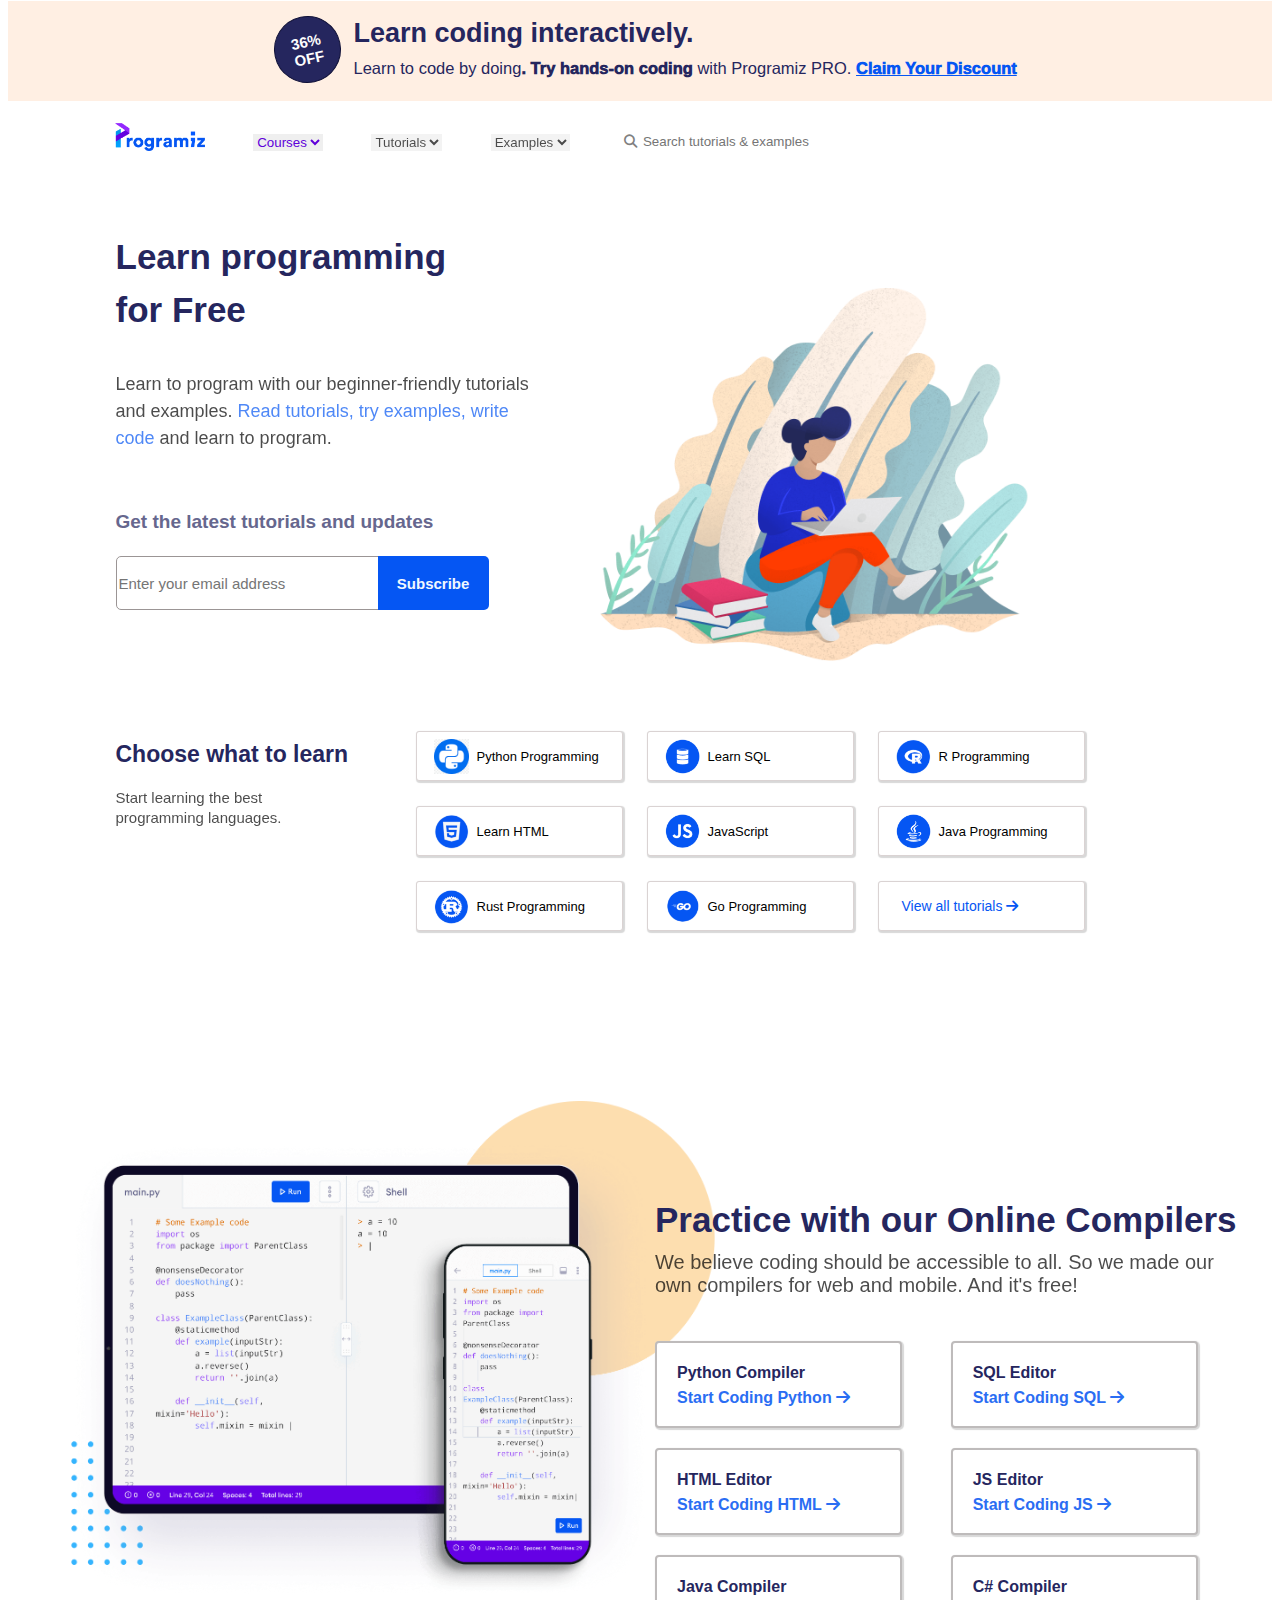
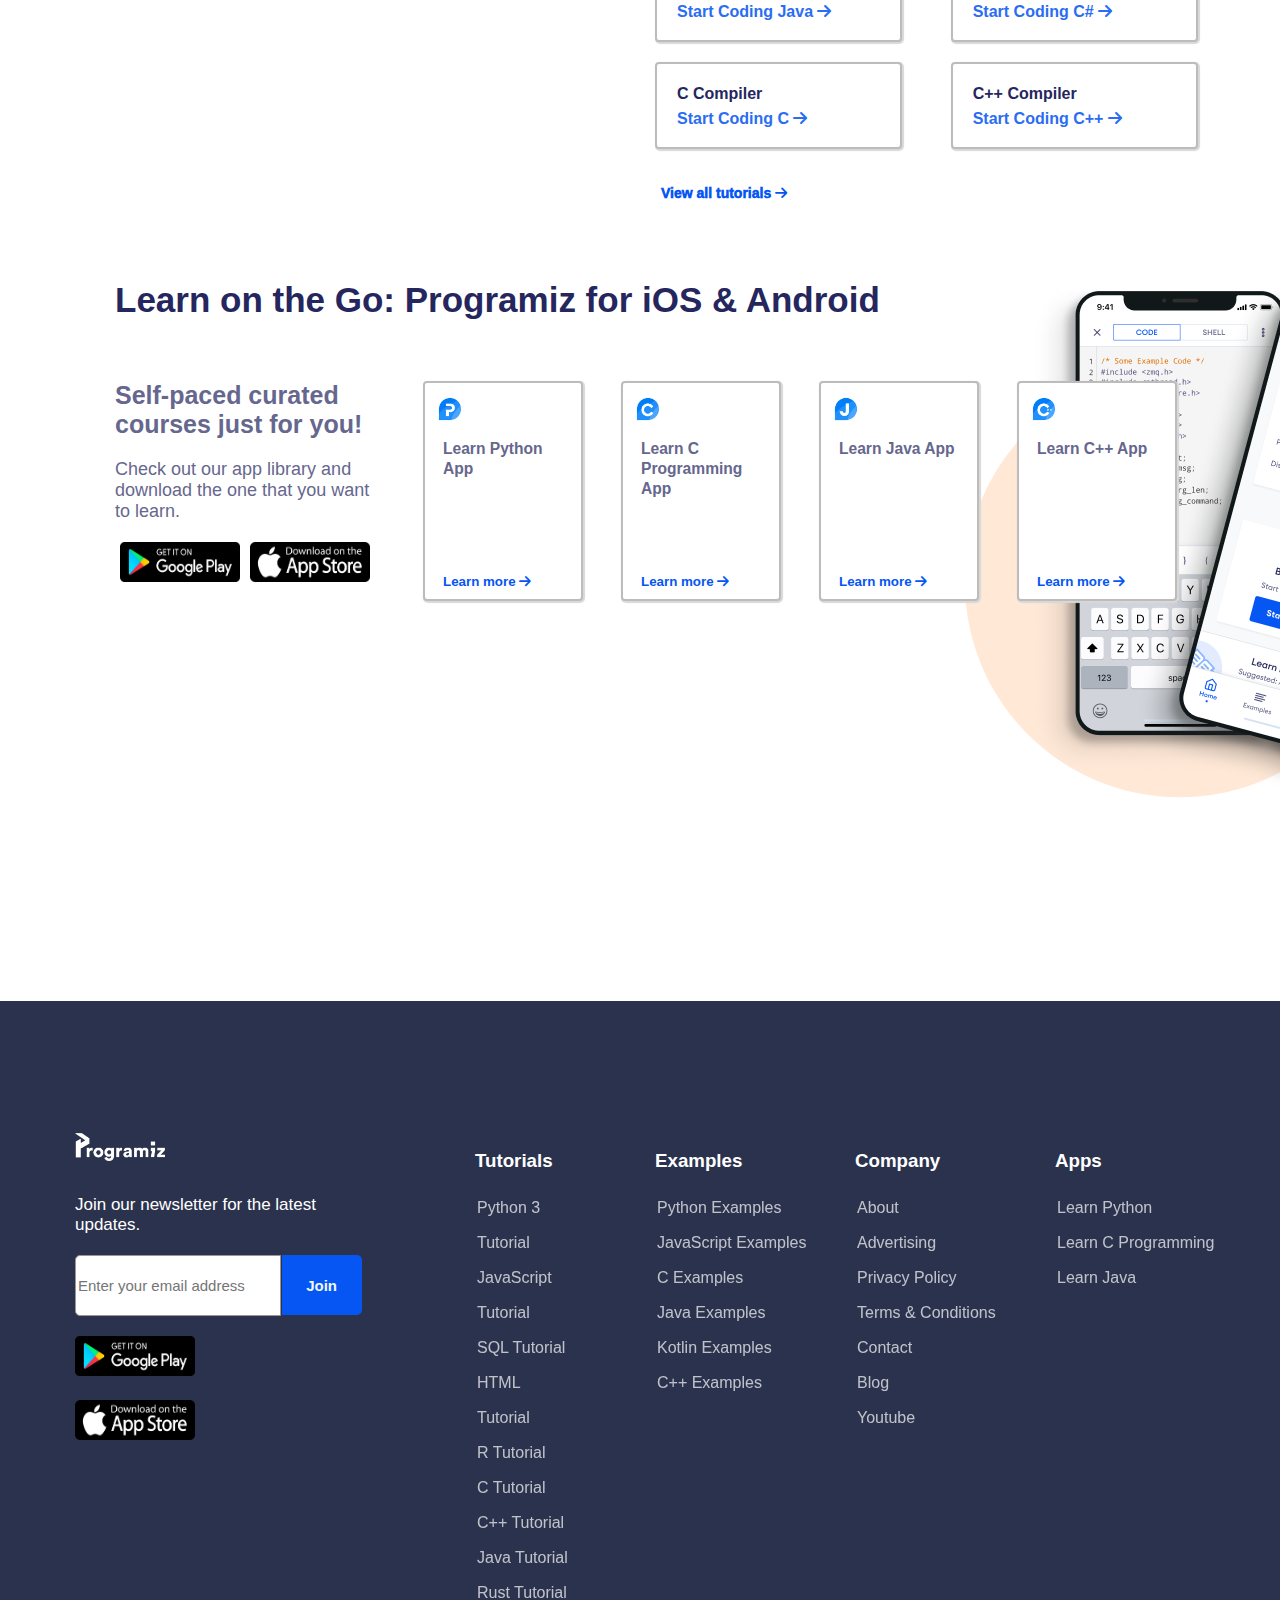
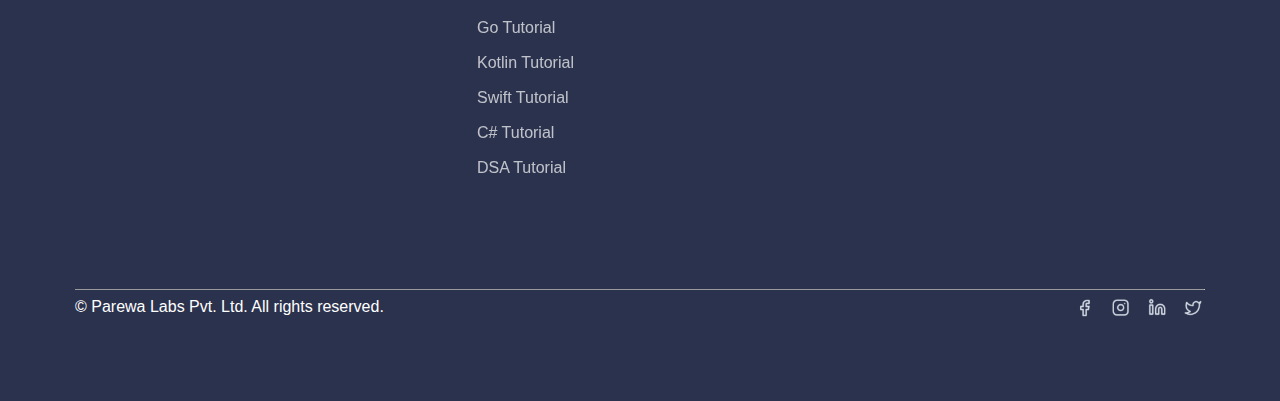
==== html/index.html @ af3515b3 "Update6_FinnishFooter" ====
<!DOCTYPE html>
<html lang="en">
  <head>
    <meta charset="UTF-8" />
    <meta http-equiv="X-UA-Compatible" content="IE=edge" />
    <meta name="viewport" content="width=device-width, initial-scale=1.0" />
    <link rel="stylesheet" href="https://cdnjs.cloudflare.com/ajax/libs/font-awesome/6.4.0/css/all.min.css">
    <link rel="shortcut icon" type="image/png" href="../Image/LogoP.png" />
    <link rel="stylesheet" href="../css/style.css">
    <title>Programiz: Learn to Code for Free</title>
  </head>
  <style>
    
  </style>
  <body>
    
    <div id="container">
      <!-- Header -->
      <div id="header">
        <div id="header-content">
          <div class="header-content_discount">
              <span>36%<br> <span>OFF</span></span>
          </div>
          <h2 class="header-content_txt1">Learn coding interactively.</h2>
          <span class="header-content_txt2">
            Learn to code by doing<strong style="font-weight: 1000">. Try hands-on coding</strong> 
            with Programiz PRO.
            <span style="font-weight: 1000; color: #0556f3 "> <ins>Claim Your Discount</ins> </span>
          </span>
        </div>

        <!-- Menu-Center -->
        <div id="nav-menu">
          <img src="../Image/LogoProgramiz.png" alt="LogoProgramiz" style="width: 90px; height: 30px;">
          <select name="" id="" style="border: none; color: #6001DA;">
            <option value="" >Courses</option> 
          </select>
          <select name="" id="" style="border: none; opacity: 70%;">
            <option value="" >Tutorials</option> 
          </select>
          <select name="" id="" style="border: none; opacity: 70%;">
            <option value="" >Examples</option> 
          </select>
          <div>
            <button type="submit" id="nav-menu_button"><i class="fa-solid fa-magnifying-glass"></i></button>
            <input type="text" placeholder="Search tutorials & examples" style="border: none; width: 170px;">
          </div>
        </div>
        <!-- PAGE01  -->
        <div id="page01" >
          <span class="page01-txt1">
            Learn programming <br> for Free <br></span>
          <span class="page01-text2" >
              Learn to program with our beginner-friendly tutorials <br>and examples. <span style="color: #0556f3;">Read tutorials, try examples, write<br>code</span> and learn to program.
          </span>
          <span class="page01-text3">Get the latest tutorials and updates</span>
          <div class="page01-text4" >
            <input class="page01-text4-input" type="email" name="" id="" placeholder="Enter your email address">
            <input class="page01-text4-Button" type="submit" value="Subscribe">
          </div>
          <div class="page01-image01">
            <img src="../Image/img1.png" alt="" class="page01-image01-img">
          </div>
        <!-- PAGE02  -->
        <div id="page02">
            <div class="page02-left">
              <div style="color: #25265E; font-size: 23px; font-weight: bold; margin-top: 10px;">
                  Choose what to learn
              </div>
              <div style="font-size: 15px; margin-top: 20px; line-height: 20px; opacity: 70%;">
                Start learning the best <br> programming languages.
              </div>
            </div>
            <div class="page02-right">
                <div>
                  <button class="page02-right_button" style="background-image: url(../Image/icon_PLanguages_Python.png); ">Python Programming</button>
                </div>
                <div>
                  <button class="page02-right_button" style="background-image: url(../Image/icon_PLanguages_SQL.png); ">Learn SQL</button>
                </div>
                <div>
                  <button class="page02-right_button" style="background-image: url(../Image/icon_PLanguages_R.png); ">R Programming</button>
                </div>
                <div>
                  <button class="page02-right_button" style="background-image: url(../Image/icon_PLanguages_HTML.png); ">Learn HTML</button>
                </div>
                <div>
                  <button class="page02-right_button" style="background-image: url(../Image/icon_PLanguages_JavaScript.png); ">JavaScript</button>
                </div>
                <div>
                  <button class="page02-right_button" style="background-image: url(../Image/icon_PLanguages_Java.png); ">Java Programming</button>
                </div>
                <div>
                  <button class="page02-right_button" style="background-image: url(../Image/icon_PLanguages_RustP.png); ">Rust Programming</button>
                </div>
                <div>
                  <button class="page02-right_button" style="background-image: url(../Image/icon_PLanguages_Go.png.png); ">Go Programming</button>
                </div>
                <div>
                  <button class="page02-right_button" style="color: #0556f3; padding-left: 23px; font-size: 14px;">View all tutorials  <i class="fa-solid fa-arrow-right"></i> </button>
                </div>
            </div>
          </div>
        </div>

        <!-- PAGE03  -->
        <div id="page03">
            <img src="../Image/img2.png" alt="" class="page03-img">
            <div class="page03-content">
              <h2>
                Practice with our Online Compilers
              </h2>
              <p>We believe coding should be accessible to all. So we made our own compilers for web and mobile. And it's free!</p>
              <div class="page03-content-select">
                <div >
                  <button class="page03-content-button" >
                    <b>
                      Python Compiler<br>
                      <span style="color: #2a6df3; ">Start Coding Python <i class="fa-solid fa-arrow-right"></i></span>
                    </b> 
                  </button>
                </div>
                <div >
                  <button class="page03-content-button" >
                    <b>
                      SQL Editor<br>
                      <span style="color: #2a6df3; ">Start Coding SQL <i class="fa-solid fa-arrow-right"></i></span>
                    </b> 
                  </button>
                </div>
                <div >
                  <button class="page03-content-button" >
                    <b>
                      HTML Editor<br>
                      <span style="color: #2a6df3; ">Start Coding HTML <i class="fa-solid fa-arrow-right"></i></span>
                    </b> 
                  </button>
                </div>
                <div >
                  <button class="page03-content-button" >
                    <b>
                      JS Editor<br>
                      <span style="color: #2a6df3; ">Start Coding JS <i class="fa-solid fa-arrow-right"></i></span>
                    </b> 
                  </button>
                </div>
                <div >
                  <button class="page03-content-button" >
                    <b>
                      Java Compiler<br>
                      <span style="color: #2a6df3; ">Start Coding Java <i class="fa-solid fa-arrow-right"></i></span>
                    </b> 
                  </button>
                </div>
                <div >
                  <button class="page03-content-button" >
                    <b>
                      C# Compiler<br>
                      <span style="color: #2a6df3; ">Start Coding C# <i class="fa-solid fa-arrow-right"></i></span>
                    </b> 
                  </button>
                </div>
                <div >
                  <button class="page03-content-button" >
                    <b>
                      C Compiler<br>
                      <span style="color: #2a6df3; ">Start Coding C <i class="fa-solid fa-arrow-right"></i></span>
                    </b> 
                  </button>
                </div>
                <div >
                  <button class="page03-content-button" >
                    <b>
                      C++ Compiler<br>
                      <span style="color: #2a6df3; ">Start Coding C++ <i class="fa-solid fa-arrow-right"></i></span>
                    </b> 
                  </button>
                </div>
                <div>
                  <button style="width: 85%; color: #0556f3; font-size: 14px; font-weight: 1000; margin-top: 15px; border: none; background-color: white; text-align: start;">
                    View all tutorials  <i class="fa-solid fa-arrow-right"></i> </button>
                </div>
              </div>
            </div>
        </div>
        <!-- PAGE04  -->
        <div id="page04">
          <div>
            <img src="../Image/img3.png" alt="" class="page04-right-img">
        </div>
          <h2>Learn on the Go: Programiz for iOS &amp; Android</h2>
          <div class="page04-left">
            <div style="width: 260px;">
              <div class="page04-left-txt1">Self-paced curated courses just for you!</div>
              <div class="page04-left-txt2">Check out our app library and download the one that you want to learn.</div>
              <div style="display: flex; justify-content: space-around;">
                <img src="../Image/playstore.png" alt="" class="page04-left-img">
                <img src="../Image/AppStore.png" alt="" class="page04-left-img">
              </div>
            </div>
            <div>
              <button class="page04-left-button">
                <img src="../Image/icon_P.png" alt="" class="page04-left-icon">
                <h3 class="page04-left-title">Learn Python App</h3>
                <span class="page04-left-learnmore">
                  Learn more <i class="fa-solid fa-arrow-right"></i>
                </span>
              </button>
            </div>
            <div>
              <button class="page04-left-button">
                <img src="../Image/icon_C.png" alt="" class="page04-left-icon">
                <h3 class="page04-left-title">Learn C Programming App</h3>
                <span class="page04-left-learnmore">
                  Learn more <i class="fa-solid fa-arrow-right"></i>
                </span>
              </button>
            </div>
            <div>
              <button class="page04-left-button">
                <img src="../Image/icon_J.png" alt="" class="page04-left-icon">
                <h3 class="page04-left-title">Learn Java App</h3>
                <span class="page04-left-learnmore">
                  Learn more <i class="fa-solid fa-arrow-right"></i>
                </span>
              </button>
            </div>
            <div>
              <button class="page04-left-button">
                <img src="../Image/icon_C++.png" alt="" class="page04-left-icon">
                <h3 class="page04-left-title">Learn C++ App</h3>
                <span class="page04-left-learnmore">
                  Learn more <i class="fa-solid fa-arrow-right"></i>
                </span>
              </button>
            </div>
          </div>
        </div>
        <!-- Footer  -->
        <div id="footer">
          <div class="footer-container">
            <div class="footer-content">
              <div class="footer-content1" >
                  <img src="../Image/LogoProgramiz.png" alt="" class="footer-content1-img">
                  <div style="margin-top: 30px; font-size: 17px;">Join our newsletter for the latest updates.</div>
                  <div style="margin-top: 20px;">
                      <input class="footer-content1-input" type="email" name="" id="" placeholder="Enter your email address">
                      <input class="footer-content1-button" type="submit" value="Join">
                  </div>
                  <div>
                      <img src="../Image/playstore.png" alt="" class="page04-left-img">
                  </div>
                  <div>
                      <img src="../Image/AppStore.png" alt="" class="page04-left-img">
                  </div>  
              </div>
              <div class="footer-content2" >
                <h3>Tutorials</h3>
                <ul class="footer-links">
                  <li class="footer-links-nodes"><a class="link-node" href="">Python 3 Tutorial</a></li>
                  <li class="footer-links-nodes"><a class="link-node" href="">JavaScript Tutorial</a></li>
                  <li class="footer-links-nodes"><a class="link-node" href="">SQL Tutorial</a></li>
                  <li class="footer-links-nodes"><a class="link-node" href="">HTML Tutorial</a></li>
                  <li class="footer-links-nodes"><a class="link-node" href="">R Tutorial</a></li>
                  <li class="footer-links-nodes"><a class="link-node" href="">C Tutorial</a></li>
                  <li class="footer-links-nodes"><a class="link-node" href="">C++ Tutorial</a></li>
                  <li class="footer-links-nodes"><a class="link-node" href="">Java Tutorial</a></li>        
                  <li class="footer-links-nodes"><a class="link-node" href="">Rust Tutorial</a></li>        
                  <li class="footer-links-nodes"><a class="link-node" href="">Go Tutorial</a></li>        
                  <li class="footer-links-nodes"><a class="link-node" href="">Kotlin Tutorial</a></li>        
                  <li class="footer-links-nodes"><a class="link-node" href="">Swift Tutorial</a></li>        
                  <li class="footer-links-nodes"><a class="link-node" href="">C# Tutorial</a></li>   
                  <li class="footer-links-nodes"><a class="link-node" href="">DSA Tutorial</a></li>
                </ul>
              </div>
              <div class="footer-content3" >
                <h3>Examples</h3>
                <ul class="footer-links">
                  <li class="footer-links-nodes"><a class="link-node" href="">Python Examples</a></li>
                  <li class="footer-links-nodes"><a class="link-node" href="">JavaScript Examples</a></li>
                  <li class="footer-links-nodes"><a class="link-node" href="">C Examples</a></li>
                  <li class="footer-links-nodes"><a class="link-node" href="">Java Examples</a></li>
                  <li class="footer-links-nodes"><a class="link-node" href="">Kotlin Examples</a></li>
                  <li class="footer-links-nodes"><a class="link-node" href="">C++ Examples</a></li>
                </ul>
              </div>
              <div class="footer-content4" >
                <h3>Company</h3>
                <ul class="footer-links">
                  <li class="footer-links-nodes"><a class="link-node" href="" >About</a></li>
                  <li class="footer-links-nodes"><a class="link-node" href="" >Advertising</a></li>
                  <li class="footer-links-nodes"><a class="link-node" href="" >Privacy Policy</a></li>
                  <li class="footer-links-nodes"><a class="link-node" href="" >Terms & Conditions</a></li>
                  <li class="footer-links-nodes"><a class="link-node" href="" >Contact</a></li>
                  <li class="footer-links-nodes"><a class="link-node" href="" >Blog</a></li>
                  <li class="footer-links-nodes"><a class="link-node" href="" >Youtube</a></li>
                </ul>
              </div>

              <div class="footer-content5" >
                <h3>Apps</h3>
                <ul class="footer-links">
                  <li class="footer-links-nodes"><a class="link-node" href="" >Learn Python</a></li>
                  <li class="footer-links-nodes"><a class="link-node" href="" >Learn C Programming</a></li>
                  <li class="footer-links-nodes"><a class="link-node" href="" >Learn Java</a></li>
                </ul>
              </div>
            </div>
            <div class="footer-contact">
                <hr size="1">
                <span style="display: flex; position: absolute;">© Parewa Labs Pvt. Ltd. All rights reserved.</span>
                <div class="footer-contact-right">
                  <img src="../Image/icon_FB.PNG" alt="" class="footer-contact-icon">
                  <img src="../Image/icon_IG.PNG" alt="" class="footer-contact-icon">
                  <img src="../Image/icon_IN.PNG" alt="" class="footer-contact-icon">
                  <img src="../Image/icon_Twitter.PNG" alt="" class="footer-contact-icon">
                </div>
                  
            </div>

        </div>
        
      </div>
    </div>   

  </body>
</html>
---- css/style.css ----
#container{
  width: 100%;
  height: 100%;
  font-family: 'Segoe UI', Tahoma, Geneva, Verdana, sans-serif;
}

/* header */
#header {
  display: flex;
  justify-content: center;
  width: 100%;
  height: 100px;
  background-color: #ffefe3;
  margin-top: -7px;
}

#header-content {
  width: 733px;
  height: 75px;
  margin-top: 15px;
}
  
.header-content_discount{
  width: 65px;
  height: 65px;
  border-radius: 60px;
  display: flex;
  position: absolute;
  justify-content: center;
  align-items: center;
  background-color: #25265E;
  border: 1px solid #101138;
  transform: rotate(-12deg);
  color: rgb(253, 253, 253);
  font-size: 15px;
  font-weight: bold;
}

.header-content_txt1 {
  font-size: 27px;
  position: absolute;
  margin-top: 2px;
  margin-left: 80px;
  color: #25265E;
}

.header-content_txt2{
  font-size: 16.5px;
  position: absolute;
  margin-top: 43px;
  margin-left: 80px;
  color: #25265E;
} 

/* menu  */
  #nav-menu{
    width: 100%;
    width: 700px;
    display: flex;
    position: absolute;
    justify-content: space-between;
    align-items: end;
    font-size: 18px;
    margin-top: 120px;
    margin-right: 350px;
    font-family:  Arial;
  }
  
  #nav-menu_button{
    width: 18px;
    height: 18px;
    background-color: rgb(255, 255, 255);
    border: none;
    color: grey;
    
  }
  

  #page01{
    width: 919px;
    height: 410px;
    display: flex;
    position: absolute;
    margin-top: 230px; 
    margin-right: 130px;
  }

  .page01-txt1{
    display: flex;
    position: absolute;
    font-size: 35px;
    line-height: 1.5;
    font-weight: bold;
    color: #25265E;
  }
  .page01-text2{   
    margin-top: 140px;
    font-size: 18px;
    line-height: 1.5;
    opacity: 70%;
  }
  
  .page01-text3{
    display: flex;
    position: absolute;
    margin-top: 280px;
    color: #66678E;
    font-size: 19px;
    font-weight: bold;
  }

  .page01-text4{
    height: 50px;
    width: 379px;
    display: flex;
    position: absolute;
    margin-top: 325px;
  }

  .page01-text4-input{
    font-size: 15px;
    width: 260px;
    height: 50px;
    border-bottom-left-radius: 5px;
    border-top-left-radius: 5px;
    border: 1px solid rgb(155, 149, 149);
  }
  
  .page01-text4-Button{
    font-size: 15px;
    width: 111px;
    height: 54px;
    font-weight: bold;
    background-color: #0556F3;
    color: aliceblue;
    border-top-right-radius: 5px;
    border-bottom-right-radius: 5px;
    border-style: none;
    margin-left: -3.9px;
  }

  .page01-image01-img{
    width: 470px;
    height: 400px;
    display: flex;
    position: absolute;
    margin-left: 70px;
    margin-top: 30px;
  }

  #page02{
    height: 225px;
    width: 1000px;
    display: flex;
    position: absolute;
    margin-top: 500px;
  }

  .page02-left{
    height: 225px;
    width: 300px;
  }

  .page02-right{
    height: 225px;
    width: 700px;
    display: grid;
    grid-template-columns: 33% 33% 33%;
  }

  .page02-right_button{
    height: 50px;
    width: 90%;
    border-radius: 3px;
    border: 1px solid rgb(218, 211, 211);
    font-size: 13px;
    background-color: white;
    background-size: 35px; 
    background-repeat: no-repeat; 
    padding-left: 60px; 
    background-position-x: 10%; 
    background-position-y: 50%;
    text-align: start;
    box-shadow: 1px 1px 1px 1px #d8d8d8;
  }

  #page03{
    height: 225px;
    width: 900px;
    display: flex;
    position: absolute;
    margin-top: 1100px;
    margin-left: -250px;
  }

  .page03-img{
    width: 650px;
    height: 500px;
  }

  .page03-content{
    width: 600px;
    display: flex;
    position: absolute;
    margin-left: 590px;
    margin-top: 70px;
  }

  h2{
    color: #25265E; 
    font-size: 35px;
    display: flex;
    position: absolute;
  }

  p{
    margin-top: 80px;
    font-size: 20px;
    opacity: 70%;
    width: 570px;
    height: 60px;
    
  }

  .page03-content-select{
    display: grid;
    width: 510px;
    grid-template-columns: 57% 57%;
    gap: 20px;
    column-gap: 5px;
    position: absolute;
    margin-top: 170px;
  }
  .page03-content-button{
    width: 85%;
    height: 87px;
    line-height: 20px;
    text-align: start;
    padding-left: 20px;
    font-size: 16px;
    line-height: 25px;
    color: #25265E; 
    background-color: white;
    border-radius: 4px;
    border: 2px solid rgb(190, 187, 187);
    box-shadow: 1px 1px 1px 1px #d8d8d8;
  }

  #page04{
    height: 600px;
    width: 1500px;
    display: flex;
    position: absolute;
    margin-top: 1850px;
    margin-left: 450px;
    
  }

  .page04-left{
    width: 1100px;
    height: 300px;
    margin-top: 130px;
    display: grid;
    grid-template-columns: 28% 18% 18% 18% 18%;
    
  }

  .page04-left-txt1{
    color: #66678E; 
    font-size: 25px; 
    font-weight: bold;
  }

  .page04-left-txt2{
    color: #66678E; 
    font-size: 18px; 
    margin-top: 20px;
  }

  .page04-left-img{
    width: 120px;
    height: 40px;
    margin-top: 20px;
  }

  .page04-left-button{
    width: 160px;
    height: 220px;
    display: flex;
    position: absolute;
    background-color: white;
    border-radius: 4px;
    border: 2px solid rgb(190, 187, 187);
    box-shadow: 1px 1px 1px 1px #d8d8d8;
    justify-content: start;
    padding-left: 10px;
  }

  .page04-left-icon{
    width: 30px;
    height: 30px;
    margin-top: 10px;
  } 

  .page04-left-title{
    width: 120px;
    margin-top: 55px; margin-left: -22px; 
    text-align: start;
    line-height: 20px;
    color: #66678E; 
  }
  .page04-left-learnmore{
    color: #0556F3;
    font-weight: bold;
    margin-left: -120px;
    margin-top: 190px;
  }
  .page04-right-img{
      display: flex;
      position: absolute;
      margin-left: 850px;
      margin-top: 40px;
  }

  #footer{
    height: 1000px;    
    width: 100%;
    display: flex;
    position: absolute;
    justify-content: center;
    background-color: #2B324D;
    margin-top: 2600px;
    color: white;
  } 

  .footer-container{
    display: flex;
    position: absolute;
    width: 1130px;
    margin-top: 130px;
  }

  .footer-content{
    display: flex;
    justify-content: space-between;
    
  }
  .footer-content1{
    width: 290px;
    height: 310px;
  }

  .footer-content1-img{
    width: 90px; 
    height: 30px; 
    filter: brightness(0) invert(1);           
    -webkit-filter: brightness(0) invert(1);
  }
  .footer-content1-input{
    font-size: 15px;
    width: 200px;
    height: 56.5px;
    border-bottom-left-radius: 5px;
    border-top-left-radius: 5px;
    border: 1px solid rgb(155, 149, 149);
  }

  .footer-content1-button{
    font-size: 15px;
    width: 80px;
    height: 60px;
    font-weight: bold;
    background-color: #0556F3;
    color: aliceblue;
    border-top-right-radius: 5px;
    border-bottom-right-radius: 5px;
    border-style: none;
    margin-left: -3.9px;
  }

  .footer-content2{
    width: 100px;
    margin-left: 110px;
  }

  .footer-content3{
    width: 200px;
    margin-left: 80px;
  }
  
  .footer-content4{
    width: 200px;
  }

  .footer-content5{
    width: 200px;
  }
  .footer-links-nodes{
    color: white;
    list-style: none;
    margin-left: -38px;
    line-height: 35px;
  }

  a{
    color: white;
    text-decoration: none;
    opacity: 70%;
  }

  .footer-contact{
      width: 1130px;
      position: absolute;
      margin-top: 750px;
  }

  .footer-contact-right{
      display: flex;
      position: absolute;
      justify-content: space-between;
      text-align: end;
      width: 128px;
      margin-left: 1000px;
  }
  .footer-contact-icon{
    width: 20px;
  }
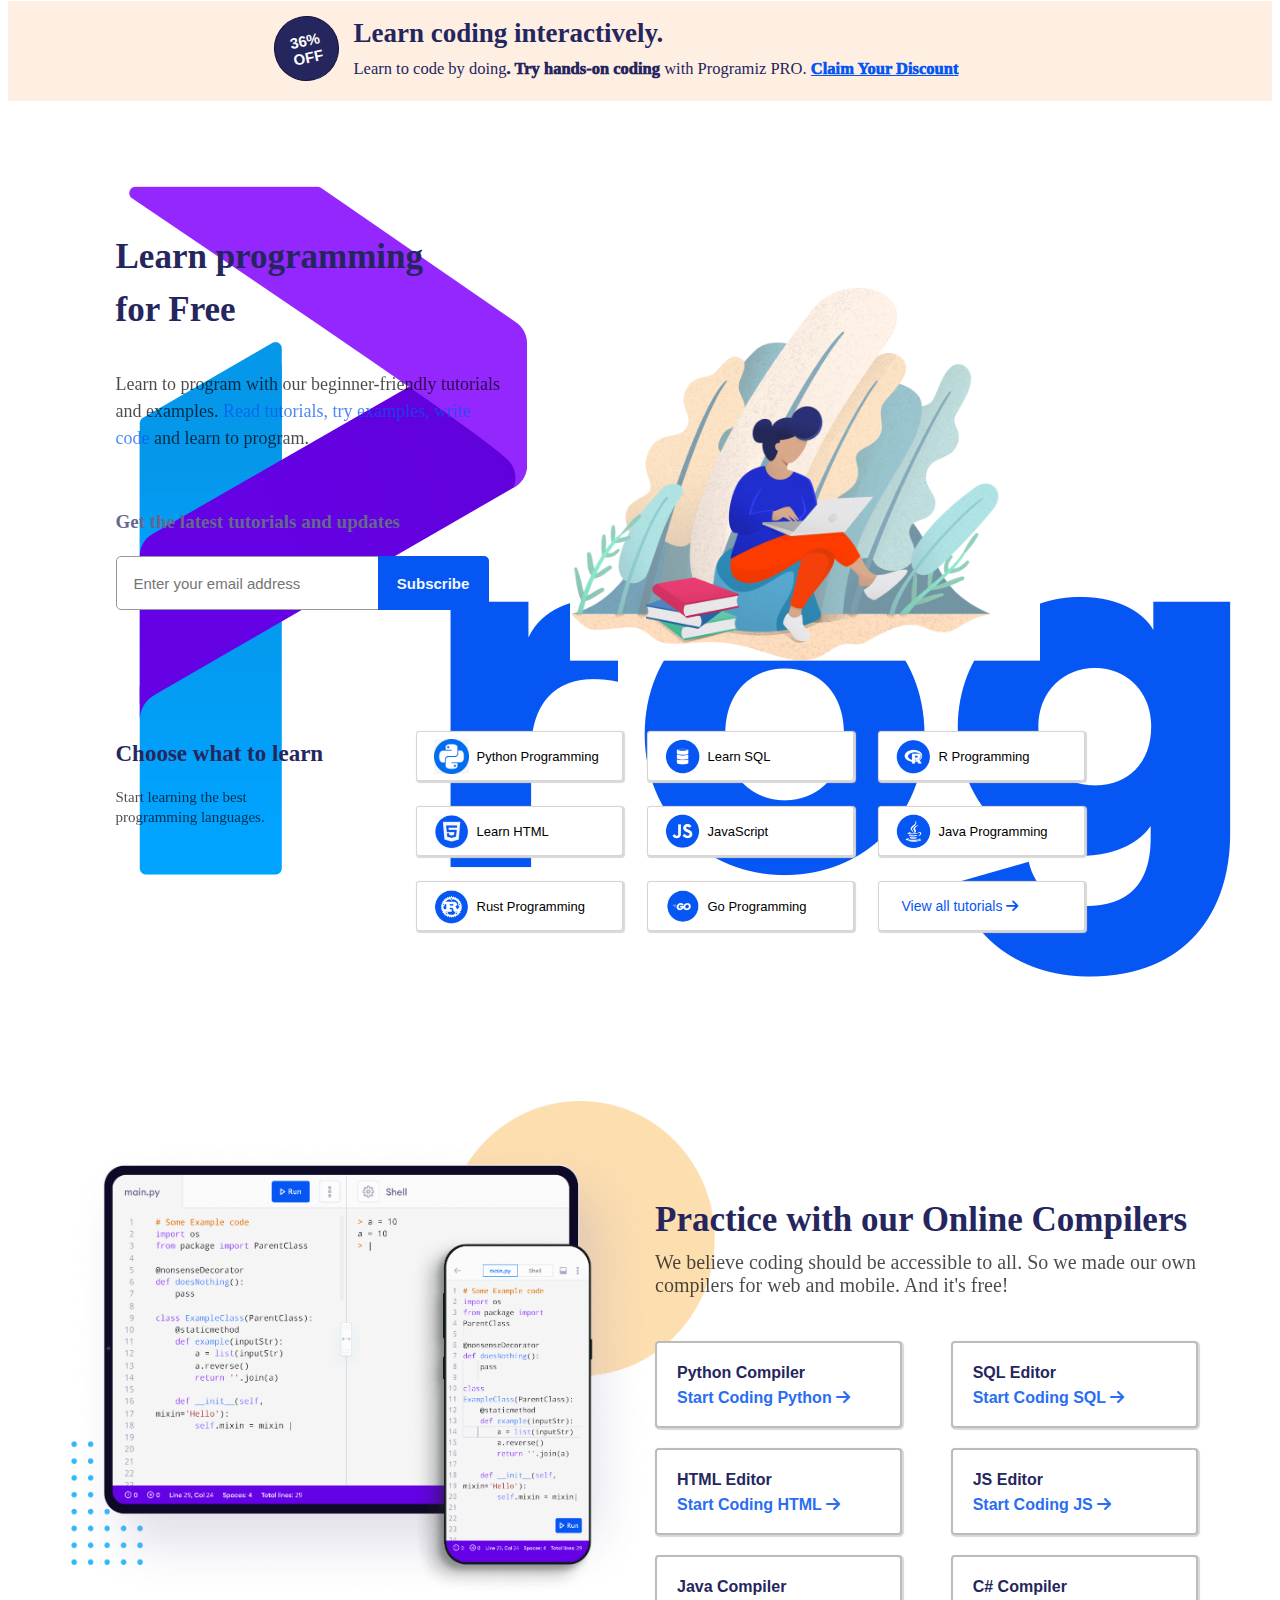
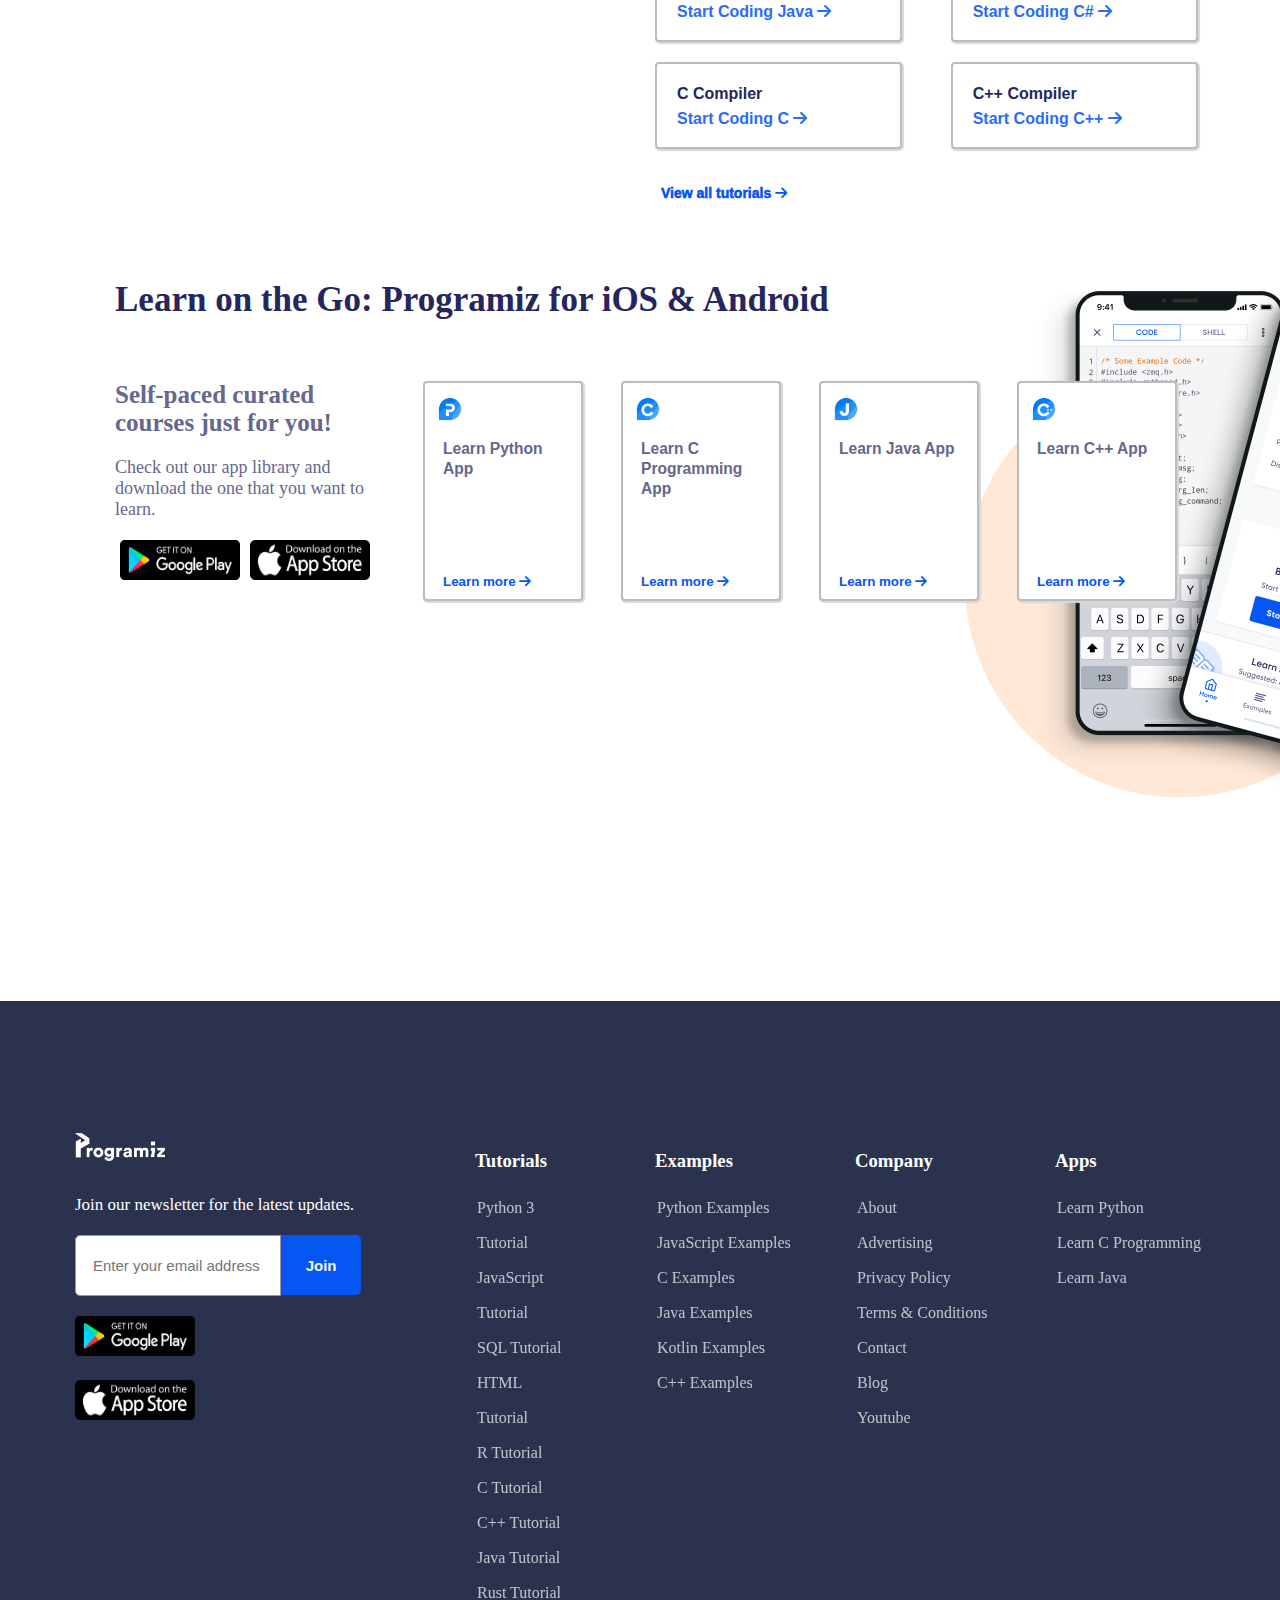
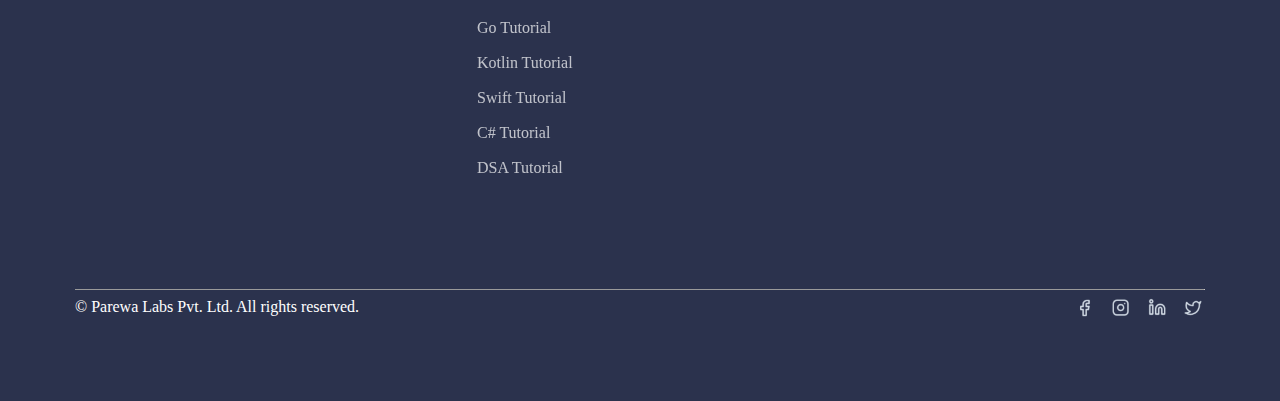
==== commit 73f18342: "Update8_UpdateBootstrap page1,2,3" ====
--- a/html/index.html
+++ b/html/index.html
@@ -7,6 +7,11 @@
     <link rel="stylesheet" href="https://cdnjs.cloudflare.com/ajax/libs/font-awesome/6.4.0/css/all.min.css">
     <link rel="shortcut icon" type="image/png" href="../Image/LogoP.png" />
     <link rel="stylesheet" href="../css/style.css">
+    <script src="../js/main.js"></script>
+    <!--Add thư viện bootstrap-->
+    <link rel="stylesheet" href="https://cdn.jsdelivr.net/npm/bootstrap@4.6.2/dist/css/bootstrap.min.css" integrity="sha384-xOolHFLEh07PJGoPkLv1IbcEPTNtaed2xpHsD9ESMhqIYd0nLMwNLD69Npy4HI+N" crossorigin="anonymous">
+    <script src="https://cdn.jsdelivr.net/npm/jquery@3.5.1/dist/jquery.slim.min.js" integrity="sha384-DfXdz2htPH0lsSSs5nCTpuj/zy4C+OGpamoFVy38MVBnE+IbbVYUew+OrCXaRkfj" crossorigin="anonymous"></script>
+    <script src="https://cdn.jsdelivr.net/npm/bootstrap@4.6.2/dist/js/bootstrap.bundle.min.js" integrity="sha384-Fy6S3B9q64WdZWQUiU+q4/2Lc9npb8tCaSX9FK7E8HnRr0Jz8D6OP9dO5Vg3Q9ct" crossorigin="anonymous"></script>
     <title>Programiz: Learn to Code for Free</title>
   </head>
   <style>
@@ -14,38 +19,37 @@
   </style>
   <body>
     
-    <div id="container">
+    <div id="container-fluid">
       <!-- Header -->
       <div id="header">
         <div id="header-content">
-          <div class="header-content_discount">
-              <span>36%<br> <span>OFF</span></span>
-          </div>
+            <button class="header-content_discount" type="submit" onclick="openLink('https://pages.programiz.pro/java-interview-questions?&utm_source=top-banner-programiz-web&utm_medium=banner&utm_campaign=java-interview-release__top-banner-programiz-web__may')"><span>36%<br> <span>OFF</span></span> </button> 
           <h2 class="header-content_txt1">Learn coding interactively.</h2>
           <span class="header-content_txt2">
             Learn to code by doing<strong style="font-weight: 1000">. Try hands-on coding</strong> 
             with Programiz PRO.
-            <span style="font-weight: 1000; color: #0556f3 "> <ins>Claim Your Discount</ins> </span>
+          <span style="font-weight: 1000; color: #0556f3 " role="button" onclick="openLink('https://pages.programiz.pro/java-interview-questions?&utm_source=top-banner-programiz-web&utm_medium=banner&utm_campaign=java-interview-release__top-banner-programiz-web__may')"> <ins>Claim Your Discount</ins> </span>
           </span>
         </div>
 
         <!-- Menu-Center -->
         <div id="nav-menu">
-          <img src="../Image/LogoProgramiz.png" alt="LogoProgramiz" style="width: 90px; height: 30px;">
-          <select name="" id="" style="border: none; color: #6001DA;">
+          <img class="nav-menu-logo" src="../Image/LogoProgramiz.png" alt="LogoProgramiz" role="button" onclick="reLoad()">
+          <select name="" id="" style="border: none; color: #6001DA;" role="button">
             <option value="" >Courses</option> 
           </select>
-          <select name="" id="" style="border: none; opacity: 70%;">
+          <select name="" id="" style="border: none; opacity: 80%;" role="button">
             <option value="" >Tutorials</option> 
           </select>
-          <select name="" id="" style="border: none; opacity: 70%;">
+          <select name="" id="" style="border: none; opacity: 80%;" role="button">
             <option value="" >Examples</option> 
           </select>
-          <div>
+          <div id="nav-menu_gr-button">
             <button type="submit" id="nav-menu_button"><i class="fa-solid fa-magnifying-glass"></i></button>
-            <input type="text" placeholder="Search tutorials & examples" style="border: none; width: 170px;">
-          </div>
-        </div>
+            <input id="nav-menu_input" type="text" placeholder="Search tutorials & examples">
+          </div>
+        </div>
+
         <!-- PAGE01  -->
         <div id="page01" >
           <span class="page01-txt1">
@@ -55,8 +59,8 @@
           </span>
           <span class="page01-text3">Get the latest tutorials and updates</span>
           <div class="page01-text4" >
-            <input class="page01-text4-input" type="email" name="" id="" placeholder="Enter your email address">
-            <input class="page01-text4-Button" type="submit" value="Subscribe">
+            <input class="page01-text4-input" type="email" name="" id="" placeholder="&emsp;Enter your email address">
+            <input class="page01-text4-Button btn-primary" type="submit" value="Subscribe">
           </div>
           <div class="page01-image01">
             <img src="../Image/img1.png" alt="" class="page01-image01-img">
@@ -73,28 +77,28 @@
             </div>
             <div class="page02-right">
                 <div>
-                  <button class="page02-right_button" style="background-image: url(../Image/icon_PLanguages_Python.png); ">Python Programming</button>
-                </div>
-                <div>
-                  <button class="page02-right_button" style="background-image: url(../Image/icon_PLanguages_SQL.png); ">Learn SQL</button>
-                </div>
-                <div>
-                  <button class="page02-right_button" style="background-image: url(../Image/icon_PLanguages_R.png); ">R Programming</button>
-                </div>
-                <div>
-                  <button class="page02-right_button" style="background-image: url(../Image/icon_PLanguages_HTML.png); ">Learn HTML</button>
-                </div>
-                <div>
-                  <button class="page02-right_button" style="background-image: url(../Image/icon_PLanguages_JavaScript.png); ">JavaScript</button>
-                </div>
-                <div>
-                  <button class="page02-right_button" style="background-image: url(../Image/icon_PLanguages_Java.png); ">Java Programming</button>
-                </div>
-                <div>
-                  <button class="page02-right_button" style="background-image: url(../Image/icon_PLanguages_RustP.png); ">Rust Programming</button>
-                </div>
-                <div>
-                  <button class="page02-right_button" style="background-image: url(../Image/icon_PLanguages_Go.png.png); ">Go Programming</button>
+                  <button class="page02-right_button" onclick="openLink('https://www.programiz.com/python-programming')" style="background-image: url(../Image/icon_PLanguages_Python.png);">Python Programming</button>
+                </div>
+                <div>
+                  <button class="page02-right_button" onclick="openLink('https://www.programiz.com/sql')" style="background-image: url(../Image/icon_PLanguages_SQL.png); ">Learn SQL</button>
+                </div>
+                <div>
+                  <button class="page02-right_button" onclick="openLink('https://www.programiz.com/r')"  style="background-image: url(../Image/icon_PLanguages_R.png); ">R Programming</button>
+                </div>
+                <div>
+                  <button class="page02-right_button" onclick="openLink('https://www.programiz.com/html')" style="background-image: url(../Image/icon_PLanguages_HTML.png); ">Learn HTML</button>
+                </div>
+                <div>
+                  <button class="page02-right_button" onclick="openLink('https://www.programiz.com/javascript')" style="background-image: url(../Image/icon_PLanguages_JavaScript.png); ">JavaScript</button>
+                </div>
+                <div>
+                  <button class="page02-right_button" onclick="openLink('https://www.programiz.com/java-programming')" style="background-image: url(../Image/icon_PLanguages_Java.png); ">Java Programming</button>
+                </div>
+                <div>
+                  <button class="page02-right_button" onclick="openLink('https://www.programiz.com/rust')" style="background-image: url(../Image/icon_PLanguages_RustP.png); ">Rust Programming</button>
+                </div>
+                <div>
+                  <button class="page02-right_button" onclick="openLink('https://www.programiz.com/golang')" style="background-image: url(../Image/icon_PLanguages_Go.png.png); ">Go Programming</button>
                 </div>
                 <div>
                   <button class="page02-right_button" style="color: #0556f3; padding-left: 23px; font-size: 14px;">View all tutorials  <i class="fa-solid fa-arrow-right"></i> </button>
@@ -116,7 +120,7 @@
                   <button class="page03-content-button" >
                     <b>
                       Python Compiler<br>
-                      <span style="color: #2a6df3; ">Start Coding Python <i class="fa-solid fa-arrow-right"></i></span>
+                      <span style="color: #2a6df3;" role="button" onclick="openLink('https://www.programiz.com/python-programming/online-compiler/')">Start Coding Python <i class="fa-solid fa-arrow-right"></i></span>
                     </b> 
                   </button>
                 </div>
@@ -124,7 +128,7 @@
                   <button class="page03-content-button" >
                     <b>
                       SQL Editor<br>
-                      <span style="color: #2a6df3; ">Start Coding SQL <i class="fa-solid fa-arrow-right"></i></span>
+                      <span style="color: #2a6df3;" role="button" onclick="openLink('https://www.programiz.com/sql/online-compiler/')">Start Coding SQL <i class="fa-solid fa-arrow-right"></i></span>
                     </b> 
                   </button>
                 </div>
@@ -132,7 +136,7 @@
                   <button class="page03-content-button" >
                     <b>
                       HTML Editor<br>
-                      <span style="color: #2a6df3; ">Start Coding HTML <i class="fa-solid fa-arrow-right"></i></span>
+                      <span style="color: #2a6df3;" role="button" onclick="openLink('https://www.programiz.com/html/online-compiler/')">Start Coding HTML <i class="fa-solid fa-arrow-right"></i></span>
                     </b> 
                   </button>
                 </div>
@@ -140,7 +144,7 @@
                   <button class="page03-content-button" >
                     <b>
                       JS Editor<br>
-                      <span style="color: #2a6df3; ">Start Coding JS <i class="fa-solid fa-arrow-right"></i></span>
+                      <span style="color: #2a6df3;"role="button" onclick="openLink('https://www.programiz.com/javascript/online-compiler/')" >Start Coding JS <i class="fa-solid fa-arrow-right"></i></span>
                     </b> 
                   </button>
                 </div>
@@ -148,7 +152,7 @@
                   <button class="page03-content-button" >
                     <b>
                       Java Compiler<br>
-                      <span style="color: #2a6df3; ">Start Coding Java <i class="fa-solid fa-arrow-right"></i></span>
+                      <span style="color: #2a6df3; "role="button"  onclick="openLink('https://www.programiz.com/java-programming/online-compiler/')" >Start Coding Java <i class="fa-solid fa-arrow-right"></i></span>
                     </b> 
                   </button>
                 </div>
@@ -156,7 +160,7 @@
                   <button class="page03-content-button" >
                     <b>
                       C# Compiler<br>
-                      <span style="color: #2a6df3; ">Start Coding C# <i class="fa-solid fa-arrow-right"></i></span>
+                      <span style="color: #2a6df3; "role="button"  onclick="openLink('https://www.programiz.com/csharp-programming/online-compiler/')"  >Start Coding C# <i class="fa-solid fa-arrow-right"></i></span>
                     </b> 
                   </button>
                 </div>
@@ -164,7 +168,7 @@
                   <button class="page03-content-button" >
                     <b>
                       C Compiler<br>
-                      <span style="color: #2a6df3; ">Start Coding C <i class="fa-solid fa-arrow-right"></i></span>
+                      <span style="color: #2a6df3; "role="button"  onclick="openLink('https://www.programiz.com/c-programming/online-compiler/')" >Start Coding C <i class="fa-solid fa-arrow-right"></i></span>
                     </b> 
                   </button>
                 </div>
@@ -172,7 +176,7 @@
                   <button class="page03-content-button" >
                     <b>
                       C++ Compiler<br>
-                      <span style="color: #2a6df3; ">Start Coding C++ <i class="fa-solid fa-arrow-right"></i></span>
+                      <span style="color: #2a6df3; "role="button"  onclick="openLink('https://www.programiz.com/cpp-programming/online-compiler/')" >Start Coding C++ <i class="fa-solid fa-arrow-right"></i></span>
                     </b> 
                   </button>
                 </div>
@@ -243,15 +247,15 @@
               <div class="footer-content1" >
                   <img src="../Image/LogoProgramiz.png" alt="" class="footer-content1-img">
                   <div style="margin-top: 30px; font-size: 17px;">Join our newsletter for the latest updates.</div>
-                  <div style="margin-top: 20px;">
-                      <input class="footer-content1-input" type="email" name="" id="" placeholder="Enter your email address">
-                      <input class="footer-content1-button" type="submit" value="Join">
+                  <div id="footer-button-input" style="margin-top: 20px;">
+                      <input class="footer-content1-input" type="email" name="" id="" placeholder="&emsp;Enter your email address">
+                      <input class="footer-content1-button btn-primary" type="submit" value="Join">
                   </div>
                   <div>
-                      <img src="../Image/playstore.png" alt="" class="page04-left-img">
+                      <img src="../Image/playstore.png" alt="" class="page04-left-img" role="button" onclick="openLink('https://play.google.com/store/apps/dev?id=8227237868464522664&referrer=utm_campaign%3Dprogramiz-footer%26utm_source%3Dprogramiz-website')">
                   </div>
                   <div>
-                      <img src="../Image/AppStore.png" alt="" class="page04-left-img">
+                      <img src="../Image/AppStore.png" alt="" class="page04-left-img" role="button" onclick="openLink('https://apps.apple.com/us/developer/parewa-labs-pvt-ltd/id1472188188')">
                   </div>  
               </div>
               <div class="footer-content2" >
@@ -315,13 +319,9 @@
                   <img src="../Image/icon_IN.PNG" alt="" class="footer-contact-icon">
                   <img src="../Image/icon_Twitter.PNG" alt="" class="footer-contact-icon">
                 </div>
-                  
-            </div>
-
-        </div>
-        
+            </div>
+        </div>
       </div>
     </div>   
-
   </body>
 </html>
--- a/css/style.css
+++ b/css/style.css
@@ -401,7 +401,6 @@
     margin-left: -38px;
     line-height: 35px;
   }
-
   a{
     color: white;
     text-decoration: none;
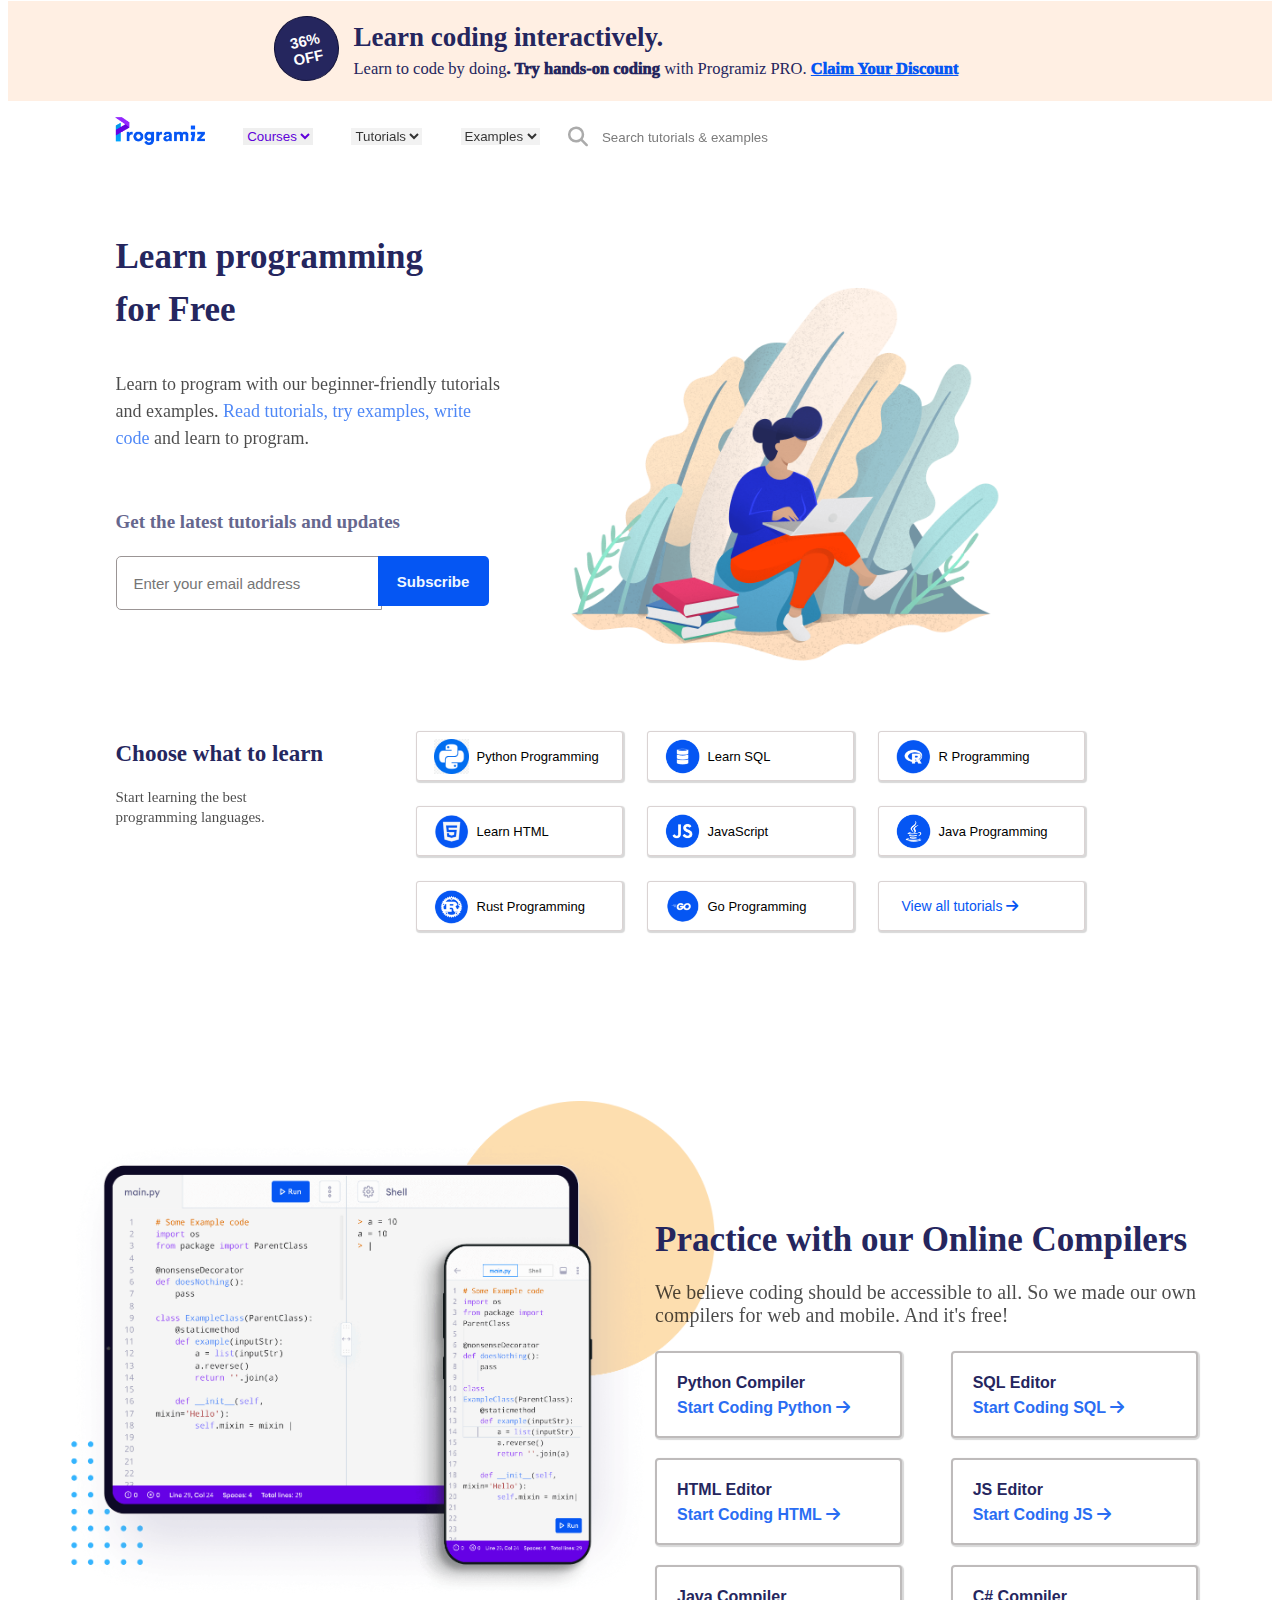
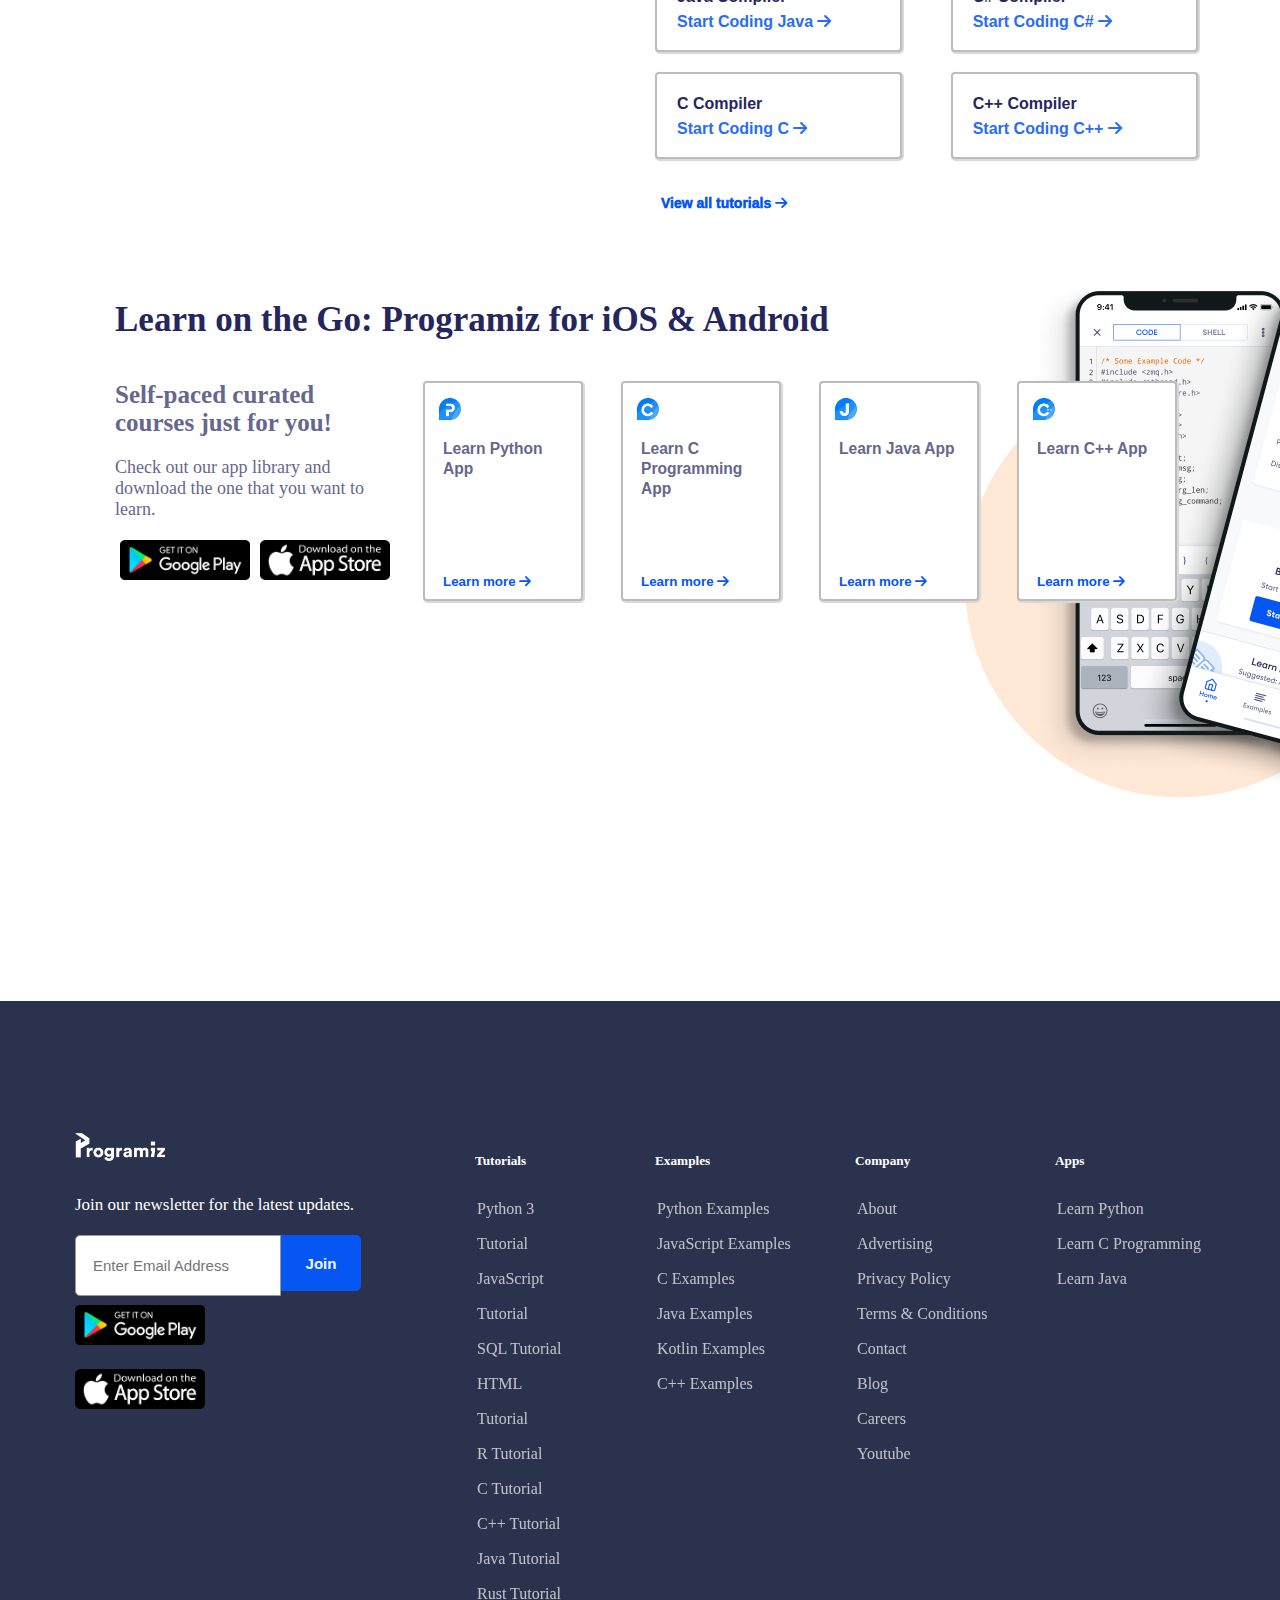
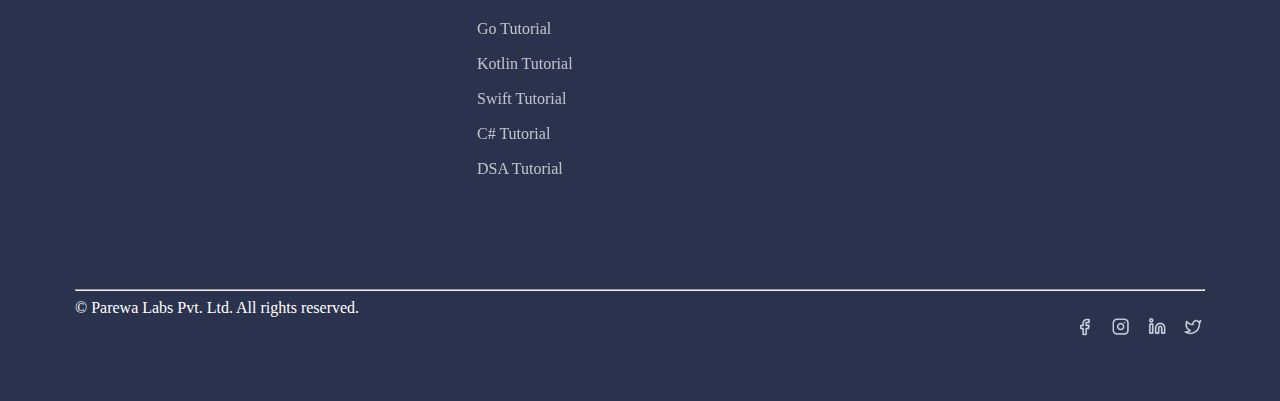
==== commit 35ce14f4: "Update8_UpdateBootrapsPage4,5" ====
--- a/html/index.html
+++ b/html/index.html
@@ -77,28 +77,28 @@
             </div>
             <div class="page02-right">
                 <div>
-                  <button class="page02-right_button" onclick="openLink('https://www.programiz.com/python-programming')" style="background-image: url(../Image/icon_PLanguages_Python.png);">Python Programming</button>
-                </div>
-                <div>
-                  <button class="page02-right_button" onclick="openLink('https://www.programiz.com/sql')" style="background-image: url(../Image/icon_PLanguages_SQL.png); ">Learn SQL</button>
-                </div>
-                <div>
-                  <button class="page02-right_button" onclick="openLink('https://www.programiz.com/r')"  style="background-image: url(../Image/icon_PLanguages_R.png); ">R Programming</button>
-                </div>
-                <div>
-                  <button class="page02-right_button" onclick="openLink('https://www.programiz.com/html')" style="background-image: url(../Image/icon_PLanguages_HTML.png); ">Learn HTML</button>
-                </div>
-                <div>
-                  <button class="page02-right_button" onclick="openLink('https://www.programiz.com/javascript')" style="background-image: url(../Image/icon_PLanguages_JavaScript.png); ">JavaScript</button>
-                </div>
-                <div>
-                  <button class="page02-right_button" onclick="openLink('https://www.programiz.com/java-programming')" style="background-image: url(../Image/icon_PLanguages_Java.png); ">Java Programming</button>
-                </div>
-                <div>
-                  <button class="page02-right_button" onclick="openLink('https://www.programiz.com/rust')" style="background-image: url(../Image/icon_PLanguages_RustP.png); ">Rust Programming</button>
-                </div>
-                <div>
-                  <button class="page02-right_button" onclick="openLink('https://www.programiz.com/golang')" style="background-image: url(../Image/icon_PLanguages_Go.png.png); ">Go Programming</button>
+                  <button class="page02-right_button" onclick="openLink1('https://www.programiz.com/python-programming')" style="background-image: url(../Image/icon_PLanguages_Python.png);">Python Programming</button>
+                </div>
+                <div>
+                  <button class="page02-right_button" onclick="openLink1('https://www.programiz.com/sql')" style="background-image: url(../Image/icon_PLanguages_SQL.png); ">Learn SQL</button>
+                </div>
+                <div>
+                  <button class="page02-right_button" onclick="openLink1('https://www.programiz.com/r')"  style="background-image: url(../Image/icon_PLanguages_R.png); ">R Programming</button>
+                </div>
+                <div>
+                  <button class="page02-right_button" onclick="openLink1('https://www.programiz.com/html')" style="background-image: url(../Image/icon_PLanguages_HTML.png); ">Learn HTML</button>
+                </div>
+                <div>
+                  <button class="page02-right_button" onclick="openLink1('https://www.programiz.com/javascript')" style="background-image: url(../Image/icon_PLanguages_JavaScript.png); ">JavaScript</button>
+                </div>
+                <div>
+                  <button class="page02-right_button" onclick="openLink1('https://www.programiz.com/java-programming')" style="background-image: url(../Image/icon_PLanguages_Java.png); ">Java Programming</button>
+                </div>
+                <div>
+                  <button class="page02-right_button" onclick="openLink1('https://www.programiz.com/rust')" style="background-image: url(../Image/icon_PLanguages_RustP.png); ">Rust Programming</button>
+                </div>
+                <div>
+                  <button class="page02-right_button" onclick="openLink1('https://www.programiz.com/golang')" style="background-image: url(../Image/icon_PLanguages_Go.png.png); ">Go Programming</button>
                 </div>
                 <div>
                   <button class="page02-right_button" style="color: #0556f3; padding-left: 23px; font-size: 14px;">View all tutorials  <i class="fa-solid fa-arrow-right"></i> </button>
@@ -120,7 +120,7 @@
                   <button class="page03-content-button" >
                     <b>
                       Python Compiler<br>
-                      <span style="color: #2a6df3;" role="button" onclick="openLink('https://www.programiz.com/python-programming/online-compiler/')">Start Coding Python <i class="fa-solid fa-arrow-right"></i></span>
+                      <span style="color: #2a6df3;" role="button" onclick="openLink1('https://www.programiz.com/python-programming/online-compiler/')">Start Coding Python <i class="fa-solid fa-arrow-right"></i></span>
                     </b> 
                   </button>
                 </div>
@@ -128,7 +128,7 @@
                   <button class="page03-content-button" >
                     <b>
                       SQL Editor<br>
-                      <span style="color: #2a6df3;" role="button" onclick="openLink('https://www.programiz.com/sql/online-compiler/')">Start Coding SQL <i class="fa-solid fa-arrow-right"></i></span>
+                      <span style="color: #2a6df3;" role="button" onclick="openLink1('https://www.programiz.com/sql/online-compiler/')">Start Coding SQL <i class="fa-solid fa-arrow-right"></i></span>
                     </b> 
                   </button>
                 </div>
@@ -136,7 +136,7 @@
                   <button class="page03-content-button" >
                     <b>
                       HTML Editor<br>
-                      <span style="color: #2a6df3;" role="button" onclick="openLink('https://www.programiz.com/html/online-compiler/')">Start Coding HTML <i class="fa-solid fa-arrow-right"></i></span>
+                      <span style="color: #2a6df3;" role="button" onclick="openLink1('https://www.programiz.com/html/online-compiler/')">Start Coding HTML <i class="fa-solid fa-arrow-right"></i></span>
                     </b> 
                   </button>
                 </div>
@@ -144,7 +144,7 @@
                   <button class="page03-content-button" >
                     <b>
                       JS Editor<br>
-                      <span style="color: #2a6df3;"role="button" onclick="openLink('https://www.programiz.com/javascript/online-compiler/')" >Start Coding JS <i class="fa-solid fa-arrow-right"></i></span>
+                      <span style="color: #2a6df3;"role="button" onclick="openLink1('https://www.programiz.com/javascript/online-compiler/')" >Start Coding JS <i class="fa-solid fa-arrow-right"></i></span>
                     </b> 
                   </button>
                 </div>
@@ -152,7 +152,7 @@
                   <button class="page03-content-button" >
                     <b>
                       Java Compiler<br>
-                      <span style="color: #2a6df3; "role="button"  onclick="openLink('https://www.programiz.com/java-programming/online-compiler/')" >Start Coding Java <i class="fa-solid fa-arrow-right"></i></span>
+                      <span style="color: #2a6df3; "role="button"  onclick="openLink1('https://www.programiz.com/java-programming/online-compiler/')" >Start Coding Java <i class="fa-solid fa-arrow-right"></i></span>
                     </b> 
                   </button>
                 </div>
@@ -160,7 +160,7 @@
                   <button class="page03-content-button" >
                     <b>
                       C# Compiler<br>
-                      <span style="color: #2a6df3; "role="button"  onclick="openLink('https://www.programiz.com/csharp-programming/online-compiler/')"  >Start Coding C# <i class="fa-solid fa-arrow-right"></i></span>
+                      <span style="color: #2a6df3; "role="button"  onclick="openLink1('https://www.programiz.com/csharp-programming/online-compiler/')"  >Start Coding C# <i class="fa-solid fa-arrow-right"></i></span>
                     </b> 
                   </button>
                 </div>
@@ -168,7 +168,7 @@
                   <button class="page03-content-button" >
                     <b>
                       C Compiler<br>
-                      <span style="color: #2a6df3; "role="button"  onclick="openLink('https://www.programiz.com/c-programming/online-compiler/')" >Start Coding C <i class="fa-solid fa-arrow-right"></i></span>
+                      <span style="color: #2a6df3; "role="button"  onclick="openLink1('https://www.programiz.com/c-programming/online-compiler/')" >Start Coding C <i class="fa-solid fa-arrow-right"></i></span>
                     </b> 
                   </button>
                 </div>
@@ -176,7 +176,7 @@
                   <button class="page03-content-button" >
                     <b>
                       C++ Compiler<br>
-                      <span style="color: #2a6df3; "role="button"  onclick="openLink('https://www.programiz.com/cpp-programming/online-compiler/')" >Start Coding C++ <i class="fa-solid fa-arrow-right"></i></span>
+                      <span style="color: #2a6df3; "role="button"  onclick="openLink1('https://www.programiz.com/cpp-programming/online-compiler/')" >Start Coding C++ <i class="fa-solid fa-arrow-right"></i></span>
                     </b> 
                   </button>
                 </div>
@@ -194,16 +194,16 @@
         </div>
           <h2>Learn on the Go: Programiz for iOS &amp; Android</h2>
           <div class="page04-left">
-            <div style="width: 260px;">
+            <div style="width: 280px;">
               <div class="page04-left-txt1">Self-paced curated courses just for you!</div>
               <div class="page04-left-txt2">Check out our app library and download the one that you want to learn.</div>
               <div style="display: flex; justify-content: space-around;">
-                <img src="../Image/playstore.png" alt="" class="page04-left-img">
-                <img src="../Image/AppStore.png" alt="" class="page04-left-img">
+                <img src="../Image/playstore.png" alt="" class="page04-left-img" role="button" onclick="openLink('https://play.google.com/store/apps/dev?id=8227237868464522664')">
+                <img src="../Image/AppStore.png" alt="" class="page04-left-img" role="button" onclick="openLink('https://apps.apple.com/us/developer/parewa-labs-pvt-ltd/id1472188188')">
               </div>
             </div>
             <div>
-              <button class="page04-left-button">
+              <button class="page04-left-button" onclick="openLink('https://www.programiz.com/learn-python')">
                 <img src="../Image/icon_P.png" alt="" class="page04-left-icon">
                 <h3 class="page04-left-title">Learn Python App</h3>
                 <span class="page04-left-learnmore">
@@ -212,7 +212,7 @@
               </button>
             </div>
             <div>
-              <button class="page04-left-button">
+              <button class="page04-left-button" onclick="openLink('https://www.programiz.com/learn-c')">
                 <img src="../Image/icon_C.png" alt="" class="page04-left-icon">
                 <h3 class="page04-left-title">Learn C Programming App</h3>
                 <span class="page04-left-learnmore">
@@ -221,7 +221,7 @@
               </button>
             </div>
             <div>
-              <button class="page04-left-button">
+              <button class="page04-left-button" onclick="openLink('https://www.programiz.com/learn-java')">
                 <img src="../Image/icon_J.png" alt="" class="page04-left-icon">
                 <h3 class="page04-left-title">Learn Java App</h3>
                 <span class="page04-left-learnmore">
@@ -230,7 +230,7 @@
               </button>
             </div>
             <div>
-              <button class="page04-left-button">
+              <button class="page04-left-button" onclick="openLink('https://www.programiz.com/learn-cpp')">
                 <img src="../Image/icon_C++.png" alt="" class="page04-left-icon">
                 <h3 class="page04-left-title">Learn C++ App</h3>
                 <span class="page04-left-learnmore">
@@ -248,7 +248,7 @@
                   <img src="../Image/LogoProgramiz.png" alt="" class="footer-content1-img">
                   <div style="margin-top: 30px; font-size: 17px;">Join our newsletter for the latest updates.</div>
                   <div id="footer-button-input" style="margin-top: 20px;">
-                      <input class="footer-content1-input" type="email" name="" id="" placeholder="&emsp;Enter your email address">
+                      <input class="footer-content1-input" type="email" name="" id="" placeholder="&emsp;Enter Email Address">
                       <input class="footer-content1-button btn-primary" type="submit" value="Join">
                   </div>
                   <div>
@@ -259,65 +259,66 @@
                   </div>  
               </div>
               <div class="footer-content2" >
-                <h3>Tutorials</h3>
+                <h5>Tutorials</h5>
                 <ul class="footer-links">
-                  <li class="footer-links-nodes"><a class="link-node" href="">Python 3 Tutorial</a></li>
-                  <li class="footer-links-nodes"><a class="link-node" href="">JavaScript Tutorial</a></li>
-                  <li class="footer-links-nodes"><a class="link-node" href="">SQL Tutorial</a></li>
-                  <li class="footer-links-nodes"><a class="link-node" href="">HTML Tutorial</a></li>
-                  <li class="footer-links-nodes"><a class="link-node" href="">R Tutorial</a></li>
-                  <li class="footer-links-nodes"><a class="link-node" href="">C Tutorial</a></li>
-                  <li class="footer-links-nodes"><a class="link-node" href="">C++ Tutorial</a></li>
-                  <li class="footer-links-nodes"><a class="link-node" href="">Java Tutorial</a></li>        
-                  <li class="footer-links-nodes"><a class="link-node" href="">Rust Tutorial</a></li>        
-                  <li class="footer-links-nodes"><a class="link-node" href="">Go Tutorial</a></li>        
-                  <li class="footer-links-nodes"><a class="link-node" href="">Kotlin Tutorial</a></li>        
-                  <li class="footer-links-nodes"><a class="link-node" href="">Swift Tutorial</a></li>        
-                  <li class="footer-links-nodes"><a class="link-node" href="">C# Tutorial</a></li>   
-                  <li class="footer-links-nodes"><a class="link-node" href="">DSA Tutorial</a></li>
+                  <li class="footer-links-nodes"><a class="link-node" href="https://www.programiz.com/python-programming">Python 3 Tutorial</a></li>
+                  <li class="footer-links-nodes"><a class="link-node" href="https://www.programiz.com/javascript">JavaScript Tutorial</a></li>
+                  <li class="footer-links-nodes"><a class="link-node" href="https://www.programiz.com/sql">SQL Tutorial</a></li>
+                  <li class="footer-links-nodes"><a class="link-node" href="https://www.programiz.com/html">HTML Tutorial</a></li>
+                  <li class="footer-links-nodes"><a class="link-node" href="https://www.programiz.com/r">R Tutorial</a></li>
+                  <li class="footer-links-nodes"><a class="link-node" href="https://www.programiz.com/c-programming">C Tutorial</a></li>
+                  <li class="footer-links-nodes"><a class="link-node" href="https://www.programiz.com/cpp-programming">C++ Tutorial</a></li>
+                  <li class="footer-links-nodes"><a class="link-node" href="https://www.programiz.com/java-programming">Java Tutorial</a></li>        
+                  <li class="footer-links-nodes"><a class="link-node" href="https://www.programiz.com/rust">Rust Tutorial</a></li>        
+                  <li class="footer-links-nodes"><a class="link-node" href="https://www.programiz.com/golang">Go Tutorial</a></li>        
+                  <li class="footer-links-nodes"><a class="link-node" href="https://www.programiz.com/kotlin-programming">Kotlin Tutorial</a></li>        
+                  <li class="footer-links-nodes"><a class="link-node" href="https://www.programiz.com/swift-programming">Swift Tutorial</a></li>        
+                  <li class="footer-links-nodes"><a class="link-node" href="https://www.programiz.com/csharp-programming">C# Tutorial</a></li>   
+                  <li class="footer-links-nodes"><a class="link-node" href="https://www.programiz.com/dsa">DSA Tutorial</a></li>
                 </ul>
               </div>
               <div class="footer-content3" >
-                <h3>Examples</h3>
+                <h5>Examples</h5>
                 <ul class="footer-links">
-                  <li class="footer-links-nodes"><a class="link-node" href="">Python Examples</a></li>
-                  <li class="footer-links-nodes"><a class="link-node" href="">JavaScript Examples</a></li>
-                  <li class="footer-links-nodes"><a class="link-node" href="">C Examples</a></li>
-                  <li class="footer-links-nodes"><a class="link-node" href="">Java Examples</a></li>
-                  <li class="footer-links-nodes"><a class="link-node" href="">Kotlin Examples</a></li>
-                  <li class="footer-links-nodes"><a class="link-node" href="">C++ Examples</a></li>
+                  <li class="footer-links-nodes"><a class="link-node" href="https://www.programiz.com/python-programming/examples">Python Examples</a></li>
+                  <li class="footer-links-nodes"><a class="link-node" href="https://www.programiz.com/javascript/examples">JavaScript Examples</a></li>
+                  <li class="footer-links-nodes"><a class="link-node" href="https://www.programiz.com/c-programming/examples">C Examples</a></li>
+                  <li class="footer-links-nodes"><a class="link-node" href="https://www.programiz.com/java-programming/examples">Java Examples</a></li>
+                  <li class="footer-links-nodes"><a class="link-node" href="https://www.programiz.com/kotlin-programming/examples">Kotlin Examples</a></li>
+                  <li class="footer-links-nodes"><a class="link-node" href="https://www.programiz.com/cpp-programming/examples">C++ Examples</a></li>
                 </ul>
               </div>
               <div class="footer-content4" >
-                <h3>Company</h3>
+                <h5>Company</h5>
                 <ul class="footer-links">
-                  <li class="footer-links-nodes"><a class="link-node" href="" >About</a></li>
-                  <li class="footer-links-nodes"><a class="link-node" href="" >Advertising</a></li>
-                  <li class="footer-links-nodes"><a class="link-node" href="" >Privacy Policy</a></li>
-                  <li class="footer-links-nodes"><a class="link-node" href="" >Terms & Conditions</a></li>
-                  <li class="footer-links-nodes"><a class="link-node" href="" >Contact</a></li>
-                  <li class="footer-links-nodes"><a class="link-node" href="" >Blog</a></li>
-                  <li class="footer-links-nodes"><a class="link-node" href="" >Youtube</a></li>
+                  <li class="footer-links-nodes"><a class="link-node" href="https://www.programiz.com/about-us" >About</a></li>
+                  <li class="footer-links-nodes"><a class="link-node" href="https://www.programiz.com/advertise" >Advertising</a></li>
+                  <li class="footer-links-nodes"><a class="link-node" href="https://www.programiz.com/privacy-policy" >Privacy Policy</a></li>
+                  <li class="footer-links-nodes"><a class="link-node" href="https://www.programiz.com/terms-of-use" >Terms & Conditions</a></li>
+                  <li class="footer-links-nodes"><a class="link-node" href="https://www.programiz.com/contact" >Contact</a></li>
+                  <li class="footer-links-nodes"><a class="link-node" href="https://www.programiz.com/blog" >Blog</a></li>
+                  <li class="footer-links-nodes"><a class="link-node" href="https://www.programiz.com/careers" >Careers</a></li>
+                  <li class="footer-links-nodes"><a class="link-node" href="https://www.youtube.com/channel/UCREFp3D_n8JfcDonlm7Mpyw" >Youtube</a></li>
                 </ul>
               </div>
 
               <div class="footer-content5" >
-                <h3>Apps</h3>
+                <h5>Apps</h5>
                 <ul class="footer-links">
-                  <li class="footer-links-nodes"><a class="link-node" href="" >Learn Python</a></li>
-                  <li class="footer-links-nodes"><a class="link-node" href="" >Learn C Programming</a></li>
-                  <li class="footer-links-nodes"><a class="link-node" href="" >Learn Java</a></li>
+                  <li class="footer-links-nodes"><a class="link-node" href="https://www.programiz.com/learn-python" >Learn Python</a></li>
+                  <li class="footer-links-nodes"><a class="link-node" href="https://www.programiz.com/learn-c" >Learn C Programming</a></li>
+                  <li class="footer-links-nodes"><a class="link-node" href="https://www.programiz.com/learn-java" >Learn Java</a></li>
                 </ul>
               </div>
             </div>
             <div class="footer-contact">
-                <hr size="1">
-                <span style="display: flex; position: absolute;">© Parewa Labs Pvt. Ltd. All rights reserved.</span>
+                <hr class="footer-contact-line">
+                <span class="footer-contact-noCopy">© Parewa Labs Pvt. Ltd. All rights reserved.</span>
                 <div class="footer-contact-right">
-                  <img src="../Image/icon_FB.PNG" alt="" class="footer-contact-icon">
-                  <img src="../Image/icon_IG.PNG" alt="" class="footer-contact-icon">
-                  <img src="../Image/icon_IN.PNG" alt="" class="footer-contact-icon">
-                  <img src="../Image/icon_Twitter.PNG" alt="" class="footer-contact-icon">
+                  <img src="../Image/icon_FB.PNG" alt="" class="footer-contact-icon" role="button" onclick="openLink1('https://www.facebook.com/programiz')">
+                  <img src="../Image/icon_IG.PNG" alt="" class="footer-contact-icon" role="button" onclick="openLink1('https://www.instagram.com/_programiz/')">
+                  <img src="../Image/icon_IN.PNG" alt="" class="footer-contact-icon" role="button" onclick="openLink1('https://www.linkedin.com/company/programiz')">
+                  <img src="../Image/icon_Twitter.PNG" alt="" class="footer-contact-icon" role="button" onclick="openLink1('https://twitter.com/programiz')">
                 </div>
             </div>
         </div>
--- a/css/style.css
+++ b/css/style.css
@@ -54,27 +54,52 @@
 
 /* menu  */
   #nav-menu{
-    width: 100%;
     width: 700px;
     display: flex;
     position: absolute;
     justify-content: space-between;
-    align-items: end;
-    font-size: 18px;
+    align-items: center;
+    font-size: 15px;
     margin-top: 120px;
     margin-right: 350px;
     font-family:  Arial;
-  }
-  
+    /* border: 1px solid black; */
+  }
+
+  .nav-menu-logo{
+    width: 90px;
+    height: 30px;
+    position: relative;
+    top: -6px;
+  }
+
+  #nav-menu_gr-button{
+    opacity: 95%;
+    position: relative;
+    top: 10px;
+    left: -20px;
+  }
+
   #nav-menu_button{
-    width: 18px;
+    width: 19px;
     height: 18px;
     background-color: rgb(255, 255, 255);
     border: none;
     color: grey;
-    
+    font-size: 20px;
+    position: relative;
+    left: 4px;
+    top: -10px;
+    opacity: 70%;
   }
   
+  #nav-menu_input{
+    position: relative;
+    top: -12px;
+    left: 19px;
+    border: none; 
+    width: 210px
+  }
 
   #page01{
     width: 919px;
@@ -125,11 +150,12 @@
     border-top-left-radius: 5px;
     border: 1px solid rgb(155, 149, 149);
   }
-  
+  .page01-text4-input:active {  border: 1px solid #0556F3;}
+
   .page01-text4-Button{
     font-size: 15px;
     width: 111px;
-    height: 54px;
+    height: 50px;
     font-weight: bold;
     background-color: #0556F3;
     color: aliceblue;
@@ -183,6 +209,10 @@
     text-align: start;
     box-shadow: 1px 1px 1px 1px #d8d8d8;
   }
+  
+  .page02-right button:hover{
+    transform: scale(1.1);
+  }
 
   #page03{
     height: 225px;
@@ -211,10 +241,12 @@
     font-size: 35px;
     display: flex;
     position: absolute;
+    top: 20px;
   }
 
   p{
-    margin-top: 80px;
+    position: absolute;
+    top: 90px;
     font-size: 20px;
     opacity: 70%;
     width: 570px;
@@ -229,7 +261,7 @@
     gap: 20px;
     column-gap: 5px;
     position: absolute;
-    margin-top: 170px;
+    margin-top: 180px;
   }
   .page03-content-button{
     width: 85%;
@@ -278,7 +310,7 @@
   }
 
   .page04-left-img{
-    width: 120px;
+    width: 130px;
     height: 40px;
     margin-top: 20px;
   }
@@ -356,6 +388,14 @@
     filter: brightness(0) invert(1);           
     -webkit-filter: brightness(0) invert(1);
   }
+  #footer-button-input{
+    height: 50px;
+    width: 409px;
+    display: flex;
+    /* position: absolute;
+    margin-top: 325px; */
+  }
+
   .footer-content1-input{
     font-size: 15px;
     width: 200px;
@@ -368,14 +408,14 @@
   .footer-content1-button{
     font-size: 15px;
     width: 80px;
-    height: 60px;
+    height: 56px;
     font-weight: bold;
     background-color: #0556F3;
     color: aliceblue;
     border-top-right-radius: 5px;
     border-bottom-right-radius: 5px;
     border-style: none;
-    margin-left: -3.9px;
+    margin-left: 0px;
   }
 
   .footer-content2{
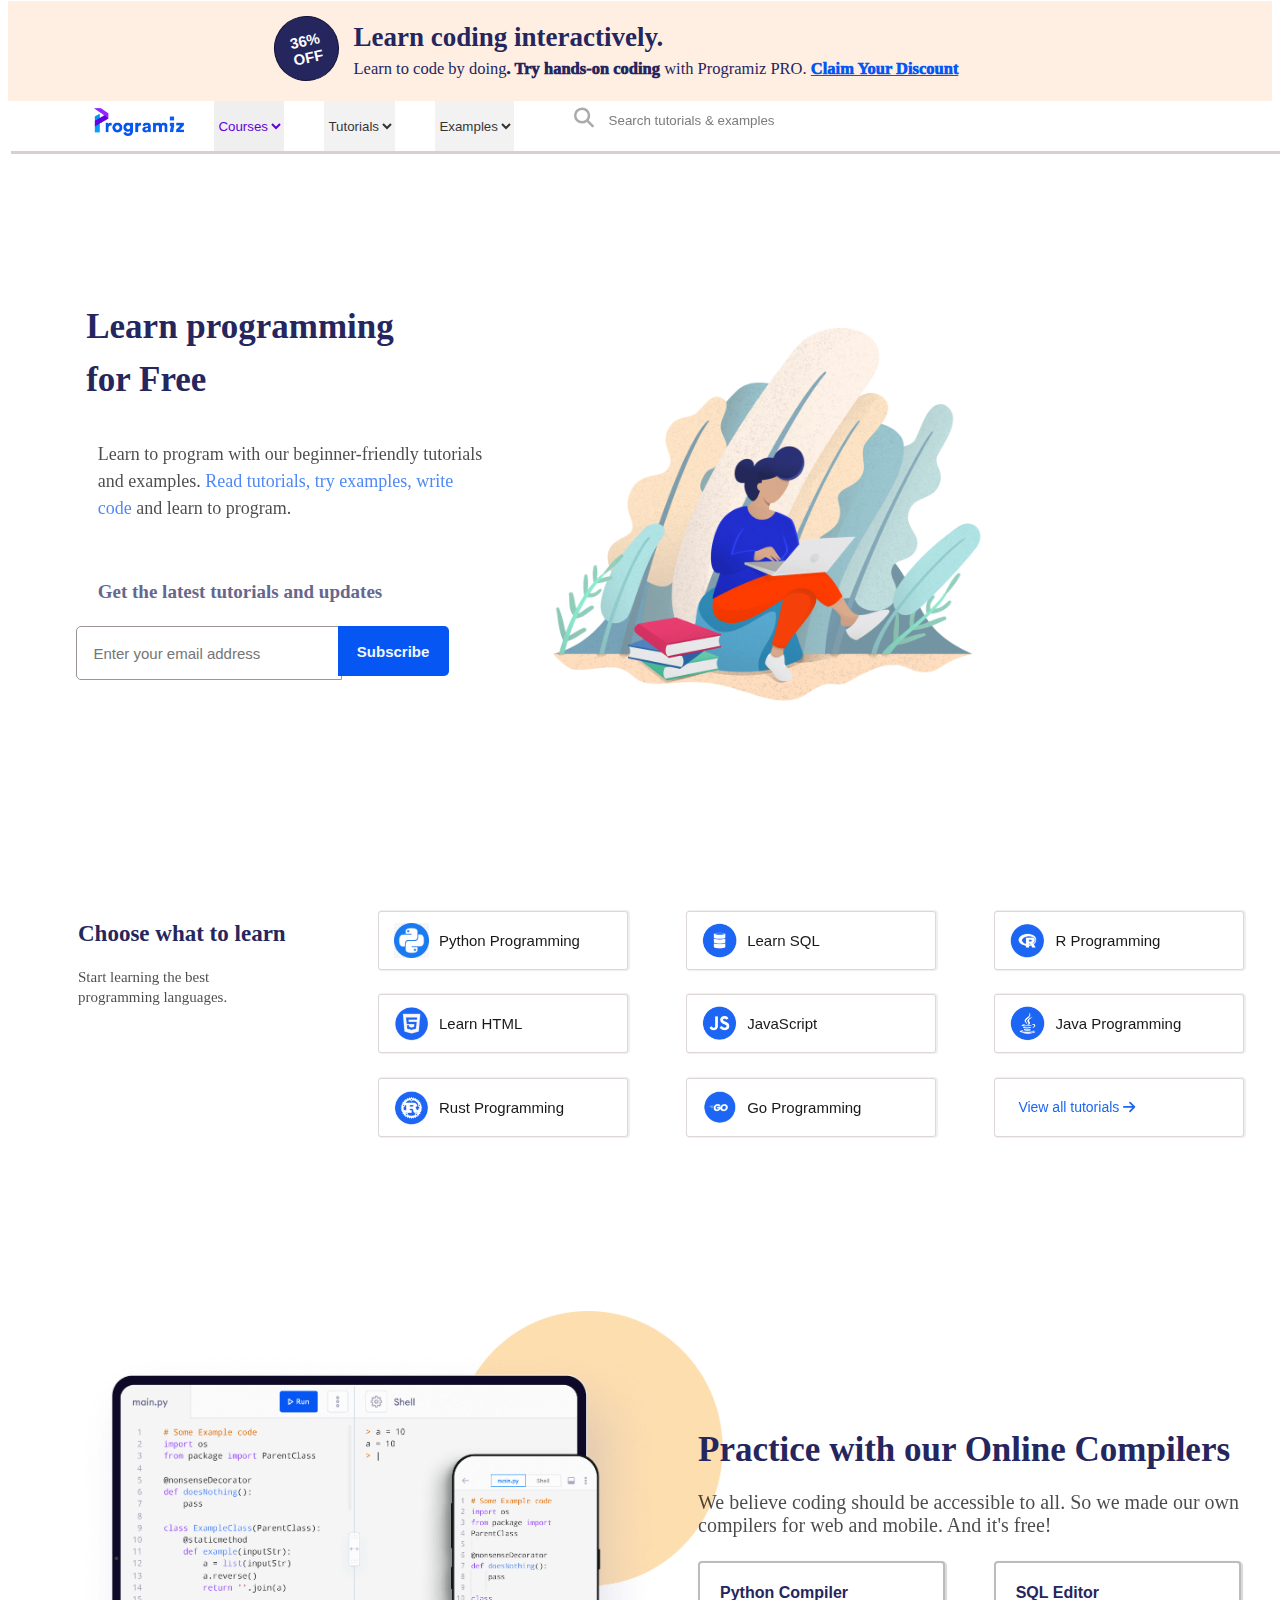
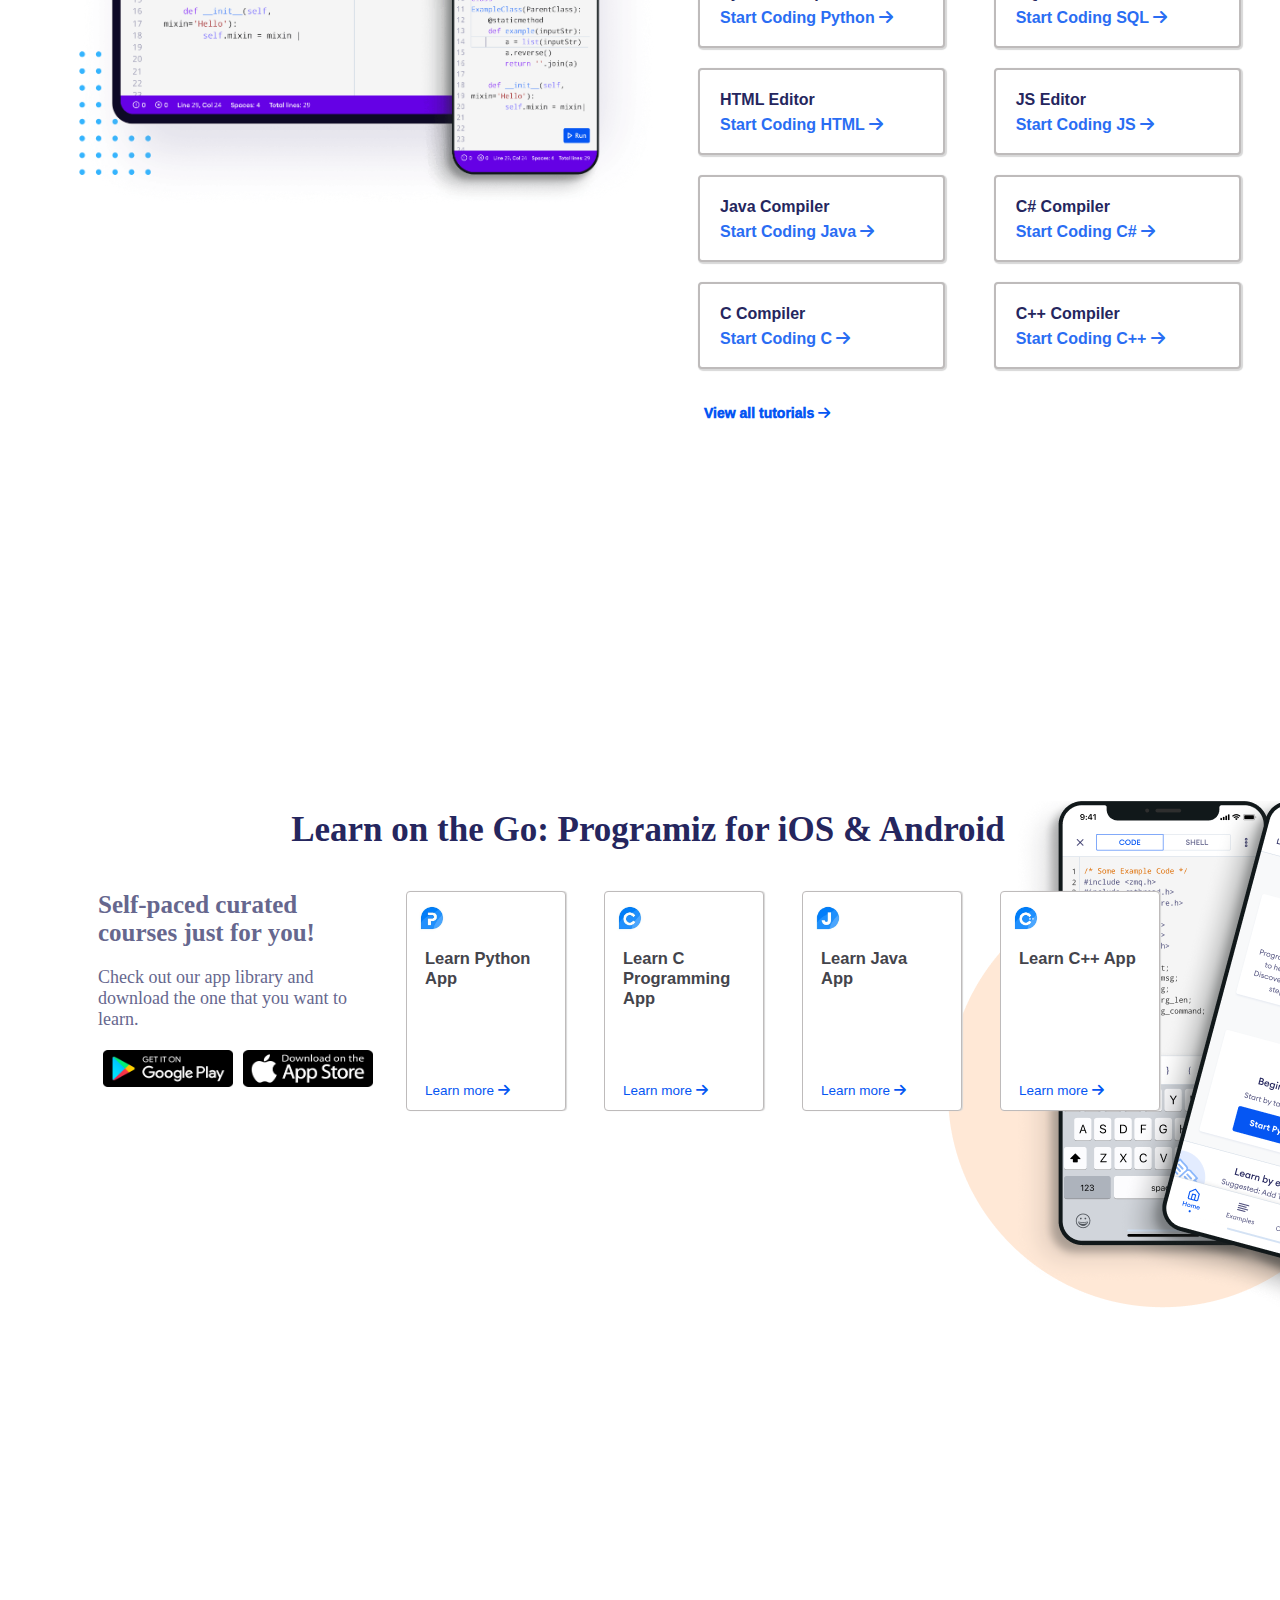
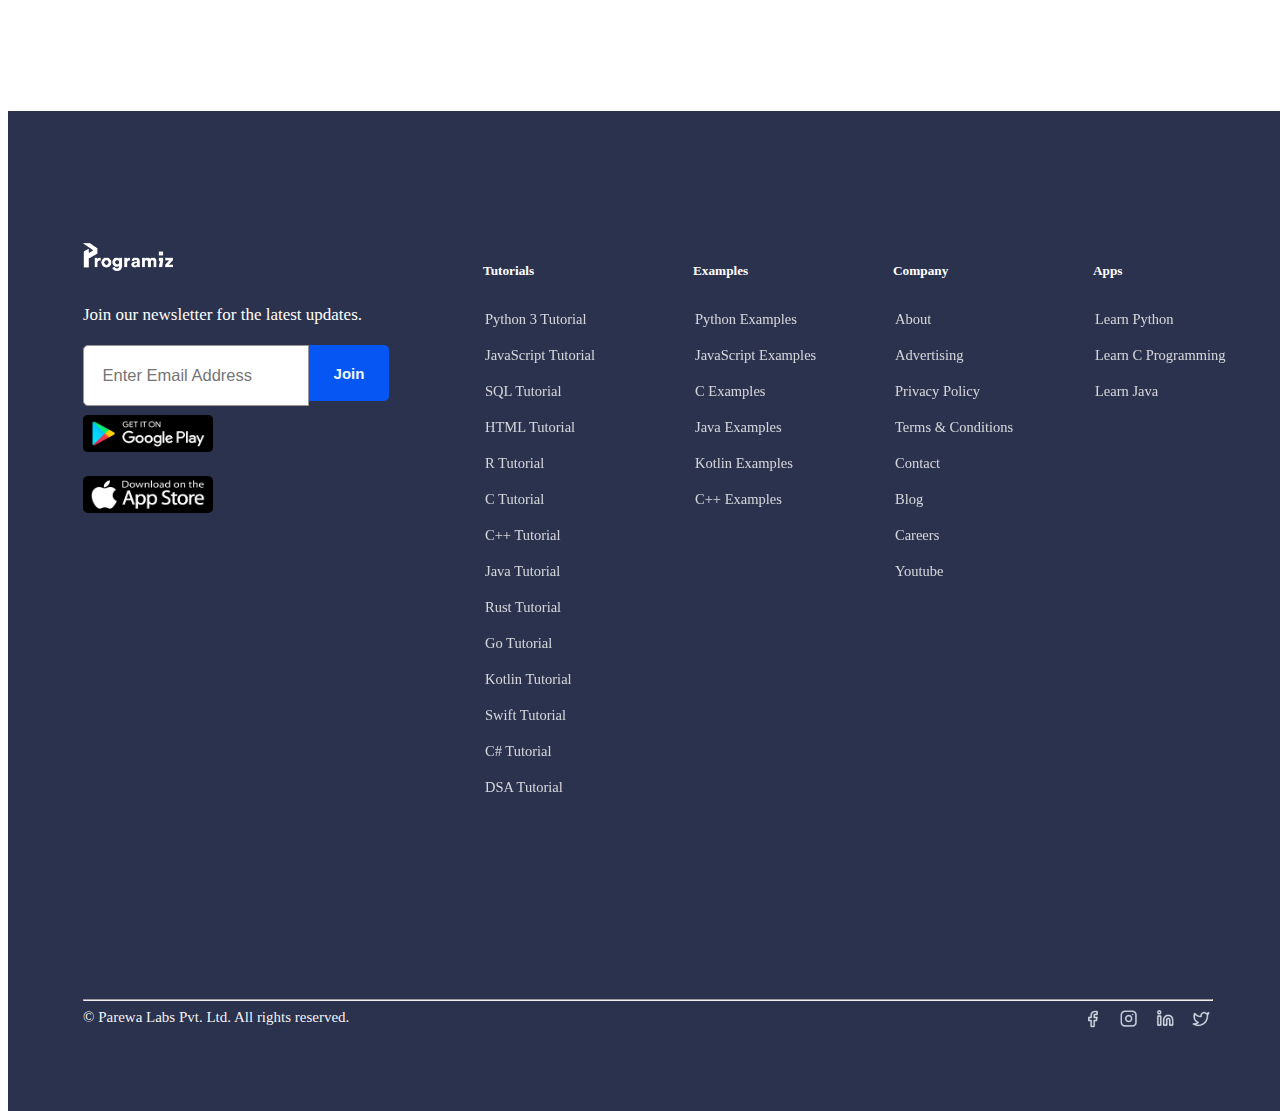
==== commit c04b4bde: "Update All & Update StickyNavMenu" ====
--- a/html/index.html
+++ b/html/index.html
@@ -1,6 +1,7 @@
 <!DOCTYPE html>
 <html lang="en">
-  <head>
+
+<head>
     <meta charset="UTF-8" />
     <meta http-equiv="X-UA-Compatible" content="IE=edge" />
     <meta name="viewport" content="width=device-width, initial-scale=1.0" />
@@ -13,167 +14,192 @@
     <script src="https://cdn.jsdelivr.net/npm/jquery@3.5.1/dist/jquery.slim.min.js" integrity="sha384-DfXdz2htPH0lsSSs5nCTpuj/zy4C+OGpamoFVy38MVBnE+IbbVYUew+OrCXaRkfj" crossorigin="anonymous"></script>
     <script src="https://cdn.jsdelivr.net/npm/bootstrap@4.6.2/dist/js/bootstrap.bundle.min.js" integrity="sha384-Fy6S3B9q64WdZWQUiU+q4/2Lc9npb8tCaSX9FK7E8HnRr0Jz8D6OP9dO5Vg3Q9ct" crossorigin="anonymous"></script>
     <title>Programiz: Learn to Code for Free</title>
-  </head>
-  <style>
-    
-  </style>
-  <body>
-    
+</head>
+<style>
+
+</style>
+
+<body>
+
     <div id="container-fluid">
-      <!-- Header -->
-      <div id="header">
-        <div id="header-content">
-            <button class="header-content_discount" type="submit" onclick="openLink('https://pages.programiz.pro/java-interview-questions?&utm_source=top-banner-programiz-web&utm_medium=banner&utm_campaign=java-interview-release__top-banner-programiz-web__may')"><span>36%<br> <span>OFF</span></span> </button> 
-          <h2 class="header-content_txt1">Learn coding interactively.</h2>
-          <span class="header-content_txt2">
+        <!-- Header -->
+        <div id="header">
+            <div id="header-content">
+                <button class="header-content_discount" type="submit" onclick="openLink('https://pages.programiz.pro/java-interview-questions?&utm_source=top-banner-programiz-web&utm_medium=banner&utm_campaign=java-interview-release__top-banner-programiz-web__may')"><span>36%<br> <span>OFF</span></span> </button>
+                <h2 class="header-content_txt1">Learn coding interactively.</h2>
+                <span class="header-content_txt2">
             Learn to code by doing<strong style="font-weight: 1000">. Try hands-on coding</strong> 
             with Programiz PRO.
           <span style="font-weight: 1000; color: #0556f3 " role="button" onclick="openLink('https://pages.programiz.pro/java-interview-questions?&utm_source=top-banner-programiz-web&utm_medium=banner&utm_campaign=java-interview-release__top-banner-programiz-web__may')"> <ins>Claim Your Discount</ins> </span>
-          </span>
-        </div>
-
+                </span>
+            </div>
+        </div>
         <!-- Menu-Center -->
         <div id="nav-menu">
-          <img class="nav-menu-logo" src="../Image/LogoProgramiz.png" alt="LogoProgramiz" role="button" onclick="reLoad()">
-          <select name="" id="" style="border: none; color: #6001DA;" role="button">
-            <option value="" >Courses</option> 
-          </select>
-          <select name="" id="" style="border: none; opacity: 80%;" role="button">
-            <option value="" >Tutorials</option> 
-          </select>
-          <select name="" id="" style="border: none; opacity: 80%;" role="button">
-            <option value="" >Examples</option> 
-          </select>
-          <div id="nav-menu_gr-button">
-            <button type="submit" id="nav-menu_button"><i class="fa-solid fa-magnifying-glass"></i></button>
-            <input id="nav-menu_input" type="text" placeholder="Search tutorials & examples">
-          </div>
-        </div>
+            <img class="nav-menu-logo" src="../Image/LogoProgramiz.png" alt="LogoProgramiz" role="button" onclick="reLoad()">
+            <div class="nav-menu-select">
+                <select name="" id="" style="border: none; color: #6001DA;" role="button">
+                    <option value="" >Courses</option> 
+                  </select>
+                <select name="" id="" style="border: none; opacity: 80%;" role="button">
+                    <option value="" >Tutorials</option> 
+                  </select>
+                <select name="" id="" style="border: none; opacity: 80%;" role="button">
+                    <option value="" >Examples</option> 
+                  </select>
+            </div>
+
+            <div id="nav-menu_gr-button">
+                <button type="submit" id="nav-menu_button"><i class="fa-solid fa-magnifying-glass"></i></button>
+                <input id="nav-menu_input" type="text" placeholder="Search tutorials & examples">
+            </div>
+        </div>
+
+        <script>
+            window.onscroll = function() {
+                myFunction()
+            };
+
+            var navbar = document.getElementById("nav-menu");
+            var sticky = navbar.offsetTop;
+
+            function myFunction() {
+                if (window.pageYOffset >= sticky) {
+                    navbar.classList.add("sticky")
+                } else {
+                    navbar.classList.remove("sticky");
+                }
+            }
+        </script>
 
         <!-- PAGE01  -->
-        <div id="page01" >
-          <span class="page01-txt1">
+        <div id="page01">
+            <span class="page01-txt1">
             Learn programming <br> for Free <br></span>
-          <span class="page01-text2" >
+            <span class="page01-text2">
               Learn to program with our beginner-friendly tutorials <br>and examples. <span style="color: #0556f3;">Read tutorials, try examples, write<br>code</span> and learn to program.
-          </span>
-          <span class="page01-text3">Get the latest tutorials and updates</span>
-          <div class="page01-text4" >
-            <input class="page01-text4-input" type="email" name="" id="" placeholder="&emsp;Enter your email address">
-            <input class="page01-text4-Button btn-primary" type="submit" value="Subscribe">
-          </div>
-          <div class="page01-image01">
-            <img src="../Image/img1.png" alt="" class="page01-image01-img">
-          </div>
+            </span>
+            <span class="page01-text3">Get the latest tutorials and updates</span>
+            <div class="page01-text4">
+                <input class="page01-text4-input" type="email" name="" id="" placeholder="&emsp;Enter your email address">
+                <input class="page01-text4-Button btn-primary" type="submit" value="Subscribe">
+            </div>
+            <div class="page01-image01">
+                <img src="../Image/img1.png" alt="" class="page01-image01-img">
+            </div>
+        </div>
         <!-- PAGE02  -->
         <div id="page02">
-            <div class="page02-left">
-              <div style="color: #25265E; font-size: 23px; font-weight: bold; margin-top: 10px;">
-                  Choose what to learn
-              </div>
-              <div style="font-size: 15px; margin-top: 20px; line-height: 20px; opacity: 70%;">
-                Start learning the best <br> programming languages.
-              </div>
-            </div>
-            <div class="page02-right">
-                <div>
-                  <button class="page02-right_button" onclick="openLink1('https://www.programiz.com/python-programming')" style="background-image: url(../Image/icon_PLanguages_Python.png);">Python Programming</button>
-                </div>
-                <div>
-                  <button class="page02-right_button" onclick="openLink1('https://www.programiz.com/sql')" style="background-image: url(../Image/icon_PLanguages_SQL.png); ">Learn SQL</button>
-                </div>
-                <div>
-                  <button class="page02-right_button" onclick="openLink1('https://www.programiz.com/r')"  style="background-image: url(../Image/icon_PLanguages_R.png); ">R Programming</button>
-                </div>
-                <div>
-                  <button class="page02-right_button" onclick="openLink1('https://www.programiz.com/html')" style="background-image: url(../Image/icon_PLanguages_HTML.png); ">Learn HTML</button>
-                </div>
-                <div>
-                  <button class="page02-right_button" onclick="openLink1('https://www.programiz.com/javascript')" style="background-image: url(../Image/icon_PLanguages_JavaScript.png); ">JavaScript</button>
-                </div>
-                <div>
-                  <button class="page02-right_button" onclick="openLink1('https://www.programiz.com/java-programming')" style="background-image: url(../Image/icon_PLanguages_Java.png); ">Java Programming</button>
-                </div>
-                <div>
-                  <button class="page02-right_button" onclick="openLink1('https://www.programiz.com/rust')" style="background-image: url(../Image/icon_PLanguages_RustP.png); ">Rust Programming</button>
-                </div>
-                <div>
-                  <button class="page02-right_button" onclick="openLink1('https://www.programiz.com/golang')" style="background-image: url(../Image/icon_PLanguages_Go.png.png); ">Go Programming</button>
-                </div>
-                <div>
-                  <button class="page02-right_button" style="color: #0556f3; padding-left: 23px; font-size: 14px;">View all tutorials  <i class="fa-solid fa-arrow-right"></i> </button>
-                </div>
-            </div>
-          </div>
-        </div>
-
-        <!-- PAGE03  -->
-        <div id="page03">
-            <img src="../Image/img2.png" alt="" class="page03-img">
-            <div class="page03-content">
-              <h2>
+            <div id="page02-content">
+                <div class="page02-left">
+                    <div style="color: #25265E; font-size: 23px; font-weight: bold; margin-top: 10px;">
+                        Choose what to learn
+                    </div>
+                    <div style="font-size: 15px; margin-top: 20px; line-height: 20px; opacity: 70%;">
+                        Start learning the best <br> programming languages.
+                    </div>
+                </div>
+                <div class="page02-right">
+                    <div>
+                        <button class="page02-right_button" onclick="openLink1('https://www.programiz.com/python-programming')" style="background-image: url(../Image/icon_PLanguages_Python.png);">Python Programming</button>
+                    </div>
+                    <div>
+                        <button class="page02-right_button" onclick="openLink1('https://www.programiz.com/sql')" style="background-image: url(../Image/icon_PLanguages_SQL.png); ">Learn SQL</button>
+                    </div>
+                    <div>
+                        <button class="page02-right_button" onclick="openLink1('https://www.programiz.com/r')" style="background-image: url(../Image/icon_PLanguages_R.png); ">R Programming</button>
+                    </div>
+                    <div>
+                        <button class="page02-right_button" onclick="openLink1('https://www.programiz.com/html')" style="background-image: url(../Image/icon_PLanguages_HTML.png); ">Learn HTML</button>
+                    </div>
+                    <div>
+                        <button class="page02-right_button" onclick="openLink1('https://www.programiz.com/javascript')" style="background-image: url(../Image/icon_PLanguages_JavaScript.png); ">JavaScript</button>
+                    </div>
+                    <div>
+                        <button class="page02-right_button" onclick="openLink1('https://www.programiz.com/java-programming')" style="background-image: url(../Image/icon_PLanguages_Java.png); ">Java Programming</button>
+                    </div>
+                    <div>
+                        <button class="page02-right_button" onclick="openLink1('https://www.programiz.com/rust')" style="background-image: url(../Image/icon_PLanguages_RustP.png); ">Rust Programming</button>
+                    </div>
+                    <div>
+                        <button class="page02-right_button" onclick="openLink1('https://www.programiz.com/golang')" style="background-image: url(../Image/icon_PLanguages_Go.png.png); ">Go Programming</button>
+                    </div>
+                    <div>
+                        <button class="page02-right_button" style="color: #0556f3; padding-left: 23px; font-size: 14px;">View all tutorials  <i class="fa-solid fa-arrow-right"></i> </button>
+                    </div>
+                </div>
+            </div>
+
+        </div>
+    </div>
+
+    <!-- PAGE03  -->
+    <div id="page03">
+        <img src="../Image/img2.png" alt="" class="page03-img">
+        <div class="page03-content">
+            <h2>
                 Practice with our Online Compilers
-              </h2>
-              <p>We believe coding should be accessible to all. So we made our own compilers for web and mobile. And it's free!</p>
-              <div class="page03-content-select">
-                <div >
-                  <button class="page03-content-button" >
+            </h2>
+            <p>We believe coding should be accessible to all. So we made our own compilers for web and mobile. And it's free!</p>
+            <div class="page03-content-select">
+                <div>
+                    <button class="page03-content-button">
                     <b>
                       Python Compiler<br>
                       <span style="color: #2a6df3;" role="button" onclick="openLink1('https://www.programiz.com/python-programming/online-compiler/')">Start Coding Python <i class="fa-solid fa-arrow-right"></i></span>
                     </b> 
                   </button>
                 </div>
-                <div >
-                  <button class="page03-content-button" >
+                <div>
+                    <button class="page03-content-button">
                     <b>
                       SQL Editor<br>
                       <span style="color: #2a6df3;" role="button" onclick="openLink1('https://www.programiz.com/sql/online-compiler/')">Start Coding SQL <i class="fa-solid fa-arrow-right"></i></span>
                     </b> 
                   </button>
                 </div>
-                <div >
-                  <button class="page03-content-button" >
+                <div>
+                    <button class="page03-content-button">
                     <b>
                       HTML Editor<br>
                       <span style="color: #2a6df3;" role="button" onclick="openLink1('https://www.programiz.com/html/online-compiler/')">Start Coding HTML <i class="fa-solid fa-arrow-right"></i></span>
                     </b> 
                   </button>
                 </div>
-                <div >
-                  <button class="page03-content-button" >
+                <div>
+                    <button class="page03-content-button">
                     <b>
                       JS Editor<br>
                       <span style="color: #2a6df3;"role="button" onclick="openLink1('https://www.programiz.com/javascript/online-compiler/')" >Start Coding JS <i class="fa-solid fa-arrow-right"></i></span>
                     </b> 
                   </button>
                 </div>
-                <div >
-                  <button class="page03-content-button" >
+                <div>
+                    <button class="page03-content-button">
                     <b>
                       Java Compiler<br>
                       <span style="color: #2a6df3; "role="button"  onclick="openLink1('https://www.programiz.com/java-programming/online-compiler/')" >Start Coding Java <i class="fa-solid fa-arrow-right"></i></span>
                     </b> 
                   </button>
                 </div>
-                <div >
-                  <button class="page03-content-button" >
+                <div>
+                    <button class="page03-content-button">
                     <b>
                       C# Compiler<br>
                       <span style="color: #2a6df3; "role="button"  onclick="openLink1('https://www.programiz.com/csharp-programming/online-compiler/')"  >Start Coding C# <i class="fa-solid fa-arrow-right"></i></span>
                     </b> 
                   </button>
                 </div>
-                <div >
-                  <button class="page03-content-button" >
+                <div>
+                    <button class="page03-content-button">
                     <b>
                       C Compiler<br>
                       <span style="color: #2a6df3; "role="button"  onclick="openLink1('https://www.programiz.com/c-programming/online-compiler/')" >Start Coding C <i class="fa-solid fa-arrow-right"></i></span>
                     </b> 
                   </button>
                 </div>
-                <div >
-                  <button class="page03-content-button" >
+                <div>
+                    <button class="page03-content-button">
                     <b>
                       C++ Compiler<br>
                       <span style="color: #2a6df3; "role="button"  onclick="openLink1('https://www.programiz.com/cpp-programming/online-compiler/')" >Start Coding C++ <i class="fa-solid fa-arrow-right"></i></span>
@@ -181,29 +207,29 @@
                   </button>
                 </div>
                 <div>
-                  <button style="width: 85%; color: #0556f3; font-size: 14px; font-weight: 1000; margin-top: 15px; border: none; background-color: white; text-align: start;">
+                    <button style="width: 85%; color: #0556f3; font-size: 14px; font-weight: 1000; margin-top: 15px; border: none; background-color: white; text-align: start;">
                     View all tutorials  <i class="fa-solid fa-arrow-right"></i> </button>
                 </div>
-              </div>
-            </div>
-        </div>
-        <!-- PAGE04  -->
-        <div id="page04">
-          <div>
+            </div>
+        </div>
+    </div>
+    <!-- PAGE04  -->
+    <div id="page04">
+        <div>
             <img src="../Image/img3.png" alt="" class="page04-right-img">
         </div>
-          <h2>Learn on the Go: Programiz for iOS &amp; Android</h2>
-          <div class="page04-left">
+        <h2>Learn on the Go: Programiz for iOS &amp; Android</h2>
+        <div class="page04-left">
             <div style="width: 280px;">
-              <div class="page04-left-txt1">Self-paced curated courses just for you!</div>
-              <div class="page04-left-txt2">Check out our app library and download the one that you want to learn.</div>
-              <div style="display: flex; justify-content: space-around;">
-                <img src="../Image/playstore.png" alt="" class="page04-left-img" role="button" onclick="openLink('https://play.google.com/store/apps/dev?id=8227237868464522664')">
-                <img src="../Image/AppStore.png" alt="" class="page04-left-img" role="button" onclick="openLink('https://apps.apple.com/us/developer/parewa-labs-pvt-ltd/id1472188188')">
-              </div>
+                <div class="page04-left-txt1">Self-paced curated courses just for you!</div>
+                <div class="page04-left-txt2">Check out our app library and download the one that you want to learn.</div>
+                <div style="display: flex; justify-content: space-around;">
+                    <img src="../Image/playstore.png" alt="" class="page04-left-img" role="button" onclick="openLink('https://play.google.com/store/apps/dev?id=8227237868464522664')">
+                    <img src="../Image/AppStore.png" alt="" class="page04-left-img" role="button" onclick="openLink('https://apps.apple.com/us/developer/parewa-labs-pvt-ltd/id1472188188')">
+                </div>
             </div>
             <div>
-              <button class="page04-left-button" onclick="openLink('https://www.programiz.com/learn-python')">
+                <button class="page04-left-button" onclick="openLink('https://www.programiz.com/learn-python')">
                 <img src="../Image/icon_P.png" alt="" class="page04-left-icon">
                 <h3 class="page04-left-title">Learn Python App</h3>
                 <span class="page04-left-learnmore">
@@ -212,7 +238,7 @@
               </button>
             </div>
             <div>
-              <button class="page04-left-button" onclick="openLink('https://www.programiz.com/learn-c')">
+                <button class="page04-left-button" onclick="openLink('https://www.programiz.com/learn-c')">
                 <img src="../Image/icon_C.png" alt="" class="page04-left-icon">
                 <h3 class="page04-left-title">Learn C Programming App</h3>
                 <span class="page04-left-learnmore">
@@ -221,7 +247,7 @@
               </button>
             </div>
             <div>
-              <button class="page04-left-button" onclick="openLink('https://www.programiz.com/learn-java')">
+                <button class="page04-left-button" onclick="openLink('https://www.programiz.com/learn-java')">
                 <img src="../Image/icon_J.png" alt="" class="page04-left-icon">
                 <h3 class="page04-left-title">Learn Java App</h3>
                 <span class="page04-left-learnmore">
@@ -230,7 +256,7 @@
               </button>
             </div>
             <div>
-              <button class="page04-left-button" onclick="openLink('https://www.programiz.com/learn-cpp')">
+                <button class="page04-left-button" onclick="openLink('https://www.programiz.com/learn-cpp')">
                 <img src="../Image/icon_C++.png" alt="" class="page04-left-icon">
                 <h3 class="page04-left-title">Learn C++ App</h3>
                 <span class="page04-left-learnmore">
@@ -238,91 +264,92 @@
                 </span>
               </button>
             </div>
-          </div>
-        </div>
-        <!-- Footer  -->
-        <div id="footer">
-          <div class="footer-container">
+        </div>
+    </div>
+    <!-- Footer  -->
+    <div id="footer">
+        <div class="footer-container">
             <div class="footer-content">
-              <div class="footer-content1" >
-                  <img src="../Image/LogoProgramiz.png" alt="" class="footer-content1-img">
-                  <div style="margin-top: 30px; font-size: 17px;">Join our newsletter for the latest updates.</div>
-                  <div id="footer-button-input" style="margin-top: 20px;">
-                      <input class="footer-content1-input" type="email" name="" id="" placeholder="&emsp;Enter Email Address">
-                      <input class="footer-content1-button btn-primary" type="submit" value="Join">
-                  </div>
-                  <div>
-                      <img src="../Image/playstore.png" alt="" class="page04-left-img" role="button" onclick="openLink('https://play.google.com/store/apps/dev?id=8227237868464522664&referrer=utm_campaign%3Dprogramiz-footer%26utm_source%3Dprogramiz-website')">
-                  </div>
-                  <div>
-                      <img src="../Image/AppStore.png" alt="" class="page04-left-img" role="button" onclick="openLink('https://apps.apple.com/us/developer/parewa-labs-pvt-ltd/id1472188188')">
-                  </div>  
-              </div>
-              <div class="footer-content2" >
-                <h5>Tutorials</h5>
-                <ul class="footer-links">
-                  <li class="footer-links-nodes"><a class="link-node" href="https://www.programiz.com/python-programming">Python 3 Tutorial</a></li>
-                  <li class="footer-links-nodes"><a class="link-node" href="https://www.programiz.com/javascript">JavaScript Tutorial</a></li>
-                  <li class="footer-links-nodes"><a class="link-node" href="https://www.programiz.com/sql">SQL Tutorial</a></li>
-                  <li class="footer-links-nodes"><a class="link-node" href="https://www.programiz.com/html">HTML Tutorial</a></li>
-                  <li class="footer-links-nodes"><a class="link-node" href="https://www.programiz.com/r">R Tutorial</a></li>
-                  <li class="footer-links-nodes"><a class="link-node" href="https://www.programiz.com/c-programming">C Tutorial</a></li>
-                  <li class="footer-links-nodes"><a class="link-node" href="https://www.programiz.com/cpp-programming">C++ Tutorial</a></li>
-                  <li class="footer-links-nodes"><a class="link-node" href="https://www.programiz.com/java-programming">Java Tutorial</a></li>        
-                  <li class="footer-links-nodes"><a class="link-node" href="https://www.programiz.com/rust">Rust Tutorial</a></li>        
-                  <li class="footer-links-nodes"><a class="link-node" href="https://www.programiz.com/golang">Go Tutorial</a></li>        
-                  <li class="footer-links-nodes"><a class="link-node" href="https://www.programiz.com/kotlin-programming">Kotlin Tutorial</a></li>        
-                  <li class="footer-links-nodes"><a class="link-node" href="https://www.programiz.com/swift-programming">Swift Tutorial</a></li>        
-                  <li class="footer-links-nodes"><a class="link-node" href="https://www.programiz.com/csharp-programming">C# Tutorial</a></li>   
-                  <li class="footer-links-nodes"><a class="link-node" href="https://www.programiz.com/dsa">DSA Tutorial</a></li>
-                </ul>
-              </div>
-              <div class="footer-content3" >
-                <h5>Examples</h5>
-                <ul class="footer-links">
-                  <li class="footer-links-nodes"><a class="link-node" href="https://www.programiz.com/python-programming/examples">Python Examples</a></li>
-                  <li class="footer-links-nodes"><a class="link-node" href="https://www.programiz.com/javascript/examples">JavaScript Examples</a></li>
-                  <li class="footer-links-nodes"><a class="link-node" href="https://www.programiz.com/c-programming/examples">C Examples</a></li>
-                  <li class="footer-links-nodes"><a class="link-node" href="https://www.programiz.com/java-programming/examples">Java Examples</a></li>
-                  <li class="footer-links-nodes"><a class="link-node" href="https://www.programiz.com/kotlin-programming/examples">Kotlin Examples</a></li>
-                  <li class="footer-links-nodes"><a class="link-node" href="https://www.programiz.com/cpp-programming/examples">C++ Examples</a></li>
-                </ul>
-              </div>
-              <div class="footer-content4" >
-                <h5>Company</h5>
-                <ul class="footer-links">
-                  <li class="footer-links-nodes"><a class="link-node" href="https://www.programiz.com/about-us" >About</a></li>
-                  <li class="footer-links-nodes"><a class="link-node" href="https://www.programiz.com/advertise" >Advertising</a></li>
-                  <li class="footer-links-nodes"><a class="link-node" href="https://www.programiz.com/privacy-policy" >Privacy Policy</a></li>
-                  <li class="footer-links-nodes"><a class="link-node" href="https://www.programiz.com/terms-of-use" >Terms & Conditions</a></li>
-                  <li class="footer-links-nodes"><a class="link-node" href="https://www.programiz.com/contact" >Contact</a></li>
-                  <li class="footer-links-nodes"><a class="link-node" href="https://www.programiz.com/blog" >Blog</a></li>
-                  <li class="footer-links-nodes"><a class="link-node" href="https://www.programiz.com/careers" >Careers</a></li>
-                  <li class="footer-links-nodes"><a class="link-node" href="https://www.youtube.com/channel/UCREFp3D_n8JfcDonlm7Mpyw" >Youtube</a></li>
-                </ul>
-              </div>
-
-              <div class="footer-content5" >
-                <h5>Apps</h5>
-                <ul class="footer-links">
-                  <li class="footer-links-nodes"><a class="link-node" href="https://www.programiz.com/learn-python" >Learn Python</a></li>
-                  <li class="footer-links-nodes"><a class="link-node" href="https://www.programiz.com/learn-c" >Learn C Programming</a></li>
-                  <li class="footer-links-nodes"><a class="link-node" href="https://www.programiz.com/learn-java" >Learn Java</a></li>
-                </ul>
-              </div>
+                <div class="footer-content1">
+                    <img src="../Image/LogoProgramiz.png" alt="" class="footer-content1-img">
+                    <div style="margin-top: 30px; font-size: 17px;">Join our newsletter for the latest updates.</div>
+                    <div id="footer-button-input" style="margin-top: 20px;">
+                        <input class="footer-content1-input" type="email" name="" id="" placeholder="&emsp;Enter Email Address">
+                        <input class="footer-content1-button btn-primary" type="submit" value="Join">
+                    </div>
+                    <div>
+                        <img src="../Image/playstore.png" alt="" class="page04-left-img" role="button" onclick="openLink('https://play.google.com/store/apps/dev?id=8227237868464522664&referrer=utm_campaign%3Dprogramiz-footer%26utm_source%3Dprogramiz-website')">
+                    </div>
+                    <div>
+                        <img src="../Image/AppStore.png" alt="" class="page04-left-img" role="button" onclick="openLink('https://apps.apple.com/us/developer/parewa-labs-pvt-ltd/id1472188188')">
+                    </div>
+                </div>
+                <div class="footer-content2">
+                    <h5>Tutorials</h5>
+                    <ul class="footer-links">
+                        <li class="footer-links-nodes"><a class="link-node" href="https://www.programiz.com/python-programming">Python 3 Tutorial</a></li>
+                        <li class="footer-links-nodes"><a class="link-node" href="https://www.programiz.com/javascript">JavaScript Tutorial</a></li>
+                        <li class="footer-links-nodes"><a class="link-node" href="https://www.programiz.com/sql">SQL Tutorial</a></li>
+                        <li class="footer-links-nodes"><a class="link-node" href="https://www.programiz.com/html">HTML Tutorial</a></li>
+                        <li class="footer-links-nodes"><a class="link-node" href="https://www.programiz.com/r">R Tutorial</a></li>
+                        <li class="footer-links-nodes"><a class="link-node" href="https://www.programiz.com/c-programming">C Tutorial</a></li>
+                        <li class="footer-links-nodes"><a class="link-node" href="https://www.programiz.com/cpp-programming">C++ Tutorial</a></li>
+                        <li class="footer-links-nodes"><a class="link-node" href="https://www.programiz.com/java-programming">Java Tutorial</a></li>
+                        <li class="footer-links-nodes"><a class="link-node" href="https://www.programiz.com/rust">Rust Tutorial</a></li>
+                        <li class="footer-links-nodes"><a class="link-node" href="https://www.programiz.com/golang">Go Tutorial</a></li>
+                        <li class="footer-links-nodes"><a class="link-node" href="https://www.programiz.com/kotlin-programming">Kotlin Tutorial</a></li>
+                        <li class="footer-links-nodes"><a class="link-node" href="https://www.programiz.com/swift-programming">Swift Tutorial</a></li>
+                        <li class="footer-links-nodes"><a class="link-node" href="https://www.programiz.com/csharp-programming">C# Tutorial</a></li>
+                        <li class="footer-links-nodes"><a class="link-node" href="https://www.programiz.com/dsa">DSA Tutorial</a></li>
+                    </ul>
+                </div>
+                <div class="footer-content3">
+                    <h5>Examples</h5>
+                    <ul class="footer-links">
+                        <li class="footer-links-nodes"><a class="link-node" href="https://www.programiz.com/python-programming/examples">Python Examples</a></li>
+                        <li class="footer-links-nodes"><a class="link-node" href="https://www.programiz.com/javascript/examples">JavaScript Examples</a></li>
+                        <li class="footer-links-nodes"><a class="link-node" href="https://www.programiz.com/c-programming/examples">C Examples</a></li>
+                        <li class="footer-links-nodes"><a class="link-node" href="https://www.programiz.com/java-programming/examples">Java Examples</a></li>
+                        <li class="footer-links-nodes"><a class="link-node" href="https://www.programiz.com/kotlin-programming/examples">Kotlin Examples</a></li>
+                        <li class="footer-links-nodes"><a class="link-node" href="https://www.programiz.com/cpp-programming/examples">C++ Examples</a></li>
+                    </ul>
+                </div>
+                <div class="footer-content4">
+                    <h5>Company</h5>
+                    <ul class="footer-links">
+                        <li class="footer-links-nodes"><a class="link-node" href="https://www.programiz.com/about-us">About</a></li>
+                        <li class="footer-links-nodes"><a class="link-node" href="https://www.programiz.com/advertise">Advertising</a></li>
+                        <li class="footer-links-nodes"><a class="link-node" href="https://www.programiz.com/privacy-policy">Privacy Policy</a></li>
+                        <li class="footer-links-nodes"><a class="link-node" href="https://www.programiz.com/terms-of-use">Terms & Conditions</a></li>
+                        <li class="footer-links-nodes"><a class="link-node" href="https://www.programiz.com/contact">Contact</a></li>
+                        <li class="footer-links-nodes"><a class="link-node" href="https://www.programiz.com/blog">Blog</a></li>
+                        <li class="footer-links-nodes"><a class="link-node" href="https://www.programiz.com/careers">Careers</a></li>
+                        <li class="footer-links-nodes"><a class="link-node" href="https://www.youtube.com/channel/UCREFp3D_n8JfcDonlm7Mpyw">Youtube</a></li>
+                    </ul>
+                </div>
+
+                <div class="footer-content5">
+                    <h5>Apps</h5>
+                    <ul class="footer-links">
+                        <li class="footer-links-nodes"><a class="link-node" href="https://www.programiz.com/learn-python">Learn Python</a></li>
+                        <li class="footer-links-nodes"><a class="link-node" href="https://www.programiz.com/learn-c">Learn C Programming</a></li>
+                        <li class="footer-links-nodes"><a class="link-node" href="https://www.programiz.com/learn-java">Learn Java</a></li>
+                    </ul>
+                </div>
             </div>
             <div class="footer-contact">
                 <hr class="footer-contact-line">
                 <span class="footer-contact-noCopy">© Parewa Labs Pvt. Ltd. All rights reserved.</span>
                 <div class="footer-contact-right">
-                  <img src="../Image/icon_FB.PNG" alt="" class="footer-contact-icon" role="button" onclick="openLink1('https://www.facebook.com/programiz')">
-                  <img src="../Image/icon_IG.PNG" alt="" class="footer-contact-icon" role="button" onclick="openLink1('https://www.instagram.com/_programiz/')">
-                  <img src="../Image/icon_IN.PNG" alt="" class="footer-contact-icon" role="button" onclick="openLink1('https://www.linkedin.com/company/programiz')">
-                  <img src="../Image/icon_Twitter.PNG" alt="" class="footer-contact-icon" role="button" onclick="openLink1('https://twitter.com/programiz')">
-                </div>
-            </div>
-        </div>
-      </div>
-    </div>   
-  </body>
-</html>
+                    <img src="../Image/icon_FB.PNG" alt="" class="footer-contact-icon" role="button" onclick="openLink1('https://www.facebook.com/programiz')">
+                    <img src="../Image/icon_IG.PNG" alt="" class="footer-contact-icon" role="button" onclick="openLink1('https://www.instagram.com/_programiz/')">
+                    <img src="../Image/icon_IN.PNG" alt="" class="footer-contact-icon" role="button" onclick="openLink1('https://www.linkedin.com/company/programiz')">
+                    <img src="../Image/icon_Twitter.PNG" alt="" class="footer-contact-icon" role="button" onclick="openLink1('https://twitter.com/programiz')">
+                </div>
+            </div>
+        </div>
+    </div>
+    </div>
+</body>
+
+</html>--- a/css/style.css
+++ b/css/style.css
@@ -1,466 +1,515 @@
-#container{
-  width: 100%;
-  height: 100%;
-  font-family: 'Segoe UI', Tahoma, Geneva, Verdana, sans-serif;
-}
-
-/* header */
-#header {
-  display: flex;
-  justify-content: center;
-  width: 100%;
-  height: 100px;
-  background-color: #ffefe3;
-  margin-top: -7px;
-}
-
-#header-content {
-  width: 733px;
-  height: 75px;
-  margin-top: 15px;
-}
-  
-.header-content_discount{
-  width: 65px;
-  height: 65px;
-  border-radius: 60px;
-  display: flex;
-  position: absolute;
-  justify-content: center;
-  align-items: center;
-  background-color: #25265E;
-  border: 1px solid #101138;
-  transform: rotate(-12deg);
-  color: rgb(253, 253, 253);
-  font-size: 15px;
-  font-weight: bold;
-}
-
-.header-content_txt1 {
-  font-size: 27px;
-  position: absolute;
-  margin-top: 2px;
-  margin-left: 80px;
-  color: #25265E;
-}
-
-.header-content_txt2{
-  font-size: 16.5px;
-  position: absolute;
-  margin-top: 43px;
-  margin-left: 80px;
-  color: #25265E;
-} 
-
-/* menu  */
-  #nav-menu{
-    width: 700px;
-    display: flex;
-    position: absolute;
-    justify-content: space-between;
-    align-items: center;
-    font-size: 15px;
-    margin-top: 120px;
-    margin-right: 350px;
-    font-family:  Arial;
-    /* border: 1px solid black; */
-  }
-
-  .nav-menu-logo{
-    width: 90px;
-    height: 30px;
-    position: relative;
-    top: -6px;
-  }
-
-  #nav-menu_gr-button{
-    opacity: 95%;
-    position: relative;
-    top: 10px;
-    left: -20px;
-  }
-
-  #nav-menu_button{
-    width: 19px;
-    height: 18px;
-    background-color: rgb(255, 255, 255);
-    border: none;
-    color: grey;
-    font-size: 20px;
-    position: relative;
-    left: 4px;
-    top: -10px;
-    opacity: 70%;
-  }
-  
-  #nav-menu_input{
-    position: relative;
-    top: -12px;
-    left: 19px;
-    border: none; 
-    width: 210px
-  }
-
-  #page01{
-    width: 919px;
-    height: 410px;
-    display: flex;
-    position: absolute;
-    margin-top: 230px; 
-    margin-right: 130px;
-  }
-
-  .page01-txt1{
-    display: flex;
-    position: absolute;
-    font-size: 35px;
-    line-height: 1.5;
-    font-weight: bold;
-    color: #25265E;
-  }
-  .page01-text2{   
-    margin-top: 140px;
-    font-size: 18px;
-    line-height: 1.5;
-    opacity: 70%;
-  }
-  
-  .page01-text3{
-    display: flex;
-    position: absolute;
-    margin-top: 280px;
-    color: #66678E;
-    font-size: 19px;
-    font-weight: bold;
-  }
-
-  .page01-text4{
-    height: 50px;
-    width: 379px;
-    display: flex;
-    position: absolute;
-    margin-top: 325px;
-  }
-
-  .page01-text4-input{
-    font-size: 15px;
-    width: 260px;
-    height: 50px;
-    border-bottom-left-radius: 5px;
-    border-top-left-radius: 5px;
-    border: 1px solid rgb(155, 149, 149);
-  }
-  .page01-text4-input:active {  border: 1px solid #0556F3;}
-
-  .page01-text4-Button{
-    font-size: 15px;
-    width: 111px;
-    height: 50px;
-    font-weight: bold;
-    background-color: #0556F3;
-    color: aliceblue;
-    border-top-right-radius: 5px;
-    border-bottom-right-radius: 5px;
-    border-style: none;
-    margin-left: -3.9px;
-  }
-
-  .page01-image01-img{
-    width: 470px;
-    height: 400px;
-    display: flex;
-    position: absolute;
-    margin-left: 70px;
-    margin-top: 30px;
-  }
-
-  #page02{
-    height: 225px;
-    width: 1000px;
-    display: flex;
-    position: absolute;
-    margin-top: 500px;
-  }
-
-  .page02-left{
-    height: 225px;
-    width: 300px;
-  }
-
-  .page02-right{
-    height: 225px;
-    width: 700px;
-    display: grid;
-    grid-template-columns: 33% 33% 33%;
-  }
-
-  .page02-right_button{
-    height: 50px;
-    width: 90%;
-    border-radius: 3px;
-    border: 1px solid rgb(218, 211, 211);
-    font-size: 13px;
-    background-color: white;
-    background-size: 35px; 
-    background-repeat: no-repeat; 
-    padding-left: 60px; 
-    background-position-x: 10%; 
-    background-position-y: 50%;
-    text-align: start;
-    box-shadow: 1px 1px 1px 1px #d8d8d8;
-  }
-  
-  .page02-right button:hover{
-    transform: scale(1.1);
-  }
-
-  #page03{
-    height: 225px;
-    width: 900px;
-    display: flex;
-    position: absolute;
-    margin-top: 1100px;
-    margin-left: -250px;
-  }
-
-  .page03-img{
-    width: 650px;
-    height: 500px;
-  }
-
-  .page03-content{
-    width: 600px;
-    display: flex;
-    position: absolute;
-    margin-left: 590px;
-    margin-top: 70px;
-  }
-
-  h2{
-    color: #25265E; 
-    font-size: 35px;
-    display: flex;
-    position: absolute;
-    top: 20px;
-  }
-
-  p{
-    position: absolute;
-    top: 90px;
-    font-size: 20px;
-    opacity: 70%;
-    width: 570px;
-    height: 60px;
-    
-  }
-
-  .page03-content-select{
-    display: grid;
-    width: 510px;
-    grid-template-columns: 57% 57%;
-    gap: 20px;
-    column-gap: 5px;
-    position: absolute;
-    margin-top: 180px;
-  }
-  .page03-content-button{
-    width: 85%;
-    height: 87px;
-    line-height: 20px;
-    text-align: start;
-    padding-left: 20px;
-    font-size: 16px;
-    line-height: 25px;
-    color: #25265E; 
-    background-color: white;
-    border-radius: 4px;
-    border: 2px solid rgb(190, 187, 187);
-    box-shadow: 1px 1px 1px 1px #d8d8d8;
-  }
-
-  #page04{
-    height: 600px;
-    width: 1500px;
-    display: flex;
-    position: absolute;
-    margin-top: 1850px;
-    margin-left: 450px;
-    
-  }
-
-  .page04-left{
-    width: 1100px;
-    height: 300px;
-    margin-top: 130px;
-    display: grid;
-    grid-template-columns: 28% 18% 18% 18% 18%;
-    
-  }
-
-  .page04-left-txt1{
-    color: #66678E; 
-    font-size: 25px; 
-    font-weight: bold;
-  }
-
-  .page04-left-txt2{
-    color: #66678E; 
-    font-size: 18px; 
-    margin-top: 20px;
-  }
-
-  .page04-left-img{
-    width: 130px;
-    height: 40px;
-    margin-top: 20px;
-  }
-
-  .page04-left-button{
-    width: 160px;
-    height: 220px;
-    display: flex;
-    position: absolute;
-    background-color: white;
-    border-radius: 4px;
-    border: 2px solid rgb(190, 187, 187);
-    box-shadow: 1px 1px 1px 1px #d8d8d8;
-    justify-content: start;
-    padding-left: 10px;
-  }
-
-  .page04-left-icon{
-    width: 30px;
-    height: 30px;
-    margin-top: 10px;
-  } 
-
-  .page04-left-title{
-    width: 120px;
-    margin-top: 55px; margin-left: -22px; 
-    text-align: start;
-    line-height: 20px;
-    color: #66678E; 
-  }
-  .page04-left-learnmore{
-    color: #0556F3;
-    font-weight: bold;
-    margin-left: -120px;
-    margin-top: 190px;
-  }
-  .page04-right-img{
-      display: flex;
-      position: absolute;
-      margin-left: 850px;
-      margin-top: 40px;
-  }
-
-  #footer{
-    height: 1000px;    
-    width: 100%;
-    display: flex;
-    position: absolute;
-    justify-content: center;
-    background-color: #2B324D;
-    margin-top: 2600px;
-    color: white;
-  } 
-
-  .footer-container{
-    display: flex;
-    position: absolute;
-    width: 1130px;
-    margin-top: 130px;
-  }
-
-  .footer-content{
-    display: flex;
-    justify-content: space-between;
-    
-  }
-  .footer-content1{
-    width: 290px;
-    height: 310px;
-  }
-
-  .footer-content1-img{
-    width: 90px; 
-    height: 30px; 
-    filter: brightness(0) invert(1);           
-    -webkit-filter: brightness(0) invert(1);
-  }
-  #footer-button-input{
-    height: 50px;
-    width: 409px;
-    display: flex;
-    /* position: absolute;
-    margin-top: 325px; */
-  }
-
-  .footer-content1-input{
-    font-size: 15px;
-    width: 200px;
-    height: 56.5px;
-    border-bottom-left-radius: 5px;
-    border-top-left-radius: 5px;
-    border: 1px solid rgb(155, 149, 149);
-  }
-
-  .footer-content1-button{
-    font-size: 15px;
-    width: 80px;
-    height: 56px;
-    font-weight: bold;
-    background-color: #0556F3;
-    color: aliceblue;
-    border-top-right-radius: 5px;
-    border-bottom-right-radius: 5px;
-    border-style: none;
-    margin-left: 0px;
-  }
-
-  .footer-content2{
-    width: 100px;
-    margin-left: 110px;
-  }
-
-  .footer-content3{
-    width: 200px;
-    margin-left: 80px;
-  }
-  
-  .footer-content4{
-    width: 200px;
-  }
-
-  .footer-content5{
-    width: 200px;
-  }
-  .footer-links-nodes{
-    color: white;
-    list-style: none;
-    margin-left: -38px;
-    line-height: 35px;
-  }
-  a{
-    color: white;
-    text-decoration: none;
-    opacity: 70%;
-  }
-
-  .footer-contact{
-      width: 1130px;
-      position: absolute;
-      margin-top: 750px;
-  }
-
-  .footer-contact-right{
-      display: flex;
-      position: absolute;
-      justify-content: space-between;
-      text-align: end;
-      width: 128px;
-      margin-left: 1000px;
-  }
-  .footer-contact-icon{
-    width: 20px;
-  }+    #container {
+        width: 100%;
+        height: 100%;
+        font-family: 'Segoe UI', Tahoma, Geneva, Verdana, sans-serif;
+    }
+    /* header */
+    
+    #header {
+        display: flex;
+        justify-content: center;
+        width: 100%;
+        height: 100px;
+        background-color: #ffefe3;
+        margin-top: -7px;
+    }
+    
+    #header-content {
+        width: 733px;
+        height: 75px;
+        margin-top: 15px;
+    }
+    
+    .header-content_discount {
+        width: 65px;
+        height: 65px;
+        border-radius: 60px;
+        display: flex;
+        position: absolute;
+        justify-content: center;
+        align-items: center;
+        background-color: #25265E;
+        border: 1px solid #101138;
+        transform: rotate(-12deg);
+        color: rgb(253, 253, 253);
+        font-size: 15px;
+        font-weight: bold;
+    }
+    
+    .header-content_txt1 {
+        font-size: 27px;
+        position: absolute;
+        margin-top: 2px;
+        margin-left: 80px;
+        color: #25265E;
+    }
+    
+    .header-content_txt2 {
+        font-size: 16.5px;
+        position: absolute;
+        margin-top: 43px;
+        margin-left: 80px;
+        color: #25265E;
+    }
+    /* menu  */
+    
+    #nav-menu {
+        width: 100%;
+        display: flex;
+        position: fixed;
+        justify-content: center;
+        font-size: 15px;
+        height: 50px;
+        font-family: Arial;
+        background-color: white;
+        z-index: 1000;
+        box-shadow: 3px 3px #d8d0d0;
+    }
+    
+    .sticky {
+        position: fixed;
+        top: 0;
+        width: 100%;
+    }
+    
+    .nav-menu-logo {
+        width: 90px;
+        height: 30px;
+        position: relative;
+        top: 5px;
+        margin-right: 30px;
+    }
+    
+    #nav-menu_gr-button {
+        opacity: 95%;
+        top: 5px;
+        position: relative;
+        margin-right: 400px;
+        margin-left: 50px;
+    }
+    
+    .nav-menu-select {
+        width: 300px;
+        display: flex;
+        justify-content: space-between;
+    }
+    
+    #nav-menu_button {
+        width: 19px;
+        height: 18px;
+        background-color: rgb(255, 255, 255);
+        border: none;
+        color: grey;
+        font-size: 20px;
+        position: relative;
+        left: 4px;
+        opacity: 70%;
+    }
+    
+    #nav-menu_input {
+        position: relative;
+        left: 19px;
+        border: none;
+        width: 210px;
+    }
+    
+    #page01 {
+        width: 100%;
+        height: 410px;
+        display: flex;
+        justify-content: center;
+        margin-top: 200px;
+        margin-left: -400px;
+    }
+    
+    .page01-txt1 {
+        display: flex;
+        position: absolute;
+        font-size: 35px;
+        line-height: 1.5;
+        font-weight: bold;
+        color: #25265E;
+    }
+    
+    .page01-text2 {
+        margin-top: 140px;
+        font-size: 18px;
+        line-height: 1.5;
+        margin-left: 100px;
+        opacity: 70%;
+    }
+    
+    .page01-text3 {
+        display: flex;
+        position: absolute;
+        margin-top: 280px;
+        color: #66678E;
+        font-size: 19px;
+        font-weight: bold;
+    }
+    
+    .page01-text4 {
+        height: 50px;
+        width: 379px;
+        display: flex;
+        position: absolute;
+        margin-top: 325px;
+        margin-left: 50px;
+    }
+    
+    .page01-text4-input {
+        font-size: 15px;
+        width: 260px;
+        height: 50px;
+        border-bottom-left-radius: 5px;
+        border-top-left-radius: 5px;
+        border: 1px solid rgb(155, 149, 149);
+    }
+    
+    .page01-text4-input:active {
+        border: 1px solid #0556F3;
+    }
+    
+    .page01-text4-Button {
+        font-size: 15px;
+        width: 111px;
+        height: 50px;
+        font-weight: bold;
+        background-color: #0556F3;
+        color: aliceblue;
+        border-top-right-radius: 5px;
+        border-bottom-right-radius: 5px;
+        border-style: none;
+        margin-left: -3.9px;
+    }
+    
+    .page01-image01-img {
+        width: 470px;
+        height: 400px;
+        display: flex;
+        position: absolute;
+        margin-left: 70px;
+    }
+    
+    #page02 {
+        height: 225px;
+        width: 100%;
+        display: flex;
+        position: absolute;
+        margin-top: 200px;
+        justify-content: center;
+    }
+    
+    #page02-content {
+        display: flex;
+        margin-left: 400px;
+    }
+    
+    .page02-left {
+        height: 225px;
+        width: 300px;
+        margin-left: 100px;
+    }
+    
+    .page02-right {
+        height: 250px;
+        width: 1340px;
+        display: grid;
+        grid-template-columns: 23% 23% 23%;
+    }
+    
+    .page02-right_button {
+        height: 59px;
+        width: 250px;
+        border-radius: 3px;
+        border: 1px solid rgb(218, 211, 211);
+        font-size: 15px;
+        font-weight: 500;
+        opacity: 90%;
+        background-color: white;
+        background-size: 35px;
+        background-repeat: no-repeat;
+        padding-left: 60px;
+        background-position-x: 7%;
+        background-position-y: 50%;
+        text-align: start;
+        box-shadow: 1px 0px 1px 1px #eeeded;
+    }
+    
+    .page02-right button:hover {
+        transform: scale(1.05);
+    }
+    
+    #page03 {
+        height: 225px;
+        width: 100%;
+        display: flex;
+        position: absolute;
+        justify-content: center;
+        margin-top: 600px;
+        margin-left: -250px;
+    }
+    
+    .page03-img {
+        width: 650px;
+        height: 500px;
+    }
+    
+    .page03-content {
+        width: 600px;
+        display: flex;
+        position: absolute;
+        margin-left: 1200px;
+        margin-top: 70px;
+    }
+    
+    h2 {
+        color: #25265E;
+        font-size: 35px;
+        display: flex;
+        position: absolute;
+        top: 20px;
+    }
+    
+    p {
+        position: absolute;
+        top: 90px;
+        font-size: 20px;
+        opacity: 70%;
+        width: 570px;
+        height: 60px;
+    }
+    
+    .page03-content-select {
+        display: grid;
+        width: 510px;
+        grid-template-columns: 57% 57%;
+        gap: 20px;
+        column-gap: 5px;
+        position: absolute;
+        margin-top: 180px;
+    }
+    
+    .page03-content-button {
+        width: 85%;
+        height: 87px;
+        line-height: 20px;
+        text-align: start;
+        padding-left: 20px;
+        font-size: 16px;
+        line-height: 25px;
+        color: #25265E;
+        background-color: white;
+        border-radius: 4px;
+        border: 2px solid rgb(190, 187, 187);
+        box-shadow: 1px 1px 1px 1px #d8d8d8;
+    }
+    
+    #page04 {
+        height: 600px;
+        width: 100%;
+        display: flex;
+        position: absolute;
+        justify-content: center;
+        margin-top: 1650px;
+    }
+    
+    .page04-left {
+        width: 1100px;
+        height: 300px;
+        margin-top: 130px;
+        display: grid;
+        grid-template-columns: 28% 18% 18% 18% 18%;
+    }
+    
+    .page04-left-txt1 {
+        color: #66678E;
+        font-size: 25px;
+        font-weight: bold;
+    }
+    
+    .page04-left-txt2 {
+        color: #66678E;
+        font-size: 18px;
+        margin-top: 20px;
+    }
+    
+    .page04-left-img {
+        width: 130px;
+        height: 37px;
+        margin-top: 20px;
+    }
+    
+    .page04-left-button {
+        width: 160px;
+        height: 220px;
+        display: flex;
+        position: absolute;
+        background-color: white;
+        border-radius: 4px;
+        border: 1px solid rgb(190, 187, 187);
+        box-shadow: 1px 0px 1px 0px #d8d8d8;
+        justify-content: start;
+        padding-left: 10px;
+    }
+    
+    .page04-left-button:hover {
+        transform: scale(1.01);
+    }
+    
+    .page04-left-icon {
+        width: 30px;
+        height: 30px;
+        margin-top: 10px;
+    }
+    
+    .page04-left-title {
+        width: 120px;
+        margin-top: 55px;
+        margin-left: -22px;
+        font-size: 16.5px;
+        font-weight: bold;
+        text-align: start;
+        line-height: 20px;
+        color: #44444b;
+    }
+    
+    .page04-left-learnmore {
+        color: #0556F3;
+        margin-left: -120px;
+        font-weight: 500;
+        margin-top: 190px;
+        font-size: 13.5px;
+    }
+    
+    .page04-right-img {
+        display: flex;
+        position: absolute;
+        margin-left: 850px;
+        margin-top: 40px;
+    }
+    
+    #footer {
+        height: 1000px;
+        width: 100%;
+        display: flex;
+        position: absolute;
+        justify-content: center;
+        background-color: #2B324D;
+        margin-top: 2600px;
+        color: white;
+    }
+    
+    .footer-container {
+        display: flex;
+        position: absolute;
+        width: 1130px;
+        margin-top: 130px;
+    }
+    
+    .footer-content {
+        display: flex;
+        justify-content: space-between;
+    }
+    
+    .footer-content1 {
+        width: 290px;
+        height: 310px;
+    }
+    
+    .footer-content1-img {
+        width: 90px;
+        height: 30px;
+        filter: brightness(0) invert(1);
+        -webkit-filter: brightness(0) invert(1);
+    }
+    
+    #footer-button-input {
+        height: 50px;
+        width: 409px;
+        display: flex;
+    }
+    
+    .footer-content1-input {
+        font-size: 16.5px;
+        width: 220px;
+        height: 56.5px;
+        border-bottom-left-radius: 5px;
+        border-top-left-radius: 5px;
+        border: 1px solid rgb(155, 149, 149);
+    }
+    
+    .footer-content1-button {
+        font-size: 15px;
+        width: 80px;
+        height: 56px;
+        font-weight: bold;
+        background-color: #0556F3;
+        color: aliceblue;
+        border-top-right-radius: 5px;
+        border-bottom-right-radius: 5px;
+        border-style: none;
+        margin-left: 0px;
+    }
+    
+    .footer-content2 {
+        width: 130px;
+        margin-left: 110px;
+    }
+    
+    .footer-content3 {
+        width: 200px;
+        margin-left: 80px;
+    }
+    
+    .footer-content4 {
+        width: 200px;
+    }
+    
+    .footer-content5 {
+        width: 200px;
+    }
+    
+    .footer-links-nodes {
+        color: white;
+        list-style: none;
+        margin-left: -38px;
+        line-height: 35px;
+    }
+    
+    .link-node {
+        color: white;
+        text-decoration: none;
+        opacity: 80%;
+        font-size: 14.5px;
+    }
+    
+    .footer-contact {
+        width: 1130px;
+        position: absolute;
+        margin-top: 750px;
+    }
+    
+    .footer-contact-right {
+        display: flex;
+        position: absolute;
+        justify-content: space-between;
+        text-align: end;
+        width: 128px;
+        margin-left: 1000px;
+    }
+    
+    .footer-contact-icon {
+        width: 20px;
+    }
+    
+    .footer-contact-line {
+        background-color: #e2e0e056;
+    }
+    
+    .footer-contact-noCopy {
+        display: flex;
+        position: absolute;
+        font-size: 15px;
+        color: #fffffff6;
+    }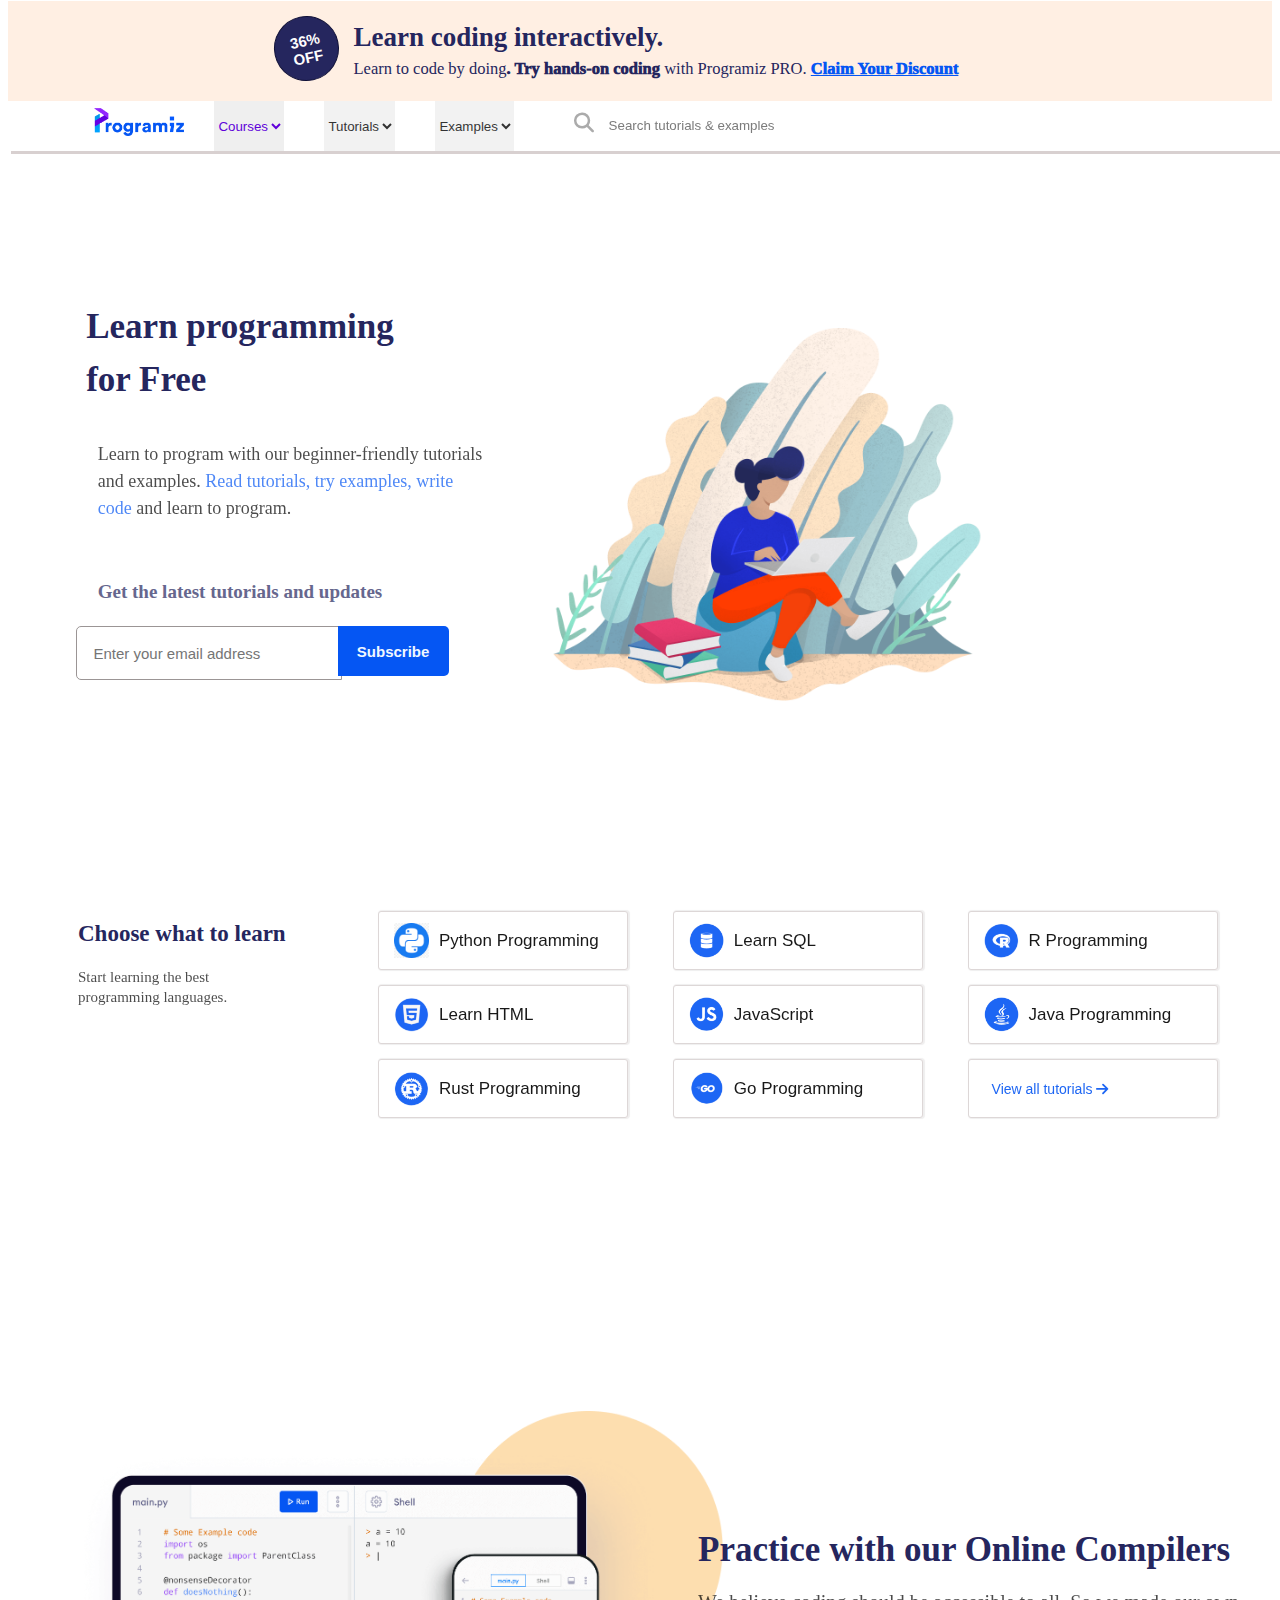
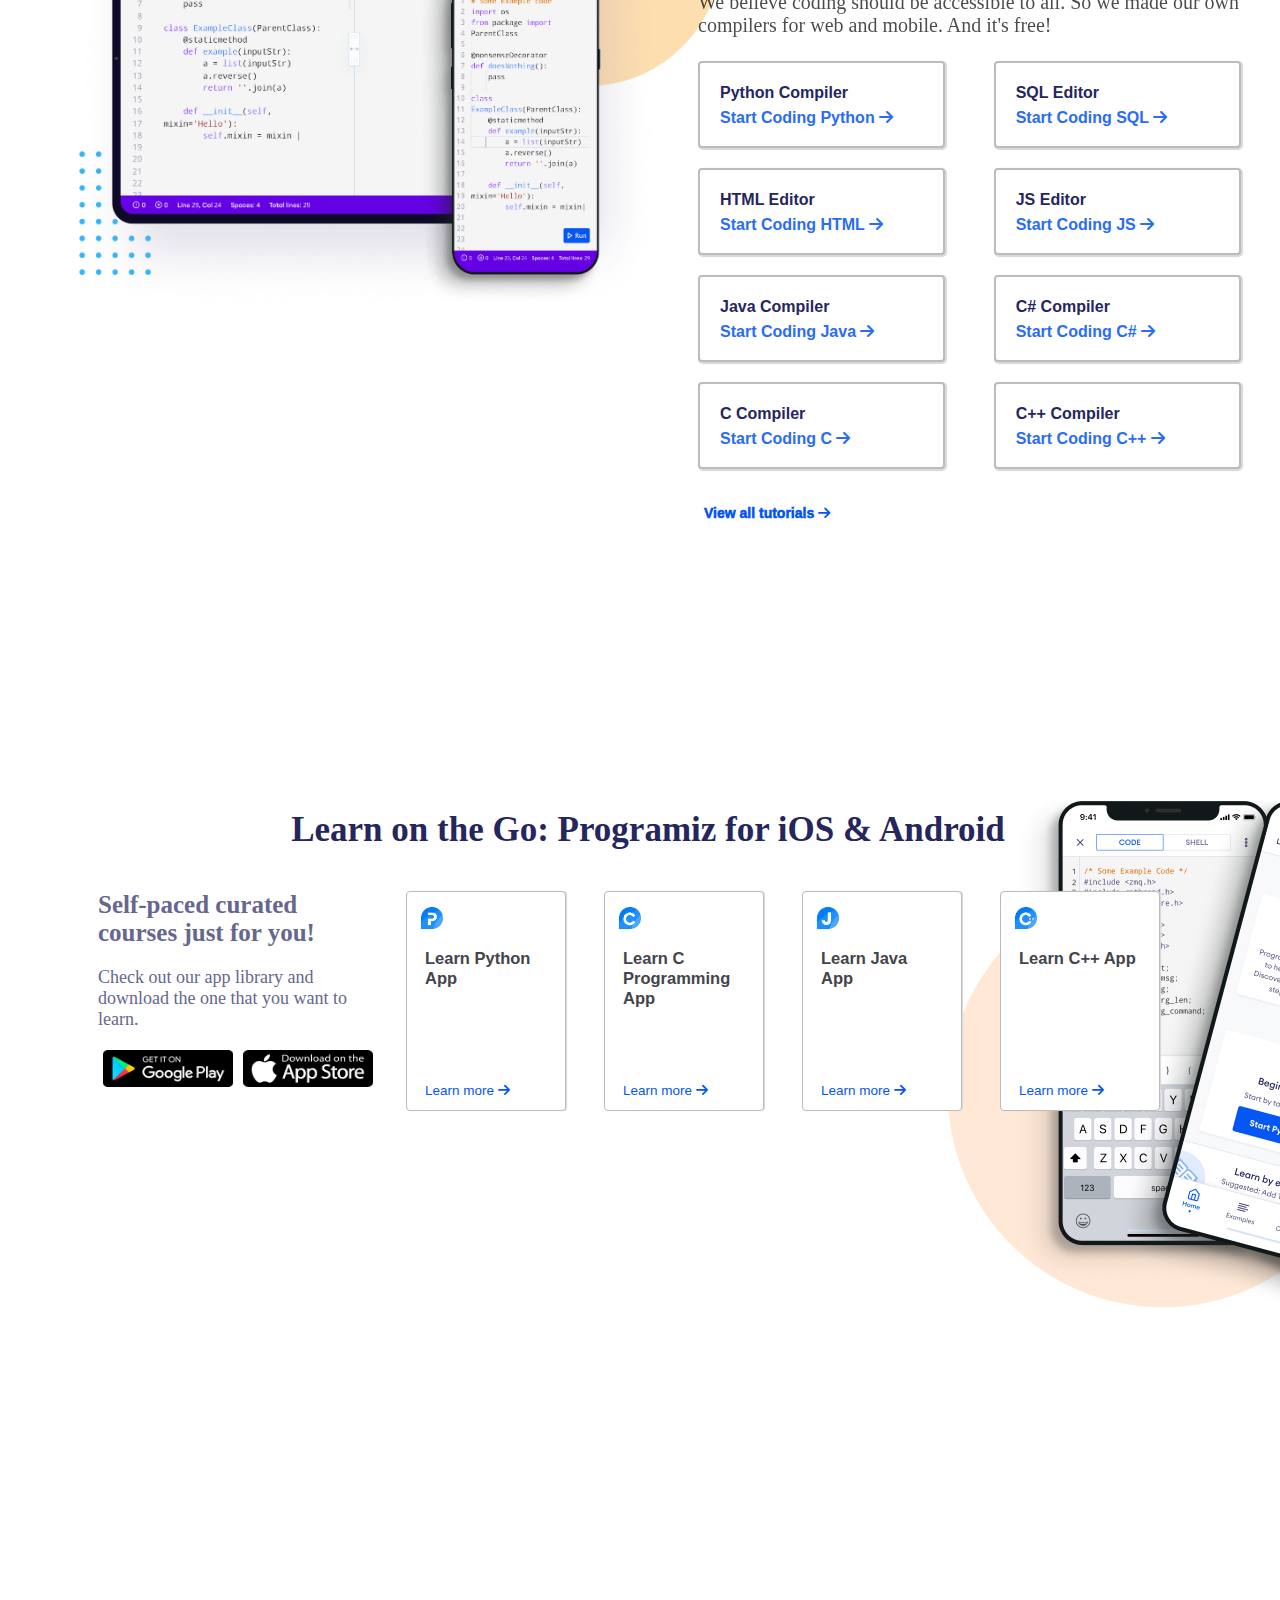
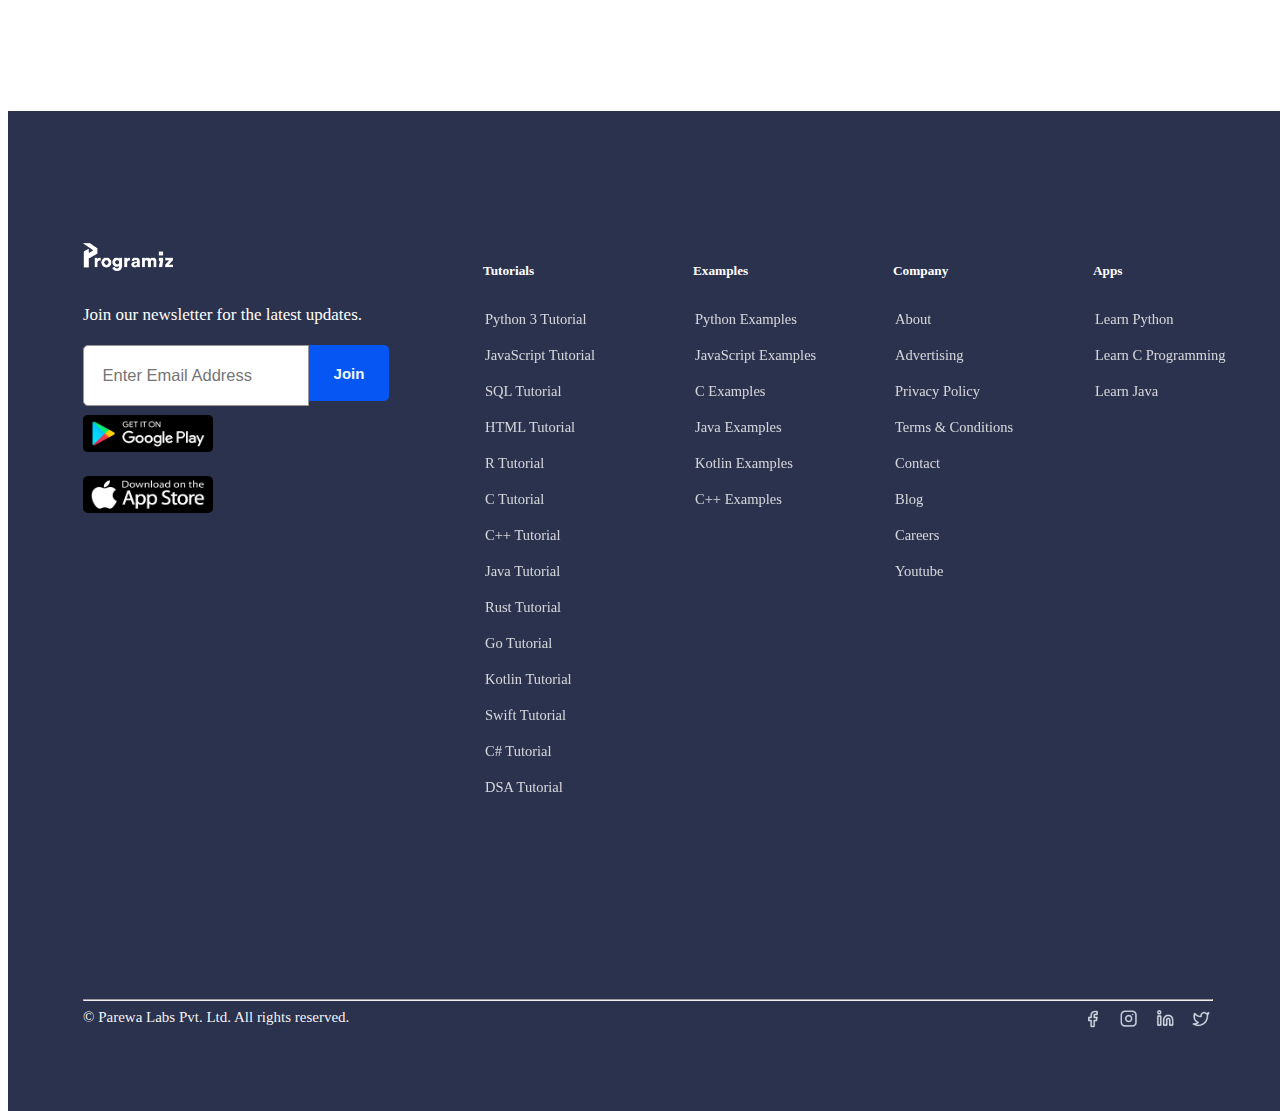
==== commit 2d9e098f: "Update 10 - Su dung JS show/hide button" ====
--- a/html/index.html
+++ b/html/index.html
@@ -57,13 +57,13 @@
 
         <script>
             window.onscroll = function() {
-                myFunction()
+                stickyNav()
             };
 
             var navbar = document.getElementById("nav-menu");
             var sticky = navbar.offsetTop;
 
-            function myFunction() {
+            function stickyNav() {
                 if (window.pageYOffset >= sticky) {
                     navbar.classList.add("sticky")
                 } else {
@@ -121,12 +121,36 @@
                     <div>
                         <button class="page02-right_button" onclick="openLink1('https://www.programiz.com/rust')" style="background-image: url(../Image/icon_PLanguages_RustP.png); ">Rust Programming</button>
                     </div>
+
                     <div>
                         <button class="page02-right_button" onclick="openLink1('https://www.programiz.com/golang')" style="background-image: url(../Image/icon_PLanguages_Go.png.png); ">Go Programming</button>
                     </div>
                     <div>
-                        <button class="page02-right_button" style="color: #0556f3; padding-left: 23px; font-size: 14px;">View all tutorials  <i class="fa-solid fa-arrow-right"></i> </button>
-                    </div>
+                        <button class="page02-right_button" id="myDIV0" onclick="HidenVsShow()" style="color: #0556f3; padding-left: 23px; font-size: 14px; ">View all tutorials  <i class="fa-solid fa-arrow-right"></i> </button>
+                    </div>
+                    <div>
+                        <button class="page02-right_button" id="myDIV1" onclick="openLink1('https://www.programiz.com/cpp-programming')" style="background-image: url(../Image/icon_PLanguages_C++.png);display: none;">C++ Programming</button>
+                    </div>
+                    <div>
+                        <button class="page02-right_button" id="myDIV2" onclick="openLink1('https://www.programiz.com/c-programming')" style="background-image: url(../Image/icon_PLanguages_C.png);display: none;">C Programming</button>
+                    </div>
+                    <div>
+                        <button class="page02-right_button" id="myDIV3" onclick="openLink1('https://www.programiz.com/dsa')" style="background-image: url(../Image/icon_PLanguages_DSA.png);display: none;">DS & Algorithms</button>
+                    </div>
+                    <div>
+                        <button class="page02-right_button" id="myDIV4" onclick="openLink1('https://www.programiz.com/swift-programming')" style="background-image: url(../Image/icon_PLanguages_SP.png);display: none;">Swift Programming</button>
+                    </div>
+                    <div>
+                        <button class="page02-right_button" id="myDIV5" onclick="openLink1('https://www.programiz.com/csharp-programming')" style="background-image: url(../Image/icon_PLanguages_Cthang.png); display: none;">C# Programming</button>
+                    </div>
+                    <div>
+                        <button class="page02-right_button" id="myDIV6" onclick="openLink1('https://www.programiz.com/kotlin-programming')" style="background-image: url(../Image/icon_PLanguages_K.png);display: none;">Koltin Programming</button>
+                    </div>
+                    <div>
+                        <button class="page02-right_button" id="myDIV7" onclick="HidenVsShow()" style="color: #0556f3; padding-left: 23px; font-size: 14px; display: none;">View fewer tutorials  <i class="fa-solid fa-arrow-right"></i> </button>
+                    </div>
+
+
                 </div>
             </div>
 
--- a/css/style.css
+++ b/css/style.css
@@ -82,7 +82,7 @@
     
     #nav-menu_gr-button {
         opacity: 95%;
-        top: 5px;
+        top: 10px;
         position: relative;
         margin-right: 400px;
         margin-left: 50px;
@@ -215,7 +215,8 @@
         height: 250px;
         width: 1340px;
         display: grid;
-        grid-template-columns: 23% 23% 23%;
+        grid-template-columns: 22% 22% 22%;
+        row-gap: 15px;
     }
     
     .page02-right_button {
@@ -223,7 +224,7 @@
         width: 250px;
         border-radius: 3px;
         border: 1px solid rgb(218, 211, 211);
-        font-size: 15px;
+        font-size: 17px;
         font-weight: 500;
         opacity: 90%;
         background-color: white;
@@ -246,7 +247,7 @@
         display: flex;
         position: absolute;
         justify-content: center;
-        margin-top: 600px;
+        margin-top: 700px;
         margin-left: -250px;
     }
     
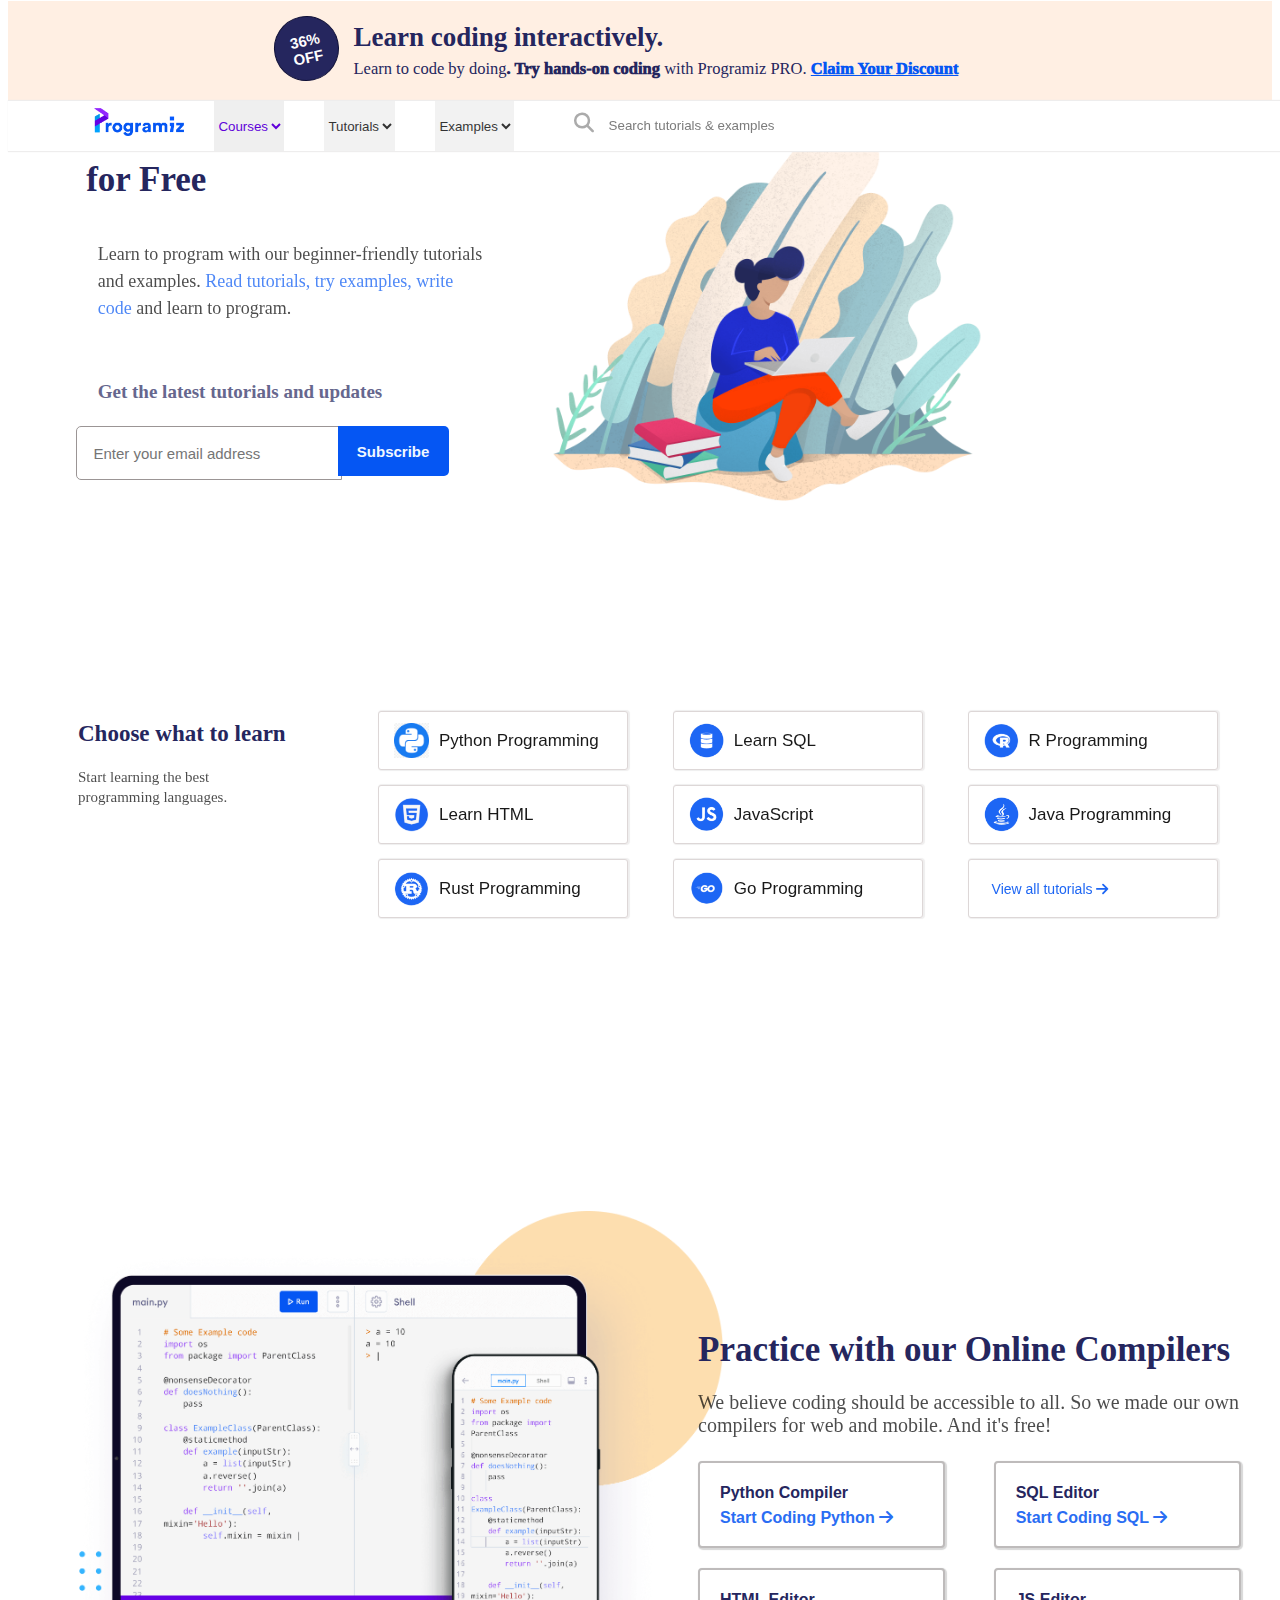
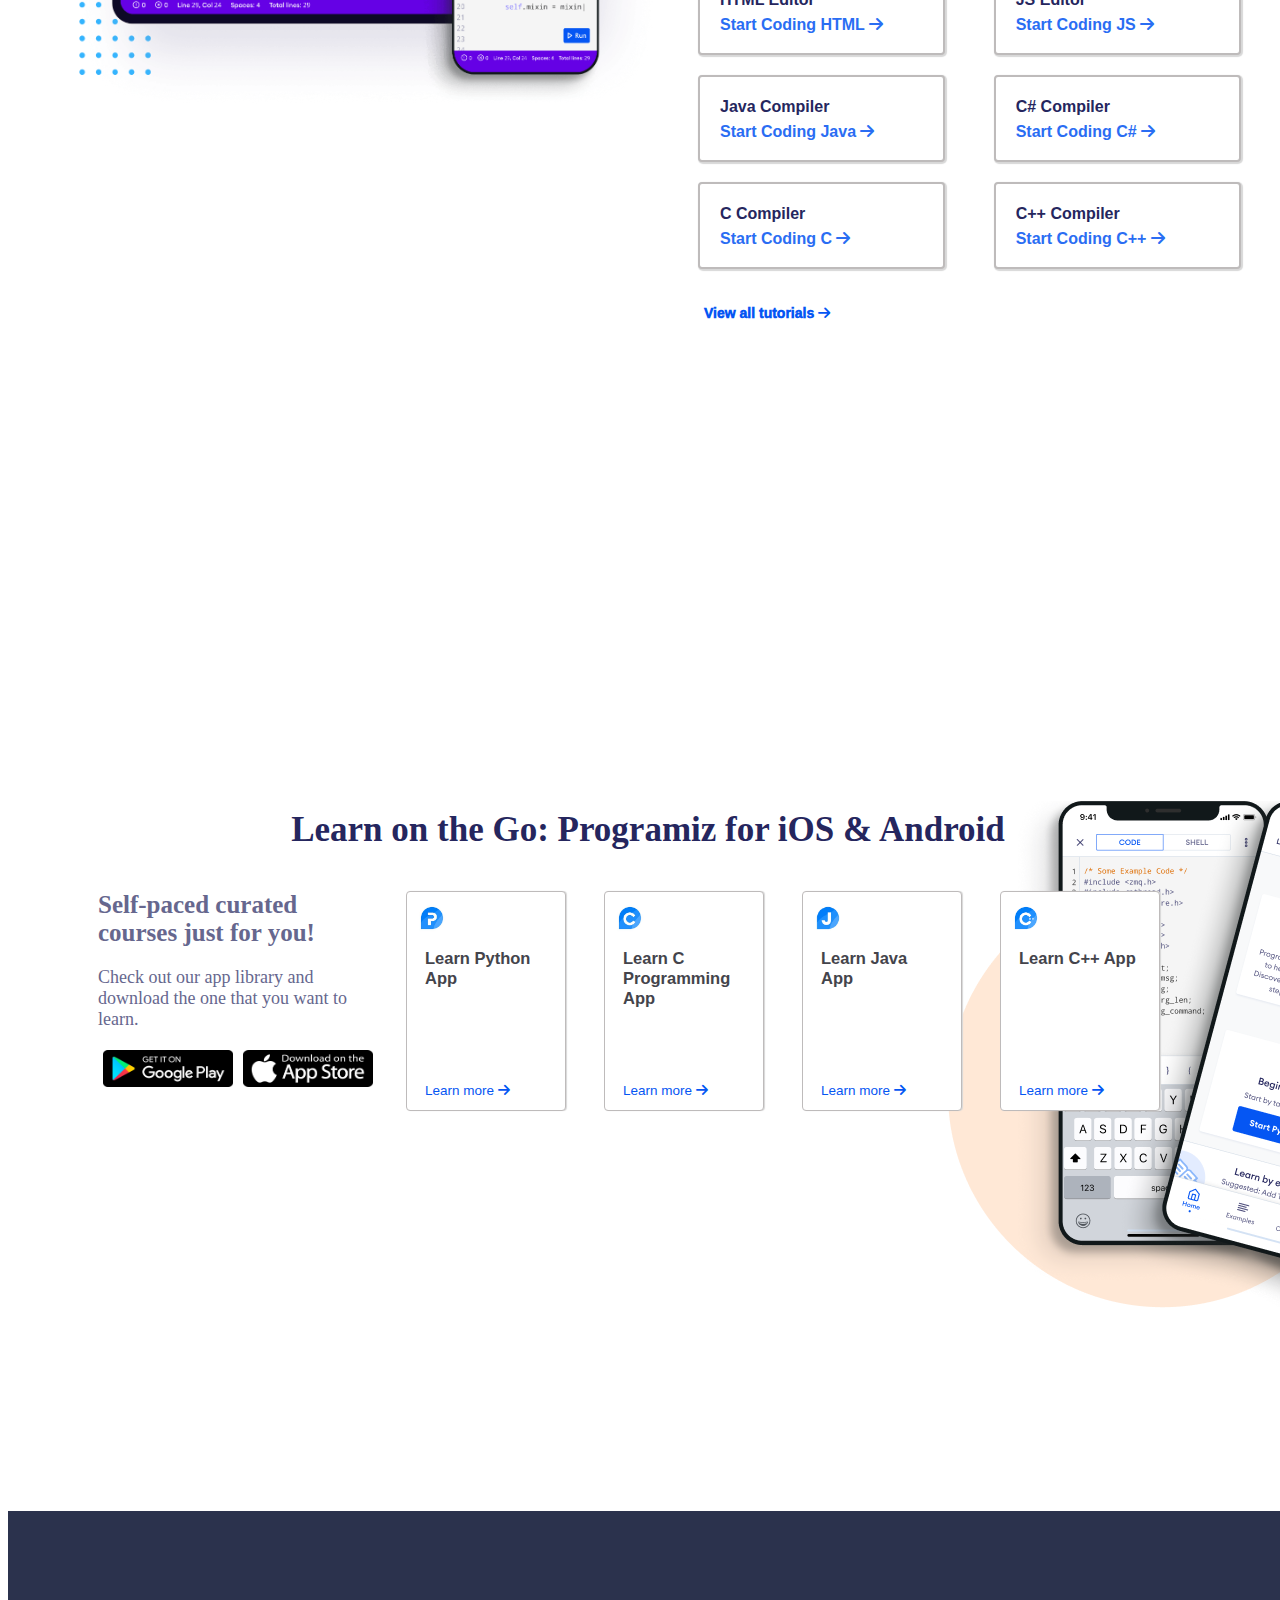
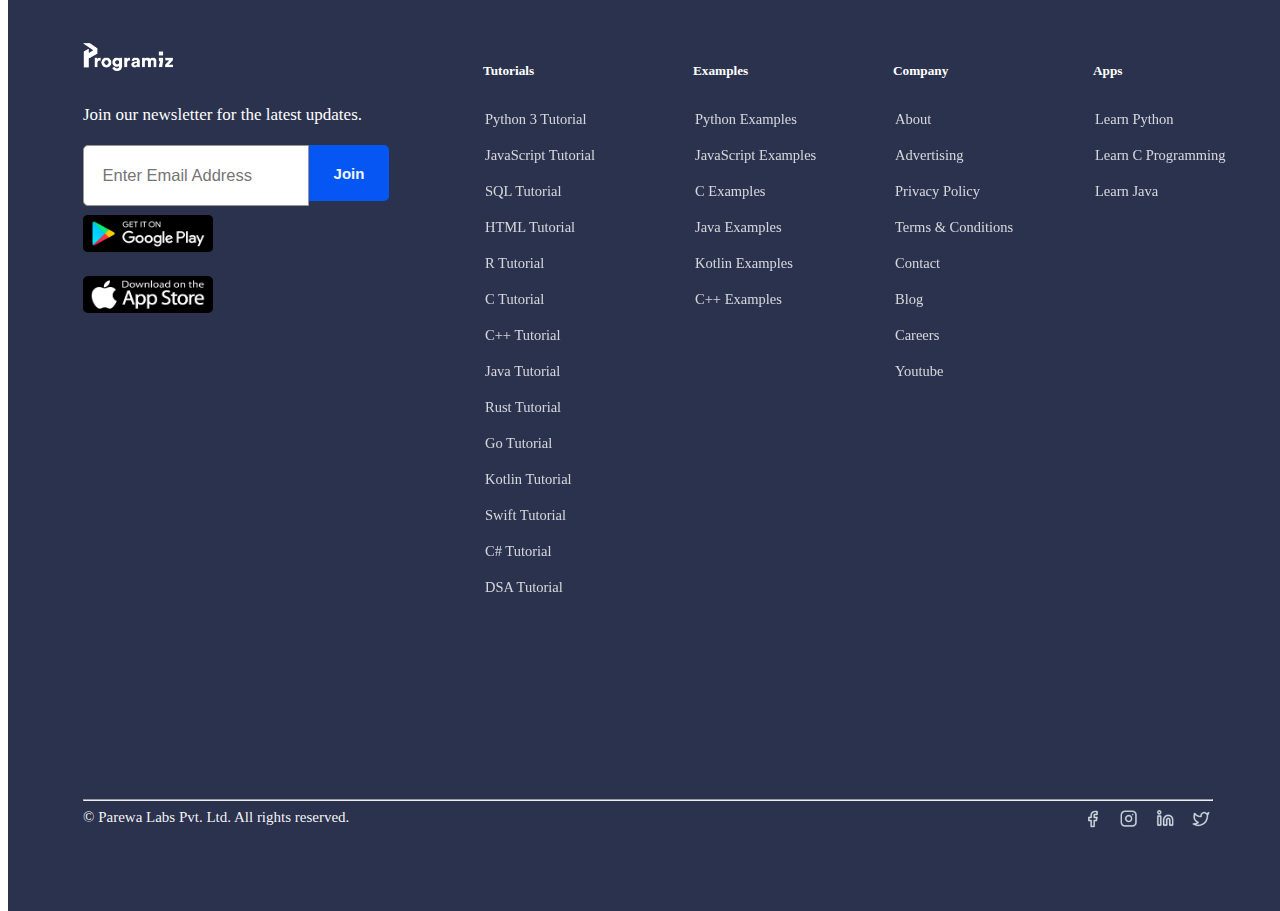
==== commit 53ec3e85: "Update 10.2 - Su dung JS de show/hide Btn Page04" ====
--- a/html/index.html
+++ b/html/index.html
@@ -167,72 +167,120 @@
             <p>We believe coding should be accessible to all. So we made our own compilers for web and mobile. And it's free!</p>
             <div class="page03-content-select">
                 <div>
-                    <button class="page03-content-button">
+                    <button class="page03-content-button" onclick="openLink1('https://www.programiz.com/python-programming/online-compiler/')"> 
                     <b>
                       Python Compiler<br>
-                      <span style="color: #2a6df3;" role="button" onclick="openLink1('https://www.programiz.com/python-programming/online-compiler/')">Start Coding Python <i class="fa-solid fa-arrow-right"></i></span>
-                    </b> 
-                  </button>
-                </div>
-                <div>
-                    <button class="page03-content-button">
+                      <span style="color: #2a6df3;" >Start Coding Python <i class="fa-solid fa-arrow-right"></i></span>
+                    </b> 
+                  </button>
+                </div>
+                <div>
+                    <button class="page03-content-button" onclick="openLink1('https://www.programiz.com/sql/online-compiler/')">
                     <b>
                       SQL Editor<br>
-                      <span style="color: #2a6df3;" role="button" onclick="openLink1('https://www.programiz.com/sql/online-compiler/')">Start Coding SQL <i class="fa-solid fa-arrow-right"></i></span>
-                    </b> 
-                  </button>
-                </div>
-                <div>
-                    <button class="page03-content-button">
+                      <span style="color: #2a6df3;" >Start Coding SQL <i class="fa-solid fa-arrow-right"></i></span>
+                    </b> 
+                  </button>
+                </div>
+                <div>
+                    <button class="page03-content-button" onclick="openLink1('https://www.programiz.com/html/online-compiler/')">
                     <b>
                       HTML Editor<br>
-                      <span style="color: #2a6df3;" role="button" onclick="openLink1('https://www.programiz.com/html/online-compiler/')">Start Coding HTML <i class="fa-solid fa-arrow-right"></i></span>
-                    </b> 
-                  </button>
-                </div>
-                <div>
-                    <button class="page03-content-button">
+                      <span style="color: #2a6df3;">Start Coding HTML <i class="fa-solid fa-arrow-right"></i></span>
+                    </b> 
+                  </button>
+                </div>
+                <div>
+                    <button class="page03-content-button" onclick="openLink1('https://www.programiz.com/javascript/online-compiler/')">
                     <b>
                       JS Editor<br>
-                      <span style="color: #2a6df3;"role="button" onclick="openLink1('https://www.programiz.com/javascript/online-compiler/')" >Start Coding JS <i class="fa-solid fa-arrow-right"></i></span>
-                    </b> 
-                  </button>
-                </div>
-                <div>
-                    <button class="page03-content-button">
+                      <span style="color: #2a6df3;">Start Coding JS <i class="fa-solid fa-arrow-right"></i></span>
+                    </b> 
+                  </button>
+                </div>
+                <div>
+                    <button class="page03-content-button" onclick="openLink1('https://www.programiz.com/java-programming/online-compiler/')">
                     <b>
                       Java Compiler<br>
-                      <span style="color: #2a6df3; "role="button"  onclick="openLink1('https://www.programiz.com/java-programming/online-compiler/')" >Start Coding Java <i class="fa-solid fa-arrow-right"></i></span>
-                    </b> 
-                  </button>
-                </div>
-                <div>
-                    <button class="page03-content-button">
+                      <span style="color: #2a6df3; ">Start Coding Java <i class="fa-solid fa-arrow-right"></i></span>
+                    </b> 
+                  </button>
+                </div>
+                <div>
+                    <button class="page03-content-button" onclick="openLink1('https://www.programiz.com/csharp-programming/online-compiler/')">
                     <b>
                       C# Compiler<br>
-                      <span style="color: #2a6df3; "role="button"  onclick="openLink1('https://www.programiz.com/csharp-programming/online-compiler/')"  >Start Coding C# <i class="fa-solid fa-arrow-right"></i></span>
-                    </b> 
-                  </button>
-                </div>
-                <div>
-                    <button class="page03-content-button">
+                      <span style="color: #2a6df3; " >Start Coding C# <i class="fa-solid fa-arrow-right"></i></span>
+                    </b> 
+                  </button>
+                </div>
+                <div>
+                    <button class="page03-content-button" onclick="openLink1('https://www.programiz.com/c-programming/online-compiler/')">
                     <b>
                       C Compiler<br>
-                      <span style="color: #2a6df3; "role="button"  onclick="openLink1('https://www.programiz.com/c-programming/online-compiler/')" >Start Coding C <i class="fa-solid fa-arrow-right"></i></span>
-                    </b> 
-                  </button>
-                </div>
-                <div>
-                    <button class="page03-content-button">
+                      <span style="color: #2a6df3; ">Start Coding C <i class="fa-solid fa-arrow-right"></i></span>
+                    </b> 
+                  </button>
+                </div>
+                <div>
+                    <button class="page03-content-button" onclick="openLink1('https://www.programiz.com/cpp-programming/online-compiler/')">
                     <b>
                       C++ Compiler<br>
-                      <span style="color: #2a6df3; "role="button"  onclick="openLink1('https://www.programiz.com/cpp-programming/online-compiler/')" >Start Coding C++ <i class="fa-solid fa-arrow-right"></i></span>
-                    </b> 
-                  </button>
-                </div>
-                <div>
+                      <span style="color: #2a6df3; ">Start Coding C++ <i class="fa-solid fa-arrow-right"></i></span>
+                    </b> 
+                  </button>
+                </div>
+                <div id="BtnPage03_1" style="display: none;">
+                    <button class="page03-content-button" onclick="openLink1('https://www.programiz.com/rust/online-compiler/')">
+                    <b>
+                      Rust Editor<br>
+                      <span style="color: #2a6df3; ">Start Coding Rust <i class="fa-solid fa-arrow-right"></i></span>
+                    </b> 
+                  </button>
+                </div>
+                <div id="BtnPage03_2" style="display: none;">
+                    <button class="page03-content-button" onclick="openLink1('https://www.programiz.com/r/online-compiler/')">
+                    <b>
+                      R Compiler<br>
+                      <span style="color: #2a6df3; ">Start Coding R <i class="fa-solid fa-arrow-right"></i></span>
+                    </b> 
+                  </button>
+                </div>
+                <div id="BtnPage03_3" style="display: none;">
+                    <button class="page03-content-button" onclick="openLink1('https://www.programiz.com/golang/online-compiler/')">
+                    <b>
+                       Golang  Compiler<br>
+                      <span style="color: #2a6df3; " >Start Coding Golang <i class="fa-solid fa-arrow-right"></i></span>
+                    </b> 
+                  </button>
+                </div>
+                <div id="BtnPage03_4" style="display: none;">
+                    <button class="page03-content-button" onclick="openLink1('https://www.programiz.com/swift/online-compiler/')">
+                    <b>
+                      Swift Compiler<br>
+                      <span style="color: #2a6df3; ">Start Coding Swift <i class="fa-solid fa-arrow-right"></i></span>
+                    </b> 
+                  </button>
+                </div>
+                <div id="BtnPage03_5" style="display: none;">
+                    <button class="page03-content-button" onclick="openLink1('https://www.programiz.com/php/online-compiler/')">
+                    <b>
+                      PHP Compiler<br>
+                      <span style="color: #2a6df3;">Start Coding PHP <i class="fa-solid fa-arrow-right"></i></span>
+                    </b> 
+                  </button>
+                </div>
+
+                <div id="BtnPage03_0" onclick="HidenVsShow_BtnPage03()">
                     <button style="width: 85%; color: #0556f3; font-size: 14px; font-weight: 1000; margin-top: 15px; border: none; background-color: white; text-align: start;">
                     View all tutorials  <i class="fa-solid fa-arrow-right"></i> </button>
+                </div>
+                <div>
+
+                </div>
+                <div id="BtnPage03_6" style="display: none;" onclick="HidenVsShow_BtnPage03()">
+                    <button style="width: 85%; color: #0556f3; font-size: 14px; font-weight: 1000; margin-top: 15px; border: none; background-color: white; text-align: start;  ">
+                        View fewer tutorials  <i style="font-weight: 100000; font-size: 20px;">&#8593;</i> </button>
                 </div>
             </div>
         </div>
--- a/css/style.css
+++ b/css/style.css
@@ -63,7 +63,7 @@
         font-family: Arial;
         background-color: white;
         z-index: 1000;
-        box-shadow: 3px 3px #d8d0d0;
+        box-shadow: 1px 0px 1px 1px #eeeded;
     }
     
     .sticky {
@@ -118,7 +118,7 @@
         height: 410px;
         display: flex;
         justify-content: center;
-        margin-top: 200px;
+        margin-top: 00px;
         margin-left: -400px;
     }
     
@@ -306,13 +306,17 @@
         box-shadow: 1px 1px 1px 1px #d8d8d8;
     }
     
+    #BtnPage03 {
+        display: none;
+    }
+    
     #page04 {
         height: 600px;
         width: 100%;
         display: flex;
         position: absolute;
         justify-content: center;
-        margin-top: 1650px;
+        margin-top: 1850px;
     }
     
     .page04-left {
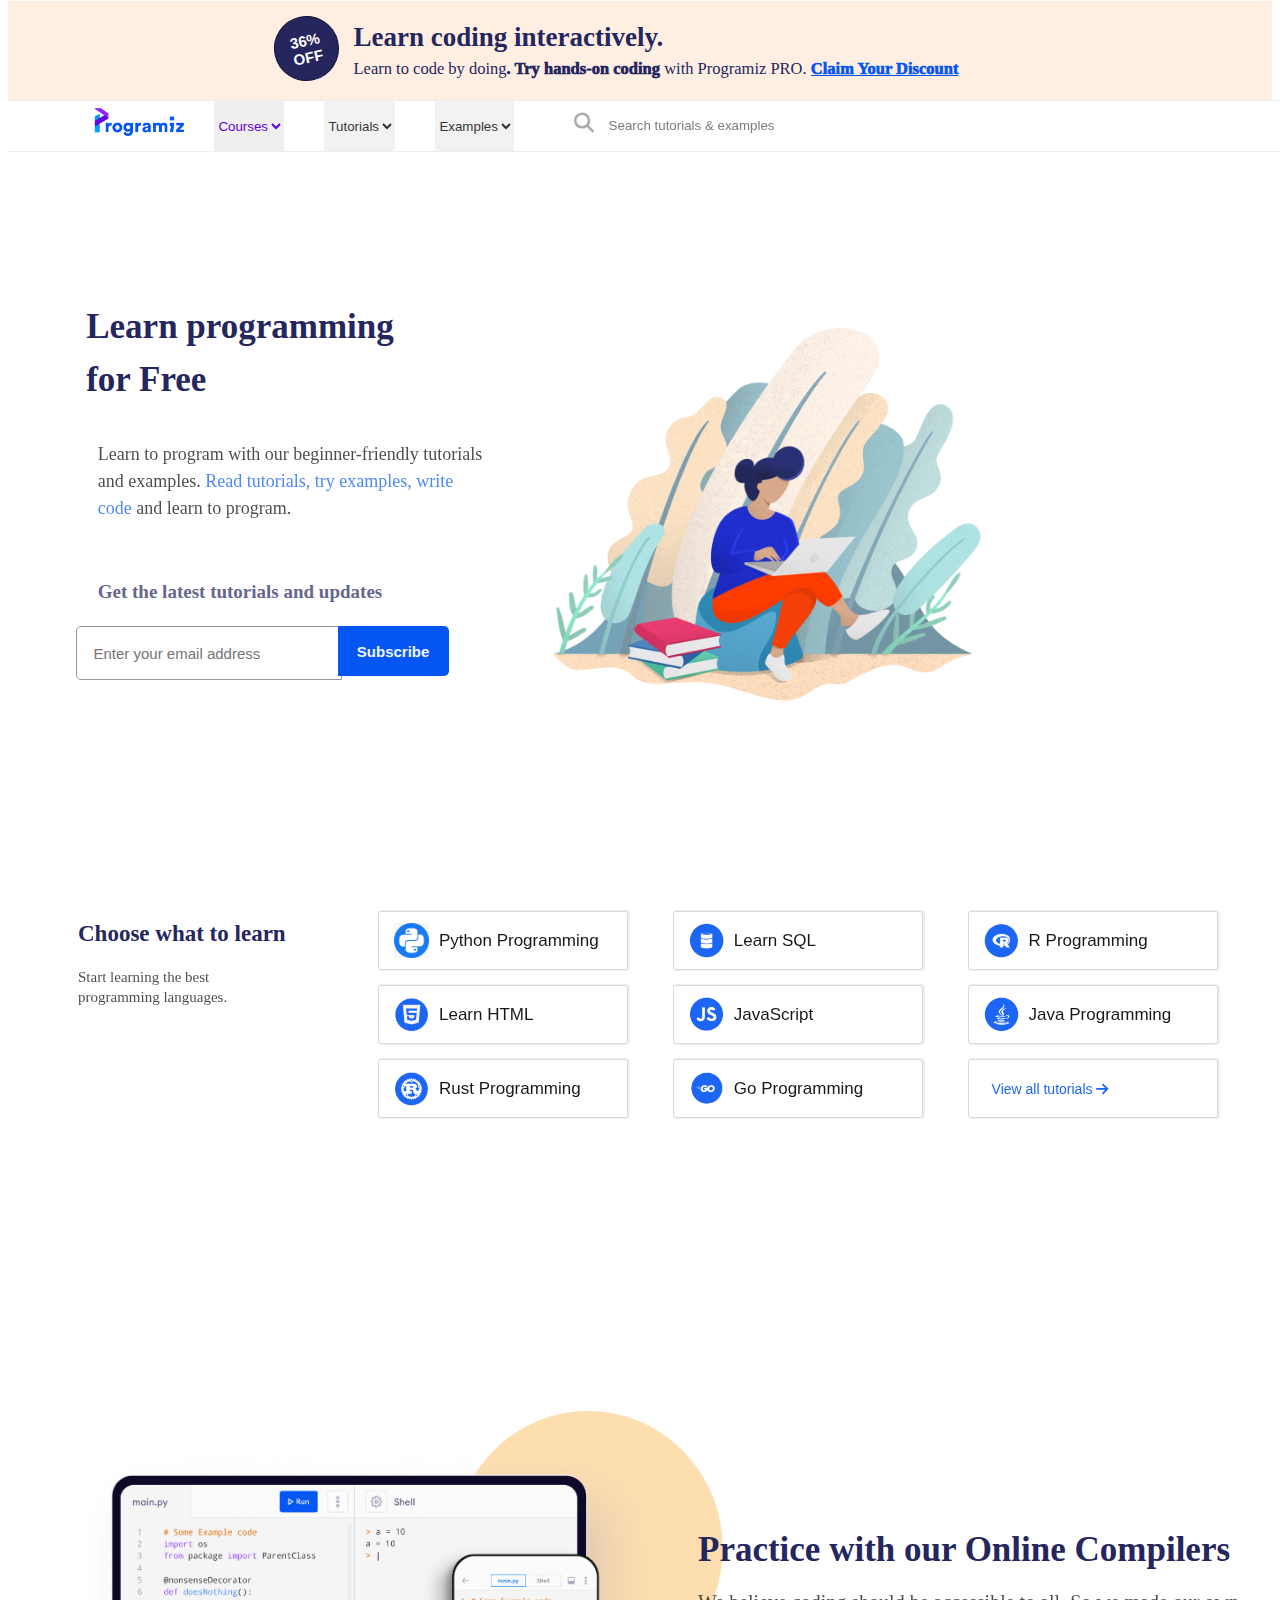
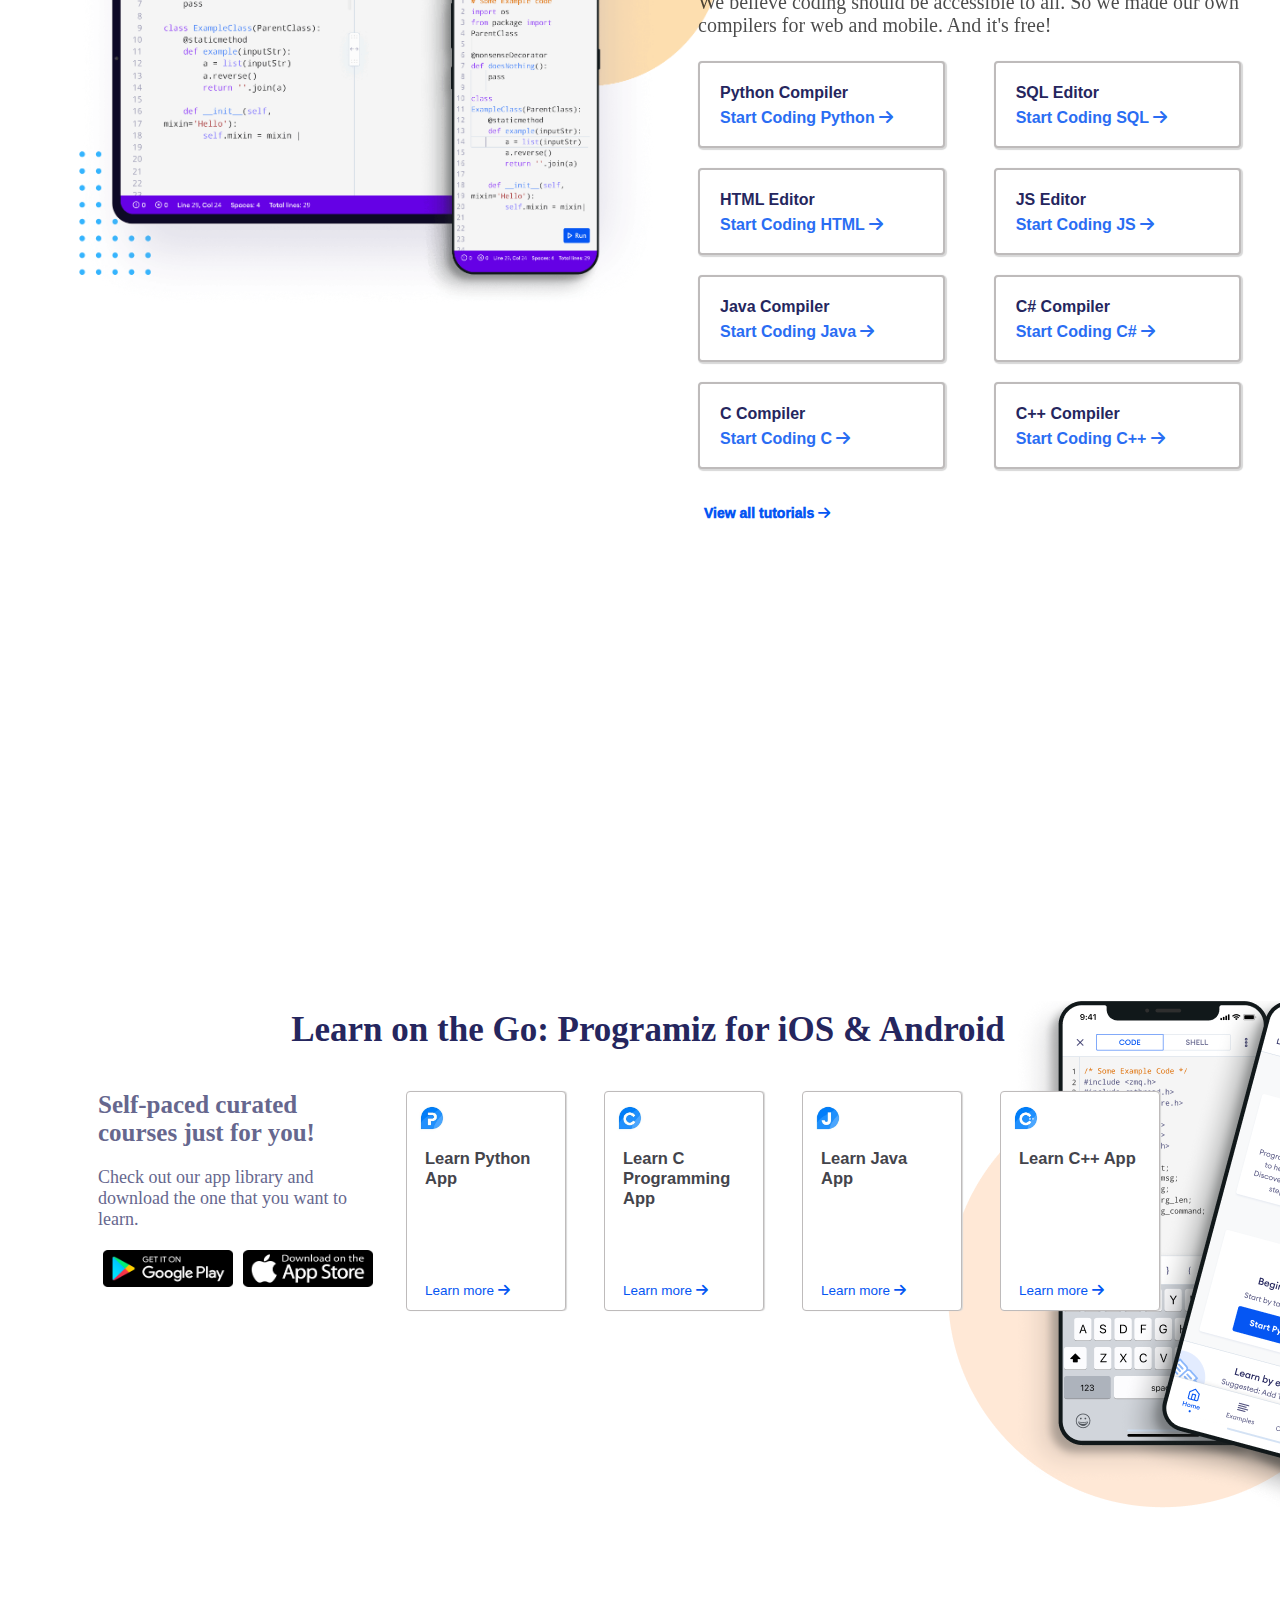
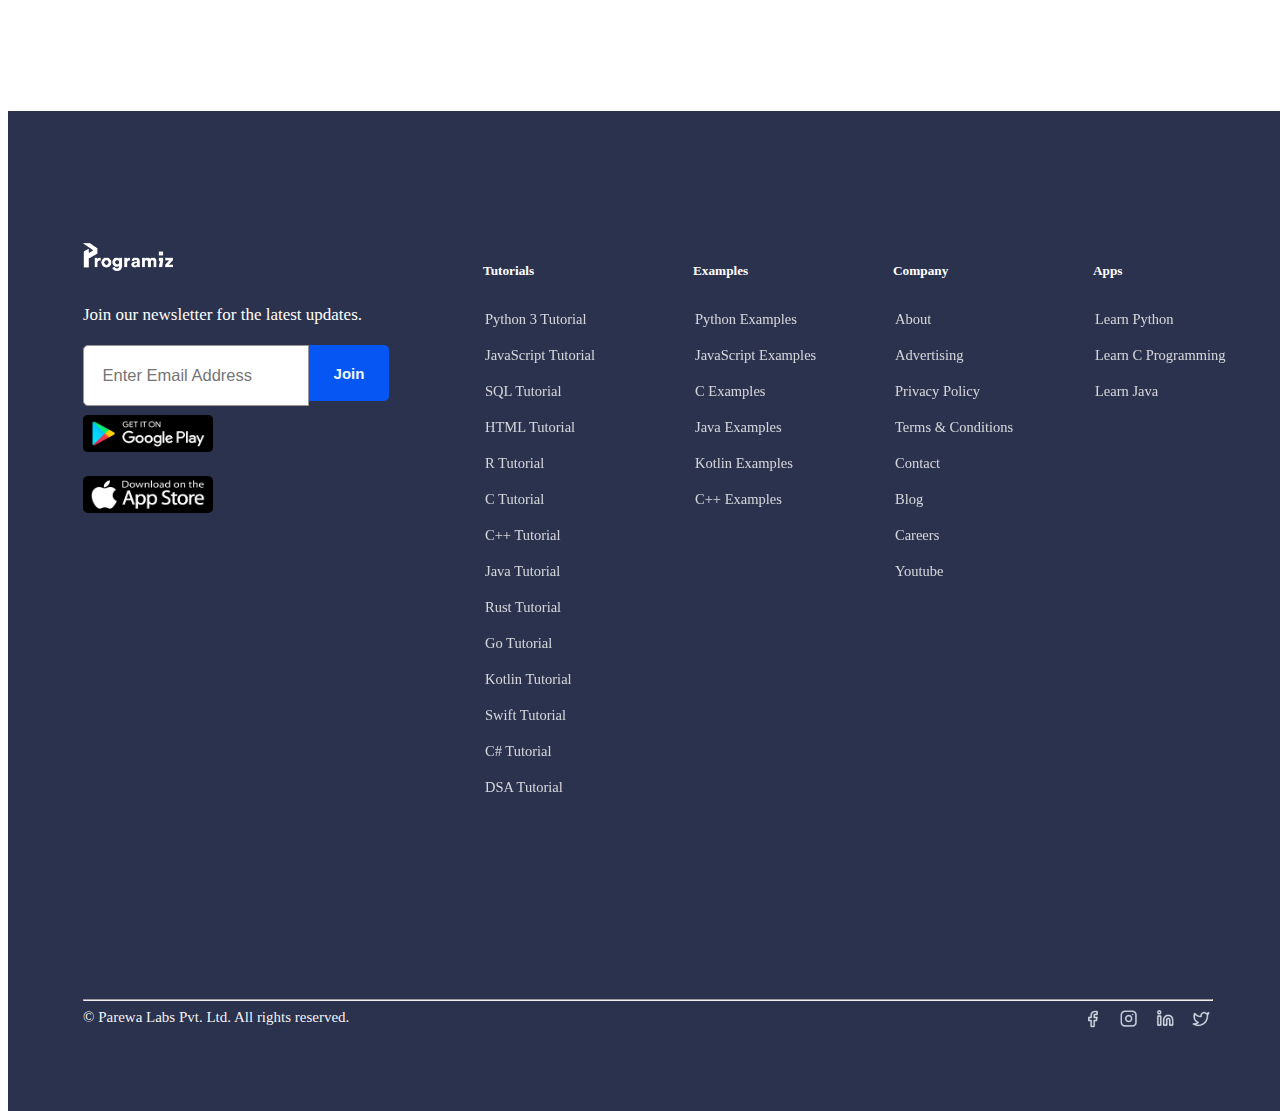
==== commit 6ef47e4e: "Update" ====
--- a/html/index.html
+++ b/html/index.html
@@ -278,7 +278,7 @@
                 <div>
 
                 </div>
-                <div id="BtnPage03_6" style="display: none;" onclick="HidenVsShow_BtnPage03()">
+                <div id="BtnPage03_6" style="display: none; " onclick="HidenVsShow_BtnPage03()">
                     <button style="width: 85%; color: #0556f3; font-size: 14px; font-weight: 1000; margin-top: 15px; border: none; background-color: white; text-align: start;  ">
                         View fewer tutorials  <i style="font-weight: 100000; font-size: 20px;">&#8593;</i> </button>
                 </div>
--- a/css/style.css
+++ b/css/style.css
@@ -118,7 +118,7 @@
         height: 410px;
         display: flex;
         justify-content: center;
-        margin-top: 00px;
+        margin-top: 200px;
         margin-left: -400px;
     }
     
